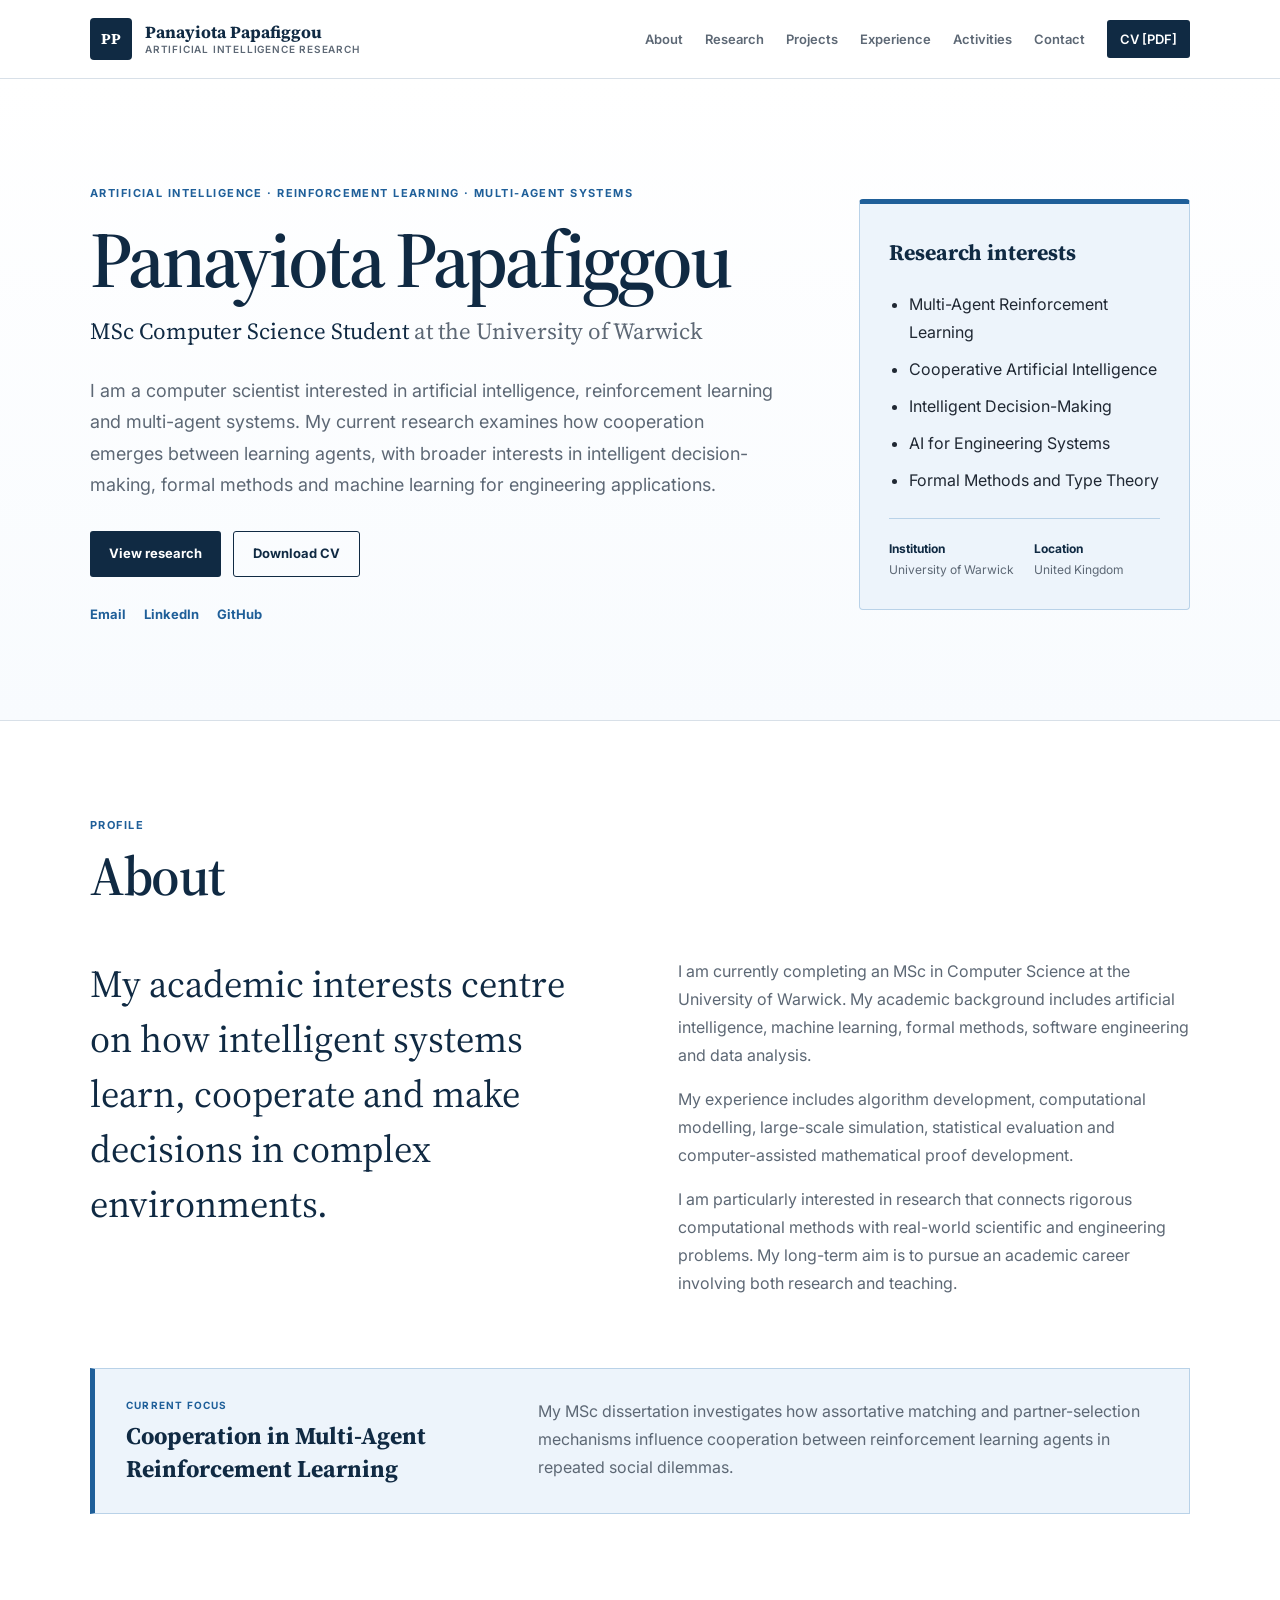
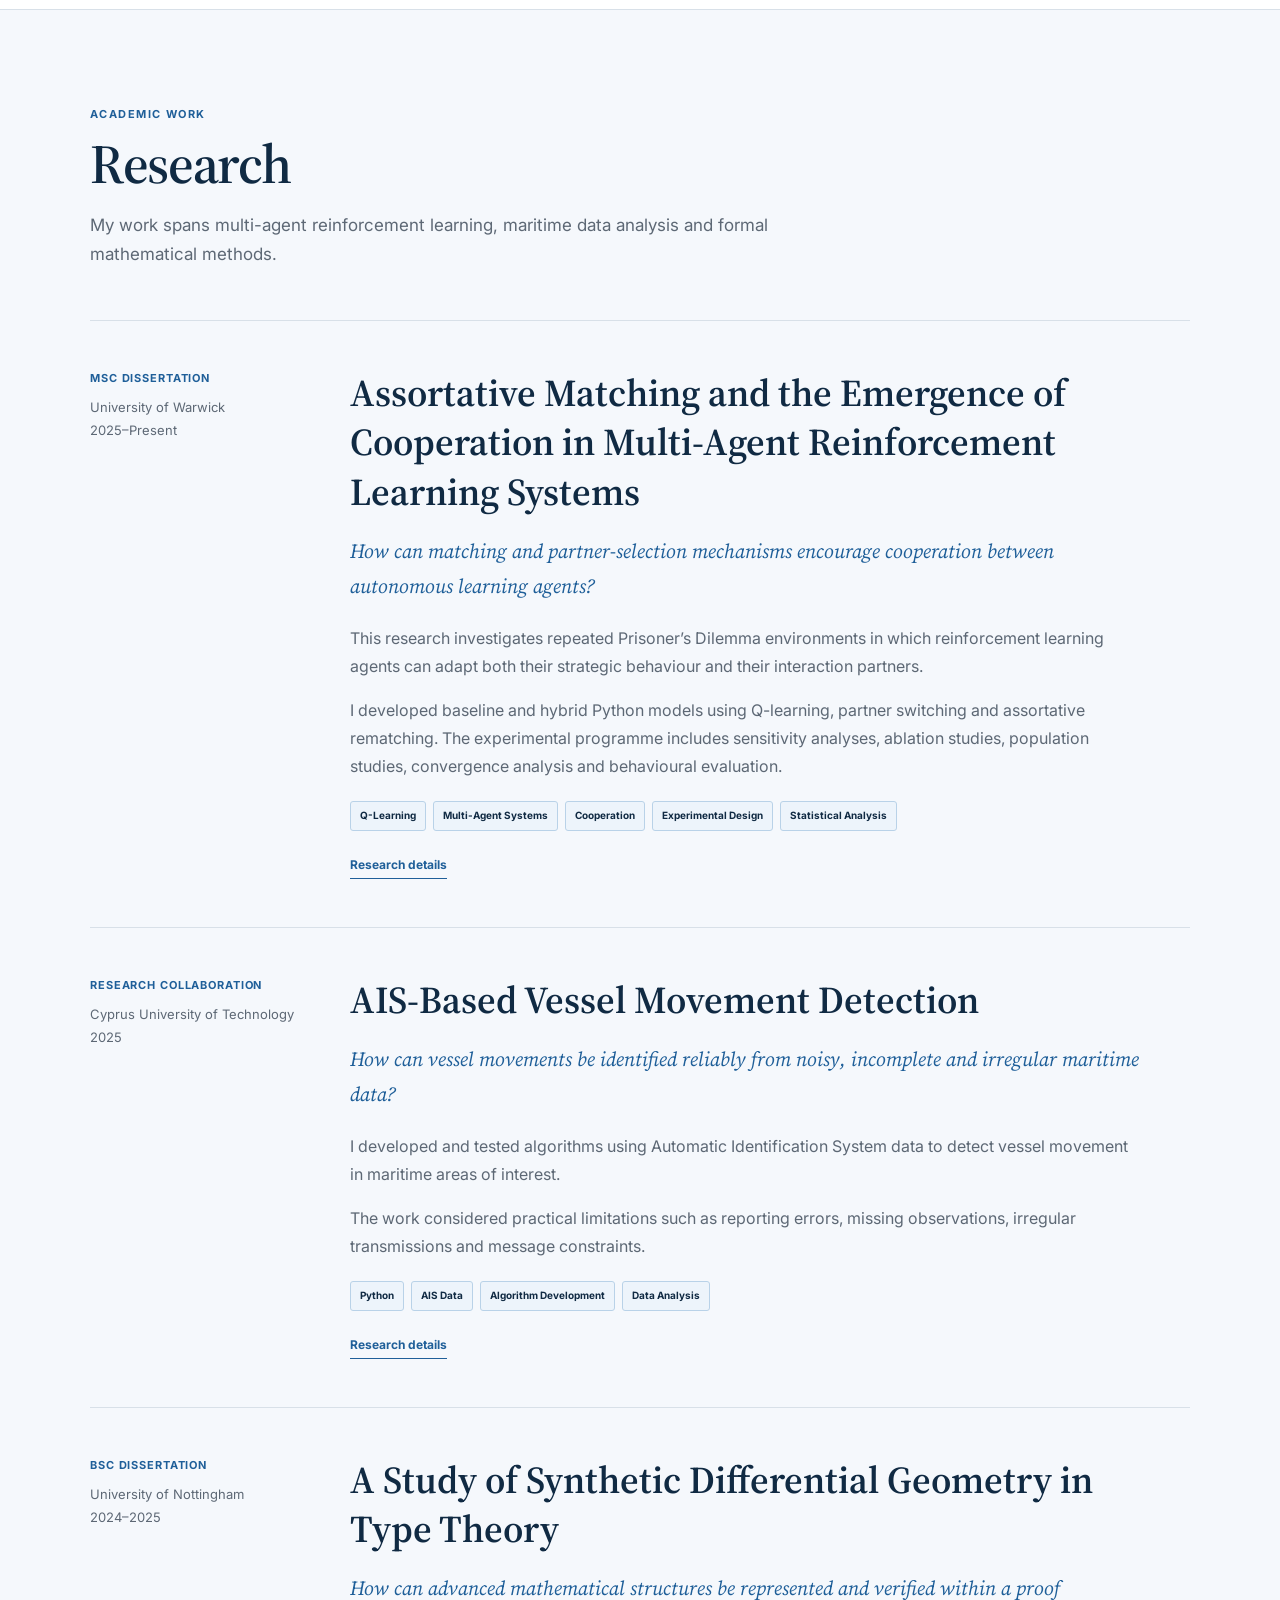
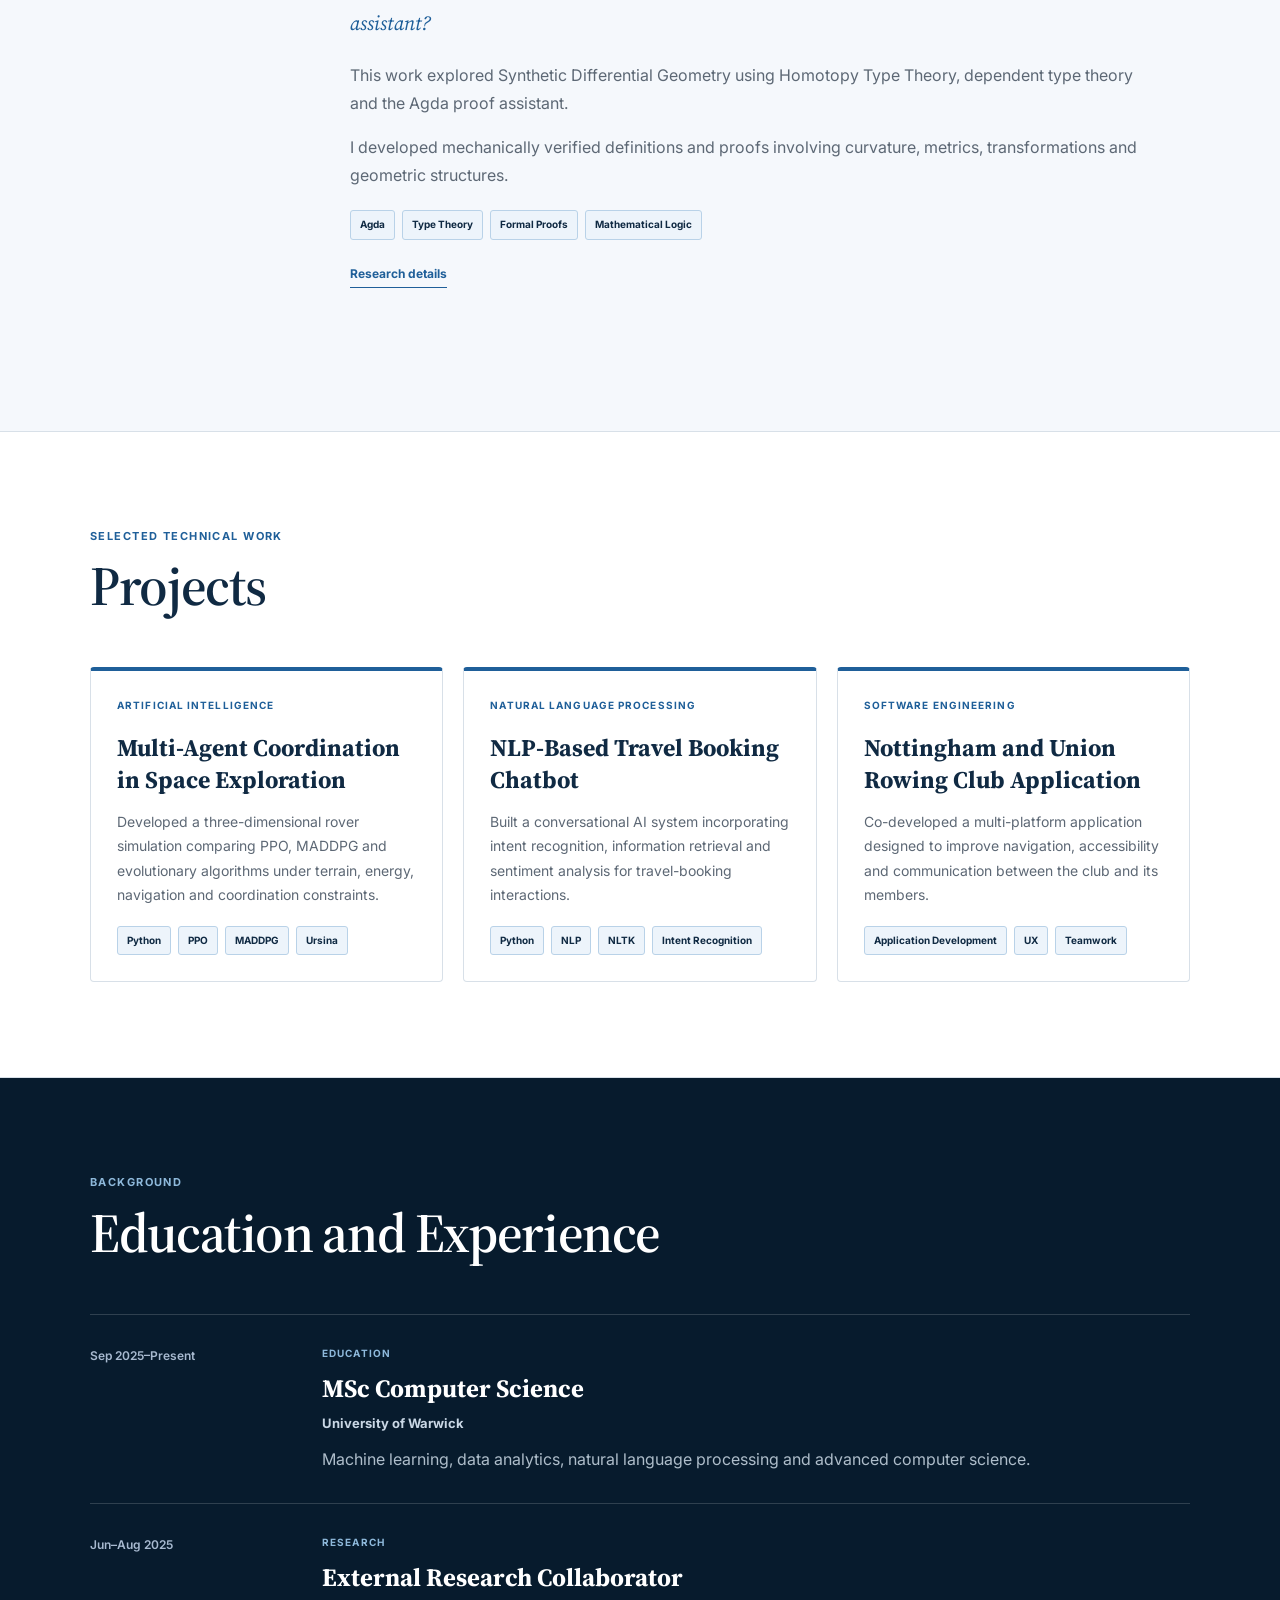
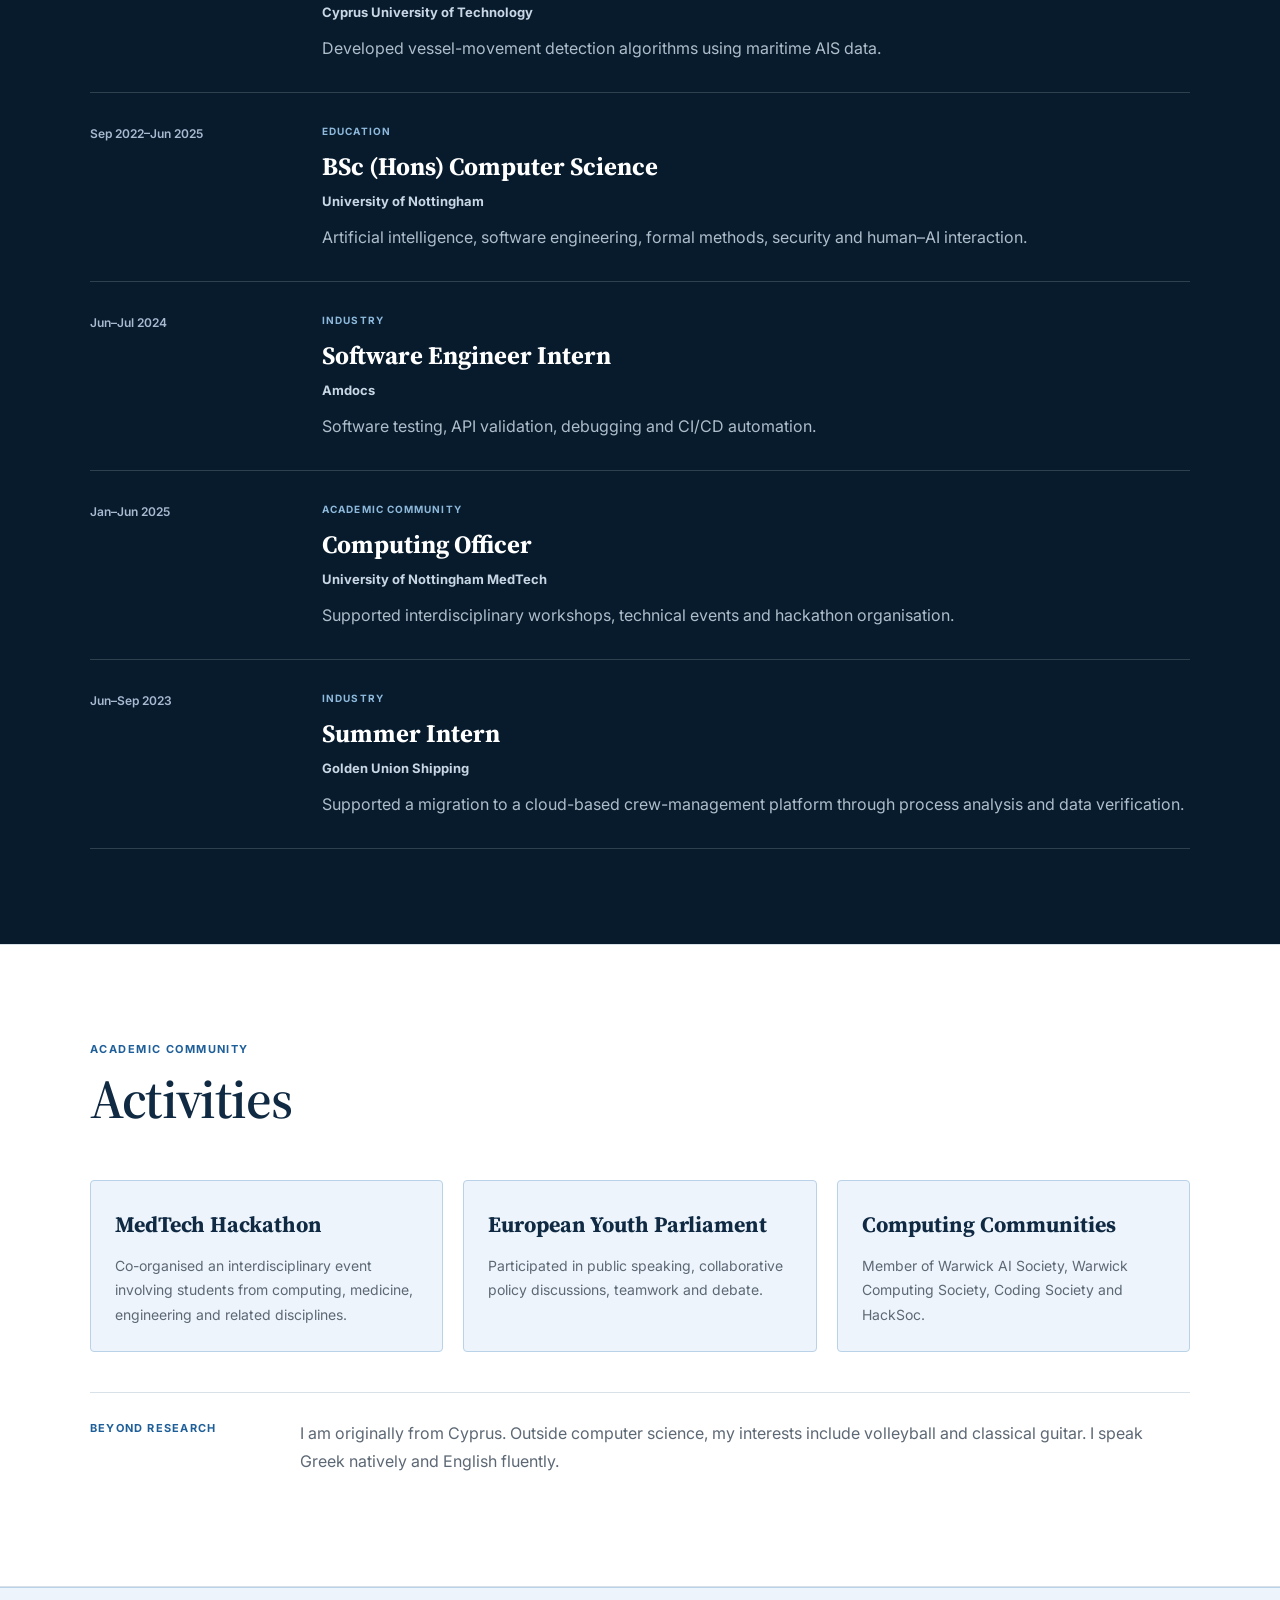
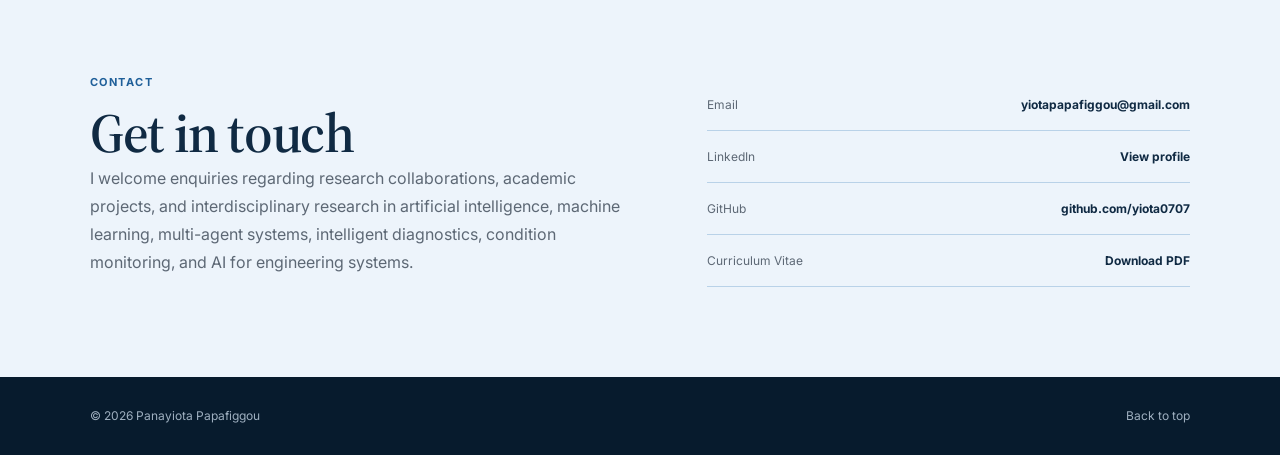
==== index.html @ d0c0131f "Update contact section" ====
<!DOCTYPE html>
<html lang="en">

<head>
    <meta charset="UTF-8">

    <meta
        name="viewport"
        content="width=device-width, initial-scale=1.0"
    >

    <meta
        name="description"
        content="Academic website of Panayiota Papafiggou, an MSc Computer Science student at the University of Warwick with research interests in artificial intelligence, reinforcement learning and multi-agent systems."
    >

    <meta
        name="keywords"
        content="Panayiota Papafiggou, artificial intelligence, machine learning, reinforcement learning, multi-agent systems, computer science, academic research"
    >

    <meta name="author" content="Panayiota Papafiggou">

    <title>
        Panayiota Papafiggou | Artificial Intelligence Research
    </title>

    <link rel="preconnect" href="https://fonts.googleapis.com">

    <link
        rel="preconnect"
        href="https://fonts.gstatic.com"
        crossorigin
    >

    <link
        href="https://fonts.googleapis.com/css2?family=Inter:wght@400;500;600;700&family=Source+Serif+4:opsz,wght@8..60,500;8..60,600;8..60,700&display=swap"
        rel="stylesheet"
    >

    <link rel="stylesheet" href="style.css">
</head>

<body>

    <!-- =====================================================
         HEADER
    ====================================================== -->

    <header class="site-header">

        <div class="header-inner">

            <a class="site-identity" href="#home">

                <span class="identity-mark">
                    PP
                </span>

                <span class="identity-text">

                    <strong>
                        Panayiota Papafiggou
                    </strong>

                    <small>
                        Artificial Intelligence Research
                    </small>

                </span>

            </a>

            <button
                class="menu-button"
                id="menuButton"
                aria-label="Open navigation menu"
                aria-expanded="false"
            >

                <span></span>
                <span></span>
                <span></span>

            </button>

            <nav
                class="main-navigation"
                id="mainNavigation"
            >

                <a href="#about">
                    About
                </a>

                <a href="#research">
                    Research
                </a>

                <a href="#projects">
                    Projects
                </a>

                <a href="#experience">
                    Experience
                </a>

                <a href="#activities">
                    Activities
                </a>

                <a href="#contact">
                    Contact
                </a>

                <a
                    class="nav-cv"
                    href="cv.pdf"
                    target="_blank"
                    rel="noopener noreferrer"
                >
                    CV [PDF]
                </a>

            </nav>

        </div>

    </header>

    <main>

        <!-- =================================================
             HERO
        ================================================== -->

        <section
            id="home"
            class="hero-section"
        >

            <div class="page-width hero-layout">

                <div class="hero-content reveal">

                    <p class="eyebrow">
                        Artificial Intelligence · Reinforcement Learning · Multi-Agent Systems
                    </p>

                    <h1>
                        Panayiota Papafiggou
                    </h1>

                    <p class="hero-role">
                        MSc Computer Science Student
                        <span>at the University of Warwick</span>
                    </p>

                    <p class="hero-summary">
                        I am a computer scientist interested in artificial
                        intelligence, reinforcement learning and multi-agent
                        systems. My current research examines how cooperation
                        emerges between learning agents, with broader interests
                        in intelligent decision-making, formal methods and
                        machine learning for engineering applications.
                    </p>

                    <div class="hero-links">

                        <a
                            class="button button-primary"
                            href="#research"
                        >
                            View research
                        </a>

                        <a
                            class="button button-secondary"
                            href="cv.pdf"
                            target="_blank"
                            rel="noopener noreferrer"
                        >
                            Download CV
                        </a>

                    </div>

                    <div class="text-links">

                        <a href="mailto:yiotapapafiggou@gmail.com">
                            Email
                        </a>

                        <a
                            href="https://www.linkedin.com/in/panayiota-papafiggou-88b97b300"
                            target="_blank"
                            rel="noopener noreferrer"
                        >
                            LinkedIn
                        </a>

                        <a
                            href="https://github.com/yiota0707"
                            target="_blank"
                            rel="noopener noreferrer"
                        >
                            GitHub
                        </a>

                    </div>

                </div>

                <aside class="hero-panel reveal">

                    <p class="panel-heading">
                        Research interests
                    </p>

                    <ul class="research-interest-list">

                        <li>
                            Multi-Agent Reinforcement Learning
                        </li>

                        <li>
                            Cooperative Artificial Intelligence
                        </li>

                        <li>
                            Intelligent Decision-Making
                        </li>

                        <li>
                            AI for Engineering Systems
                        </li>

                        <li>
                            Formal Methods and Type Theory
                        </li>

                    </ul>

                    <div class="panel-information">

                        <p>
                            <strong>Institution</strong>
                            University of Warwick
                        </p>

                        <p>
                            <strong>Location</strong>
                            United Kingdom
                        </p>

                    </div>

                </aside>

            </div>

        </section>

        <!-- =================================================
             ABOUT
        ================================================== -->

        <section
            id="about"
            class="content-section"
        >

            <div class="page-width">

                <header class="section-heading reveal">

                    <p class="section-label">
                        Profile
                    </p>

                    <h2>
                        About
                    </h2>

                </header>

                <div class="about-layout">

                    <div class="about-introduction reveal">

                        <p>
                            My academic interests centre on how intelligent
                            systems learn, cooperate and make decisions in
                            complex environments.
                        </p>

                    </div>

                    <div class="about-details reveal">

                        <p>
                            I am currently completing an MSc in Computer
                            Science at the University of Warwick. My academic
                            background includes artificial intelligence,
                            machine learning, formal methods, software
                            engineering and data analysis.
                        </p>

                        <p>
                            My experience includes algorithm development,
                            computational modelling, large-scale simulation,
                            statistical evaluation and computer-assisted
                            mathematical proof development.
                        </p>

                        <p>
                            I am particularly interested in research that
                            connects rigorous computational methods with
                            real-world scientific and engineering problems.
                            My long-term aim is to pursue an academic career
                            involving both research and teaching.
                        </p>

                    </div>

                </div>

                <div class="blue-note reveal">

                    <div>

                        <p class="blue-note-label">
                            Current focus
                        </p>

                        <h3>
                            Cooperation in Multi-Agent Reinforcement Learning
                        </h3>

                    </div>

                    <p>
                        My MSc dissertation investigates how assortative
                        matching and partner-selection mechanisms influence
                        cooperation between reinforcement learning agents in
                        repeated social dilemmas.
                    </p>

                </div>

            </div>

        </section>

        <!-- =================================================
             RESEARCH
        ================================================== -->

        <section
            id="research"
            class="content-section section-tinted"
        >

            <div class="page-width">

                <header class="section-heading reveal">

                    <p class="section-label">
                        Academic work
                    </p>

                    <h2>
                        Research
                    </h2>

                    <p class="section-description">
                        My work spans multi-agent reinforcement learning,
                        maritime data analysis and formal mathematical
                        methods.
                    </p>

                </header>

                <!-- RESEARCH ITEM 1 -->

                <article class="research-entry reveal">

                    <div class="research-entry-meta">

                        <p>
                            MSc Dissertation
                        </p>

                        <span>
                            University of Warwick
                        </span>

                        <span>
                            2025–Present
                        </span>

                    </div>

                    <div class="research-entry-content">

                        <h3>
                            Assortative Matching and the Emergence of
                            Cooperation in Multi-Agent Reinforcement Learning
                            Systems
                        </h3>

                        <p class="research-question">
                            How can matching and partner-selection mechanisms
                            encourage cooperation between autonomous learning
                            agents?
                        </p>

                        <p>
                            This research investigates repeated Prisoner’s
                            Dilemma environments in which reinforcement
                            learning agents can adapt both their strategic
                            behaviour and their interaction partners.
                        </p>

                        <p>
                            I developed baseline and hybrid Python models using
                            Q-learning, partner switching and assortative
                            rematching. The experimental programme includes
                            sensitivity analyses, ablation studies, population
                            studies, convergence analysis and behavioural
                            evaluation.
                        </p>

                        <div class="keyword-list">

                            <span>
                                Q-Learning
                            </span>

                            <span>
                                Multi-Agent Systems
                            </span>

                            <span>
                                Cooperation
                            </span>

                            <span>
                                Experimental Design
                            </span>

                            <span>
                                Statistical Analysis
                            </span>

                        </div>

                        <button
                            class="details-button"
                            data-dialog="dissertationDialog"
                        >
                            Research details
                        </button>

                    </div>

                </article>

                <!-- RESEARCH ITEM 2 -->

                <article class="research-entry reveal">

                    <div class="research-entry-meta">

                        <p>
                            Research Collaboration
                        </p>

                        <span>
                            Cyprus University of Technology
                        </span>

                        <span>
                            2025
                        </span>

                    </div>

                    <div class="research-entry-content">

                        <h3>
                            AIS-Based Vessel Movement Detection
                        </h3>

                        <p class="research-question">
                            How can vessel movements be identified reliably
                            from noisy, incomplete and irregular maritime data?
                        </p>

                        <p>
                            I developed and tested algorithms using Automatic
                            Identification System data to detect vessel
                            movement in maritime areas of interest.
                        </p>

                        <p>
                            The work considered practical limitations such as
                            reporting errors, missing observations, irregular
                            transmissions and message constraints.
                        </p>

                        <div class="keyword-list">

                            <span>
                                Python
                            </span>

                            <span>
                                AIS Data
                            </span>

                            <span>
                                Algorithm Development
                            </span>

                            <span>
                                Data Analysis
                            </span>

                        </div>

                        <button
                            class="details-button"
                            data-dialog="aisDialog"
                        >
                            Research details
                        </button>

                    </div>

                </article>

                <!-- RESEARCH ITEM 3 -->

                <article class="research-entry reveal">

                    <div class="research-entry-meta">

                        <p>
                            BSc Dissertation
                        </p>

                        <span>
                            University of Nottingham
                        </span>

                        <span>
                            2024–2025
                        </span>

                    </div>

                    <div class="research-entry-content">

                        <h3>
                            A Study of Synthetic Differential Geometry
                            in Type Theory
                        </h3>

                        <p class="research-question">
                            How can advanced mathematical structures be
                            represented and verified within a proof assistant?
                        </p>

                        <p>
                            This work explored Synthetic Differential Geometry
                            using Homotopy Type Theory, dependent type theory
                            and the Agda proof assistant.
                        </p>

                        <p>
                            I developed mechanically verified definitions and
                            proofs involving curvature, metrics,
                            transformations and geometric structures.
                        </p>

                        <div class="keyword-list">

                            <span>
                                Agda
                            </span>

                            <span>
                                Type Theory
                            </span>

                            <span>
                                Formal Proofs
                            </span>

                            <span>
                                Mathematical Logic
                            </span>

                        </div>

                        <button
                            class="details-button"
                            data-dialog="formalDialog"
                        >
                            Research details
                        </button>

                    </div>

                </article>

            </div>

        </section>

        <!-- =================================================
             PROJECTS
        ================================================== -->

        <section
            id="projects"
            class="content-section"
        >

            <div class="page-width">

                <header class="section-heading reveal">

                    <p class="section-label">
                        Selected technical work
                    </p>

                    <h2>
                        Projects
                    </h2>

                </header>

                <div class="project-grid">

                    <article class="project-box reveal">

                        <p class="project-category">
                            Artificial Intelligence
                        </p>

                        <h3>
                            Multi-Agent Coordination in Space Exploration
                        </h3>

                        <p>
                            Developed a three-dimensional rover simulation
                            comparing PPO, MADDPG and evolutionary algorithms
                            under terrain, energy, navigation and coordination
                            constraints.
                        </p>

                        <div class="keyword-list">

                            <span>
                                Python
                            </span>

                            <span>
                                PPO
                            </span>

                            <span>
                                MADDPG
                            </span>

                            <span>
                                Ursina
                            </span>

                        </div>

                    </article>

                    <article class="project-box reveal">

                        <p class="project-category">
                            Natural Language Processing
                        </p>

                        <h3>
                            NLP-Based Travel Booking Chatbot
                        </h3>

                        <p>
                            Built a conversational AI system incorporating
                            intent recognition, information retrieval and
                            sentiment analysis for travel-booking interactions.
                        </p>

                        <div class="keyword-list">

                            <span>
                                Python
                            </span>

                            <span>
                                NLP
                            </span>

                            <span>
                                NLTK
                            </span>

                            <span>
                                Intent Recognition
                            </span>

                        </div>

                    </article>

                    <article class="project-box reveal">

                        <p class="project-category">
                            Software Engineering
                        </p>

                        <h3>
                            Nottingham and Union Rowing Club Application
                        </h3>

                        <p>
                            Co-developed a multi-platform application designed
                            to improve navigation, accessibility and
                            communication between the club and its members.
                        </p>

                        <div class="keyword-list">

                            <span>
                                Application Development
                            </span>

                            <span>
                                UX
                            </span>

                            <span>
                                Teamwork
                            </span>

                        </div>

                    </article>

                </div>

            </div>

        </section>

        <!-- =================================================
             EXPERIENCE
        ================================================== -->

        <section
            id="experience"
            class="content-section section-navy"
        >

            <div class="page-width">

                <header class="section-heading heading-light reveal">

                    <p class="section-label">
                        Background
                    </p>

                    <h2>
                        Education and Experience
                    </h2>

                </header>

                <div class="experience-list">

                    <article class="experience-entry reveal">

                        <p class="experience-date">
                            Sep 2025–Present
                        </p>

                        <div>

                            <p class="experience-type">
                                Education
                            </p>

                            <h3>
                                MSc Computer Science
                            </h3>

                            <h4>
                                University of Warwick
                            </h4>

                            <p>
                                Machine learning, data analytics,
                                natural language processing and advanced
                                computer science.
                            </p>

                        </div>

                    </article>

                    <article class="experience-entry reveal">

                        <p class="experience-date">
                            Jun–Aug 2025
                        </p>

                        <div>

                            <p class="experience-type">
                                Research
                            </p>

                            <h3>
                                External Research Collaborator
                            </h3>

                            <h4>
                                Cyprus University of Technology
                            </h4>

                            <p>
                                Developed vessel-movement detection algorithms
                                using maritime AIS data.
                            </p>

                        </div>

                    </article>

                    <article class="experience-entry reveal">

                        <p class="experience-date">
                            Sep 2022–Jun 2025
                        </p>

                        <div>

                            <p class="experience-type">
                                Education
                            </p>

                            <h3>
                                BSc (Hons) Computer Science
                            </h3>

                            <h4>
                                University of Nottingham
                            </h4>

                            <p>
                                Artificial intelligence, software engineering,
                                formal methods, security and human–AI
                                interaction.
                            </p>

                        </div>

                    </article>

                    <article class="experience-entry reveal">

                        <p class="experience-date">
                            Jun–Jul 2024
                        </p>

                        <div>

                            <p class="experience-type">
                                Industry
                            </p>

                            <h3>
                                Software Engineer Intern
                            </h3>

                            <h4>
                                Amdocs
                            </h4>

                            <p>
                                Software testing, API validation, debugging
                                and CI/CD automation.
                            </p>

                        </div>

                    </article>

                    <article class="experience-entry reveal">

                        <p class="experience-date">
                            Jan–Jun 2025
                        </p>

                        <div>

                            <p class="experience-type">
                                Academic Community
                            </p>

                            <h3>
                                Computing Officer
                            </h3>

                            <h4>
                                University of Nottingham MedTech
                            </h4>

                            <p>
                                Supported interdisciplinary workshops,
                                technical events and hackathon organisation.
                            </p>

                        </div>

                    </article>

                    <article class="experience-entry reveal">

                        <p class="experience-date">
                            Jun–Sep 2023
                        </p>

                        <div>

                            <p class="experience-type">
                                Industry
                            </p>

                            <h3>
                                Summer Intern
                            </h3>

                            <h4>
                                Golden Union Shipping
                            </h4>

                            <p>
                                Supported a migration to a cloud-based
                                crew-management platform through process
                                analysis and data verification.
                            </p>

                        </div>

                    </article>

                </div>

            </div>

        </section>

        <!-- =================================================
             ACTIVITIES
        ================================================== -->

        <section
            id="activities"
            class="content-section"
        >

            <div class="page-width">

                <header class="section-heading reveal">

                    <p class="section-label">
                        Academic community
                    </p>

                    <h2>
                        Activities
                    </h2>

                </header>

                <div class="activity-grid">

                    <article class="activity-box reveal">

                        <h3>
                            MedTech Hackathon
                        </h3>

                        <p>
                            Co-organised an interdisciplinary event involving
                            students from computing, medicine, engineering
                            and related disciplines.
                        </p>

                    </article>

                    <article class="activity-box reveal">

                        <h3>
                            European Youth Parliament
                        </h3>

                        <p>
                            Participated in public speaking, collaborative
                            policy discussions, teamwork and debate.
                        </p>

                    </article>

                    <article class="activity-box reveal">

                        <h3>
                            Computing Communities
                        </h3>

                        <p>
                            Member of Warwick AI Society, Warwick Computing
                            Society, Coding Society and HackSoc.
                        </p>

                    </article>

                </div>

                <div class="personal-note reveal">

                    <p class="personal-label">
                        Beyond research
                    </p>

                    <p>
                        I am originally from Cyprus. Outside computer science,
                        my interests include volleyball and classical guitar.
                        I speak Greek natively and English fluently.
                    </p>

                </div>

            </div>

        </section>

        <!-- =================================================
             CONTACT
        ================================================== -->

        <section
            id="contact"
            class="contact-section"
        >

            <div class="page-width contact-layout">

                <div class="reveal">

                    <p class="section-label contact-label">
                        Contact
                    </p>

                    <h2>
                        Get in touch
                    </h2>

                    <p>
                        I welcome enquiries regarding research collaborations, academic projects,
    and interdisciplinary research in artificial intelligence, machine learning,
    multi-agent systems, intelligent diagnostics, condition monitoring, and
    AI for engineering systems.
                    </p>

                </div>

                <div class="contact-details reveal">

                    <a href="mailto:yiotapapafiggou@gmail.com">

                        <span>
                            Email
                        </span>

                        <strong>
                            yiotapapafiggou@gmail.com
                        </strong>

                    </a>

                    <a
                        href="https://www.linkedin.com/in/panayiota-papafiggou-88b97b300"
                        target="_blank"
                        rel="noopener noreferrer"
                    >

                        <span>
                            LinkedIn
                        </span>

                        <strong>
                            View profile
                        </strong>

                    </a>

                    <a
                        href="https://github.com/yiota0707"
                        target="_blank"
                        rel="noopener noreferrer"
                    >

                        <span>
                            GitHub
                        </span>

                        <strong>
                            github.com/yiota0707
                        </strong>

                    </a>

                    <a
                        href="cv.pdf"
                        target="_blank"
                        rel="noopener noreferrer"
                    >

                        <span>
                            Curriculum Vitae
                        </span>

                        <strong>
                            Download PDF
                        </strong>

                    </a>

                </div>

            </div>

        </section>

    </main>

    <!-- =====================================================
         FOOTER
    ====================================================== -->

    <footer class="site-footer">

        <div class="page-width footer-inner">

            <p>
                © <span id="currentYear"></span>
                Panayiota Papafiggou
            </p>

            <a href="#home">
                Back to top
            </a>

        </div>

    </footer>

    <!-- =====================================================
         RESEARCH DIALOGS
    ====================================================== -->

    <dialog
        class="research-dialog"
        id="dissertationDialog"
    >

        <button
            class="dialog-close"
            aria-label="Close dialog"
        >
            ×
        </button>

        <p class="dialog-label">
            MSc Dissertation
        </p>

        <h2>
            Assortative Matching and the Emergence of Cooperation
            in Multi-Agent Reinforcement Learning Systems
        </h2>

        <p>
            This project investigates how matching and partner-selection
            mechanisms influence cooperation between reinforcement learning
            agents in repeated Prisoner’s Dilemma environments.
        </p>

        <p>
            The work includes baseline and hybrid models, sensitivity
            analyses, ablation studies, convergence evaluation,
            population-size experiments and behavioural analysis.
        </p>

        <div class="keyword-list">

            <span>
                Python
            </span>

            <span>
                Q-Learning
            </span>

            <span>
                Multi-Agent Systems
            </span>

            <span>
                Statistical Analysis
            </span>

        </div>

    </dialog>

    <dialog
        class="research-dialog"
        id="aisDialog"
    >

        <button
            class="dialog-close"
            aria-label="Close dialog"
        >
            ×
        </button>

        <p class="dialog-label">
            Research Collaboration
        </p>

        <h2>
            AIS-Based Vessel Movement Detection
        </h2>

        <p>
            This project focused on implementing and evaluating algorithms
            for detecting vessel movement within defined maritime areas.
        </p>

        <p>
            The work considered noisy observations, irregular transmissions,
            reporting errors, missing messages and other practical
            limitations of AIS data.
        </p>

        <p>
            The research was conducted at the Cyprus University of Technology
            under the supervision of Associate Professor Herodotos Herodotou.
        </p>

    </dialog>

    <dialog
        class="research-dialog"
        id="formalDialog"
    >

        <button
            class="dialog-close"
            aria-label="Close dialog"
        >
            ×
        </button>

        <p class="dialog-label">
            BSc Dissertation
        </p>

        <h2>
            A Study of Synthetic Differential Geometry
            in Type Theory
        </h2>

        <p>
            This dissertation investigated the formalisation of Synthetic
            Differential Geometry using Homotopy Type Theory, dependent
            type theory and the Agda proof assistant.
        </p>

        <p>
            The project included mechanically checked definitions and
            proofs involving curvature, metrics, transformations and
            geometric structures.
        </p>

    </dialog>

    <script src="script.js"></script>

</body>

</html>
---- style.css ----
/* =========================================================
   VARIABLES
========================================================= */

:root {
    --background: #ffffff;
    --background-soft: #f5f8fc;
    --background-blue: #edf4fb;

    --navy: #102a43;
    --navy-dark: #071b2d;
    --blue: #1f5f99;
    --blue-light: #dbeaf7;
    --blue-border: #b9d2e8;

    --text: #202833;
    --muted: #5d6875;
    --border: #d8e0e8;

    --serif:
        "Source Serif 4",
        Georgia,
        serif;

    --sans:
        "Inter",
        Arial,
        sans-serif;

    --page-width: 1100px;

    --shadow:
        0 18px 45px rgba(16, 42, 67, 0.08);
}


/* =========================================================
   RESET
========================================================= */

* {
    box-sizing: border-box;
}

html {
    scroll-behavior: smooth;
    scroll-padding-top: 90px;
}

body {
    margin: 0;

    background: var(--background);
    color: var(--text);

    font-family: var(--sans);
    font-size: 16px;
    line-height: 1.75;

    -webkit-font-smoothing: antialiased;
}

a {
    color: inherit;
    text-decoration: none;
}

button {
    font: inherit;
}

p {
    margin-top: 0;
}

::selection {
    background: var(--blue);
    color: white;
}

.page-width {
    width: min(
        calc(100% - 48px),
        var(--page-width)
    );

    margin: 0 auto;
}


/* =========================================================
   HEADER
========================================================= */

.site-header {
    position: sticky;
    top: 0;

    z-index: 1000;

    background:
        rgba(255, 255, 255, 0.96);

    border-bottom:
        1px solid var(--border);

    backdrop-filter: blur(12px);
}

.header-inner {
    width: min(
        calc(100% - 48px),
        var(--page-width)
    );

    min-height: 78px;
    margin: 0 auto;

    display: flex;
    align-items: center;
    justify-content: space-between;

    gap: 30px;
}

.site-identity {
    display: flex;
    align-items: center;

    gap: 13px;
}

.identity-mark {
    width: 42px;
    height: 42px;

    display: grid;
    place-items: center;

    background: var(--navy);
    color: white;

    border-radius: 4px;

    font-family: var(--serif);
    font-size: 15px;
    font-weight: 700;
}

.identity-text {
    display: flex;
    flex-direction: column;

    line-height: 1.25;
}

.identity-text strong {
    color: var(--navy);

    font-family: var(--serif);
    font-size: 17px;
}

.identity-text small {
    color: var(--muted);

    font-size: 10px;
    font-weight: 600;
    letter-spacing: 0.08em;
    text-transform: uppercase;
}

.main-navigation {
    display: flex;
    align-items: center;

    gap: 22px;
}

.main-navigation a {
    position: relative;

    color: var(--muted);

    font-size: 13px;
    font-weight: 600;
}

.main-navigation a:not(.nav-cv)::after {
    position: absolute;
    right: 100%;
    bottom: -7px;
    left: 0;

    height: 2px;

    background: var(--blue);

    content: "";

    transition:
        right 0.2s ease;
}

.main-navigation a:hover {
    color: var(--navy);
}

.main-navigation a:hover::after {
    right: 0;
}

.nav-cv {
    padding: 8px 13px;

    background: var(--navy);
    color: white !important;

    border-radius: 3px;
}

.nav-cv:hover {
    background: var(--blue);
}

.menu-button {
    display: none;

    padding: 7px;

    background: transparent;
    border: 0;

    cursor: pointer;
}

.menu-button span {
    width: 25px;
    height: 2px;
    margin: 5px;

    display: block;

    background: var(--navy);
}


/* =========================================================
   HERO
========================================================= */

.hero-section {
    padding: 105px 0 95px;

    background:
        linear-gradient(
            180deg,
            #ffffff 0%,
            #f8fbfe 100%
        );

    border-bottom:
        1px solid var(--border);
}

.hero-layout {
    display: grid;
    grid-template-columns:
        minmax(0, 1.35fr)
        minmax(280px, 0.65fr);

    gap: 80px;
    align-items: center;
}

.eyebrow {
    margin-bottom: 17px;

    color: var(--blue);

    font-size: 11px;
    font-weight: 700;
    letter-spacing: 0.13em;
    text-transform: uppercase;
}

.hero-content h1 {
    margin: 0 0 12px;

    color: var(--navy);

    font-family: var(--serif);
    font-size:
        clamp(50px, 7vw, 79px);

    font-weight: 600;
    letter-spacing: -0.04em;
    line-height: 1;
}

.hero-role {
    color: var(--navy);

    font-family: var(--serif);
    font-size: 23px;
}

.hero-role span {
    color: var(--muted);
}

.hero-summary {
    max-width: 760px;

    color: var(--muted);

    font-size: 18px;
}

.hero-links {
    margin-top: 30px;

    display: flex;
    flex-wrap: wrap;

    gap: 12px;
}

.button {
    min-height: 46px;
    padding: 0 19px;

    display: inline-flex;
    align-items: center;
    justify-content: center;

    border-radius: 3px;

    font-size: 13px;
    font-weight: 700;

    transition:
        background 0.2s ease,
        color 0.2s ease,
        transform 0.2s ease;
}

.button:hover {
    transform: translateY(-2px);
}

.button-primary {
    background: var(--navy);
    color: white;
}

.button-primary:hover {
    background: var(--blue);
}

.button-secondary {
    color: var(--navy);

    border:
        1px solid var(--navy);
}

.button-secondary:hover {
    background: var(--background-blue);
}

.text-links {
    margin-top: 26px;

    display: flex;
    flex-wrap: wrap;

    gap: 18px;
}

.text-links a {
    color: var(--blue);

    font-size: 13px;
    font-weight: 700;
}

.text-links a:hover {
    text-decoration: underline;
}

.hero-panel {
    padding: 29px;

    background: var(--background-blue);

    border:
        1px solid var(--blue-border);

    border-top:
        5px solid var(--blue);

    border-radius: 4px;
}

.panel-heading {
    margin-bottom: 18px;

    color: var(--navy);

    font-family: var(--serif);
    font-size: 22px;
    font-weight: 700;
}

.research-interest-list {
    margin: 0;
    padding-left: 20px;

    color: var(--text);
}

.research-interest-list li {
    margin-bottom: 9px;
}

.panel-information {
    margin-top: 24px;
    padding-top: 19px;

    display: grid;
    grid-template-columns:
        repeat(2, 1fr);

    gap: 20px;

    border-top:
        1px solid var(--blue-border);
}

.panel-information p {
    margin: 0;

    color: var(--muted);

    font-size: 12px;
}

.panel-information strong {
    display: block;

    color: var(--navy);
}


/* =========================================================
   SECTIONS
========================================================= */

.content-section {
    padding: 95px 0;

    border-bottom:
        1px solid var(--border);
}

.section-tinted {
    background: var(--background-soft);
}

.section-heading {
    max-width: 800px;
    margin-bottom: 50px;
}

.section-label {
    margin-bottom: 8px;

    color: var(--blue);

    font-size: 11px;
    font-weight: 700;
    letter-spacing: 0.13em;
    text-transform: uppercase;
}

.section-heading h2,
.contact-layout h2 {
    margin: 0;

    color: var(--navy);

    font-family: var(--serif);
    font-size:
        clamp(38px, 5vw, 55px);

    font-weight: 600;
    letter-spacing: -0.025em;
    line-height: 1.15;
}

.section-description {
    max-width: 680px;
    margin-top: 15px;

    color: var(--muted);

    font-size: 17px;
}


/* =========================================================
   ABOUT
========================================================= */

.about-layout {
    display: grid;
    grid-template-columns:
        1fr
        1fr;

    gap: 75px;
}

.about-introduction p {
    margin: 0;

    color: var(--navy);

    font-family: var(--serif);
    font-size:
        clamp(25px, 3.3vw, 38px);

    line-height: 1.45;
}

.about-details {
    color: var(--muted);
}

.blue-note {
    margin-top: 55px;
    padding: 28px 31px;

    display: grid;
    grid-template-columns:
        0.75fr
        1.25fr;

    gap: 40px;

    background: var(--background-blue);

    border:
        1px solid var(--blue-border);

    border-left:
        5px solid var(--blue);
}

.blue-note-label {
    margin-bottom: 6px;

    color: var(--blue);

    font-size: 10px;
    font-weight: 700;
    letter-spacing: 0.12em;
    text-transform: uppercase;
}

.blue-note h3 {
    margin: 0;

    color: var(--navy);

    font-family: var(--serif);
    font-size: 24px;
    line-height: 1.35;
}

.blue-note > p {
    margin: 0;

    color: var(--muted);
}


/* =========================================================
   RESEARCH
========================================================= */

.research-entry {
    padding: 48px 0;

    display: grid;
    grid-template-columns:
        210px
        1fr;

    gap: 50px;

    border-top:
        1px solid var(--border);
}

.research-entry-meta p {
    margin-bottom: 8px;

    color: var(--blue);

    font-size: 11px;
    font-weight: 700;
    letter-spacing: 0.08em;
    text-transform: uppercase;
}

.research-entry-meta span {
    display: block;

    color: var(--muted);

    font-size: 13px;
}

.research-entry-content {
    max-width: 790px;
}

.research-entry-content h3 {
    margin: 0 0 17px;

    color: var(--navy);

    font-family: var(--serif);
    font-size:
        clamp(27px, 3.5vw, 38px);

    font-weight: 600;
    line-height: 1.3;
}

.research-question {
    color: var(--blue);

    font-family: var(--serif);
    font-size: 20px;
    font-style: italic;
}

.research-entry-content > p:not(.research-question) {
    color: var(--muted);
}

.keyword-list {
    margin-top: 21px;

    display: flex;
    flex-wrap: wrap;

    gap: 7px;
}

.keyword-list span {
    padding: 5px 9px;

    background: var(--background-blue);
    color: var(--navy);

    border:
        1px solid var(--blue-border);

    border-radius: 3px;

    font-size: 10px;
    font-weight: 700;
}

.details-button {
    margin-top: 23px;
    padding: 0 0 3px;

    background: transparent;
    color: var(--blue);

    border: 0;
    border-bottom:
        1px solid var(--blue);

    font-size: 12px;
    font-weight: 700;

    cursor: pointer;
}


/* =========================================================
   PROJECTS
========================================================= */

.project-grid {
    display: grid;
    grid-template-columns:
        repeat(3, 1fr);

    gap: 20px;
}

.project-box {
    min-height: 315px;
    padding: 26px;

    display: flex;
    flex-direction: column;

    background: white;

    border:
        1px solid var(--border);

    border-top:
        4px solid var(--blue);

    border-radius: 4px;

    transition:
        transform 0.2s ease,
        box-shadow 0.2s ease;
}

.project-box:hover {
    box-shadow: var(--shadow);

    transform: translateY(-5px);
}

.project-category {
    margin-bottom: 17px;

    color: var(--blue);

    font-size: 10px;
    font-weight: 700;
    letter-spacing: 0.11em;
    text-transform: uppercase;
}

.project-box h3 {
    margin: 0 0 13px;

    color: var(--navy);

    font-family: var(--serif);
    font-size: 24px;
    line-height: 1.35;
}

.project-box > p:not(.project-category) {
    color: var(--muted);

    font-size: 14px;
}

.project-box .keyword-list {
    margin-top: auto;
}


/* =========================================================
   EXPERIENCE
========================================================= */

.section-navy {
    background: var(--navy-dark);
    color: white;
}

.heading-light h2 {
    color: white;
}

.heading-light .section-label {
    color: #8eb9db;
}

.experience-list {
    border-top:
        1px solid rgba(255, 255, 255, 0.16);
}

.experience-entry {
    padding: 30px 0;

    display: grid;
    grid-template-columns:
        190px
        1fr;

    gap: 42px;

    border-bottom:
        1px solid rgba(255, 255, 255, 0.16);
}

.experience-date {
    color: #a8bad0;

    font-size: 12px;
    font-weight: 600;

    white-space: nowrap;
}

.experience-type {
    margin-bottom: 5px;

    color: #8eb9db;

    font-size: 10px;
    font-weight: 700;
    letter-spacing: 0.11em;
    text-transform: uppercase;
}

.experience-entry h3 {
    margin: 0;

    font-family: var(--serif);
    font-size: 25px;
}

.experience-entry h4 {
    margin: 1px 0 10px;

    color: #c9d7e5;

    font-size: 13px;
}

.experience-entry div > p:last-child {
    margin: 0;

    color: #aebdca;
}


/* =========================================================
   ACTIVITIES
========================================================= */

.activity-grid {
    display: grid;
    grid-template-columns:
        repeat(3, 1fr);

    gap: 20px;
}

.activity-box {
    padding: 24px;

    background: var(--background-blue);

    border:
        1px solid var(--blue-border);

    border-radius: 4px;
}

.activity-box h3 {
    margin: 0 0 10px;

    color: var(--navy);

    font-family: var(--serif);
    font-size: 22px;
}

.activity-box p {
    margin: 0;

    color: var(--muted);

    font-size: 14px;
}

.personal-note {
    margin-top: 40px;
    padding-top: 26px;

    display: grid;
    grid-template-columns:
        170px
        1fr;

    gap: 40px;

    border-top:
        1px solid var(--border);
}

.personal-label {
    color: var(--blue);

    font-size: 11px;
    font-weight: 700;
    letter-spacing: 0.11em;
    text-transform: uppercase;
}

.personal-note > p:last-child {
    color: var(--muted);
}


/* =========================================================
   CONTACT
========================================================= */

.contact-section {
    padding: 85px 0;

    background: var(--background-blue);

    border-top:
        1px solid var(--blue-border);
}

.contact-layout {
    display: grid;
    grid-template-columns:
        1fr
        0.9fr;

    gap: 80px;
    align-items: center;
}

.contact-label {
    color: var(--blue);
}

.contact-layout > div:first-child > p:last-child {
    max-width: 600px;

    color: var(--muted);
}

.contact-details {
    display: flex;
    flex-direction: column;
}

.contact-details a {
    padding: 15px 0;

    display: flex;
    justify-content: space-between;

    gap: 20px;

    border-bottom:
        1px solid var(--blue-border);
}

.contact-details span {
    color: var(--muted);

    font-size: 12px;
}

.contact-details strong {
    color: var(--navy);

    font-size: 12px;
    text-align: right;
}

.contact-details a:hover strong {
    color: var(--blue);
}


/* =========================================================
   FOOTER
========================================================= */

.site-footer {
    background: var(--navy-dark);
    color: #9fb0c0;
}

.footer-inner {
    min-height: 78px;

    display: flex;
    align-items: center;
    justify-content: space-between;

    font-size: 12px;
}

.footer-inner p {
    margin: 0;
}

.footer-inner a:hover {
    color: white;
}


/* =========================================================
   DIALOGS
========================================================= */

.research-dialog {
    width: min(
        calc(100% - 36px),
        690px
    );

    padding: 38px;

    background: white;
    color: var(--text);

    border:
        1px solid var(--blue-border);

    border-radius: 5px;

    box-shadow:
        0 30px 90px rgba(7, 27, 45, 0.3);
}

.research-dialog::backdrop {
    background:
        rgba(7, 27, 45, 0.68);

    backdrop-filter: blur(5px);
}

.dialog-close {
    position: absolute;
    top: 15px;
    right: 17px;

    width: 38px;
    height: 38px;

    background: var(--background-blue);
    color: var(--navy);

    border:
        1px solid var(--blue-border);

    border-radius: 50%;

    font-size: 22px;

    cursor: pointer;
}

.dialog-label {
    margin-bottom: 8px;

    color: var(--blue);

    font-size: 10px;
    font-weight: 700;
    letter-spacing: 0.12em;
    text-transform: uppercase;
}

.research-dialog h2 {
    max-width: 90%;
    margin: 0 0 20px;

    color: var(--navy);

    font-family: var(--serif);
    font-size:
        clamp(28px, 4vw, 39px);

    line-height: 1.25;
}

.research-dialog > p:not(.dialog-label) {
    color: var(--muted);
}


/* =========================================================
   REVEAL
========================================================= */

.reveal {
    opacity: 0;

    transform:
        translateY(18px);

    transition:
        opacity 0.65s ease,
        transform 0.65s ease;
}

.reveal.visible {
    opacity: 1;

    transform: none;
}


/* =========================================================
   TABLET
========================================================= */

@media (max-width: 920px) {

    .main-navigation {
        gap: 14px;
    }

    .hero-layout,
    .about-layout,
    .contact-layout {
        grid-template-columns: 1fr;
    }

    .hero-panel {
        max-width: 620px;
    }

    .blue-note {
        grid-template-columns: 1fr;
    }

    .project-grid,
    .activity-grid {
        grid-template-columns:
            repeat(2, 1fr);
    }

}


/* =========================================================
   MOBILE
========================================================= */

@media (max-width: 720px) {

    html {
        scroll-padding-top: 76px;
    }

    .header-inner,
    .page-width {
        width: min(
            calc(100% - 32px),
            var(--page-width)
        );
    }

    .menu-button {
        display: block;
    }

    .main-navigation {
        position: absolute;
        top: 78px;
        right: 16px;
        left: 16px;

        padding: 12px;

        display: none;
        align-items: stretch;
        flex-direction: column;

        gap: 0;

        background: white;

        border:
            1px solid var(--border);

        border-radius: 4px;

        box-shadow: var(--shadow);
    }

    .main-navigation.open {
        display: flex;
    }

    .main-navigation a {
        padding: 10px;
    }

    .main-navigation a::after {
        display: none;
    }

    .nav-cv {
        margin-top: 5px;

        text-align: center;
    }

    .identity-text small {
        display: none;
    }

    .hero-section {
        padding:
            75px 0 70px;
    }

    .hero-content h1 {
        font-size: 49px;
    }

    .hero-role span {
        display: block;
    }

    .content-section {
        padding: 72px 0;
    }

    .research-entry {
        grid-template-columns: 1fr;

        gap: 14px;
    }

    .project-grid,
    .activity-grid {
        grid-template-columns: 1fr;
    }

    .experience-entry {
        grid-template-columns: 1fr;

        gap: 7px;
    }

    .personal-note {
        grid-template-columns: 1fr;

        gap: 5px;
    }

}


/* =========================================================
   SMALL MOBILE
========================================================= */

@media (max-width: 460px) {

    .site-identity {
        gap: 8px;
    }

    .identity-mark {
        width: 37px;
        height: 37px;
    }

    .identity-text strong {
        font-size: 14px;
    }

    .hero-links {
        flex-direction: column;
    }

    .button {
        width: 100%;
    }

    .panel-information {
        grid-template-columns: 1fr;
    }

    .contact-details a {
        align-items: flex-start;
        flex-direction: column;

        gap: 3px;
    }

    .contact-details strong {
        text-align: left;
    }

    .research-dialog {
        padding:
            34px 23px;
    }

}


/* =========================================================
   REDUCED MOTION
========================================================= */

@media (prefers-reduced-motion: reduce) {

    * {
        scroll-behavior: auto !important;

        animation: none !important;
        transition: none !important;
    }

    .reveal {
        opacity: 1;

        transform: none;
    }

}
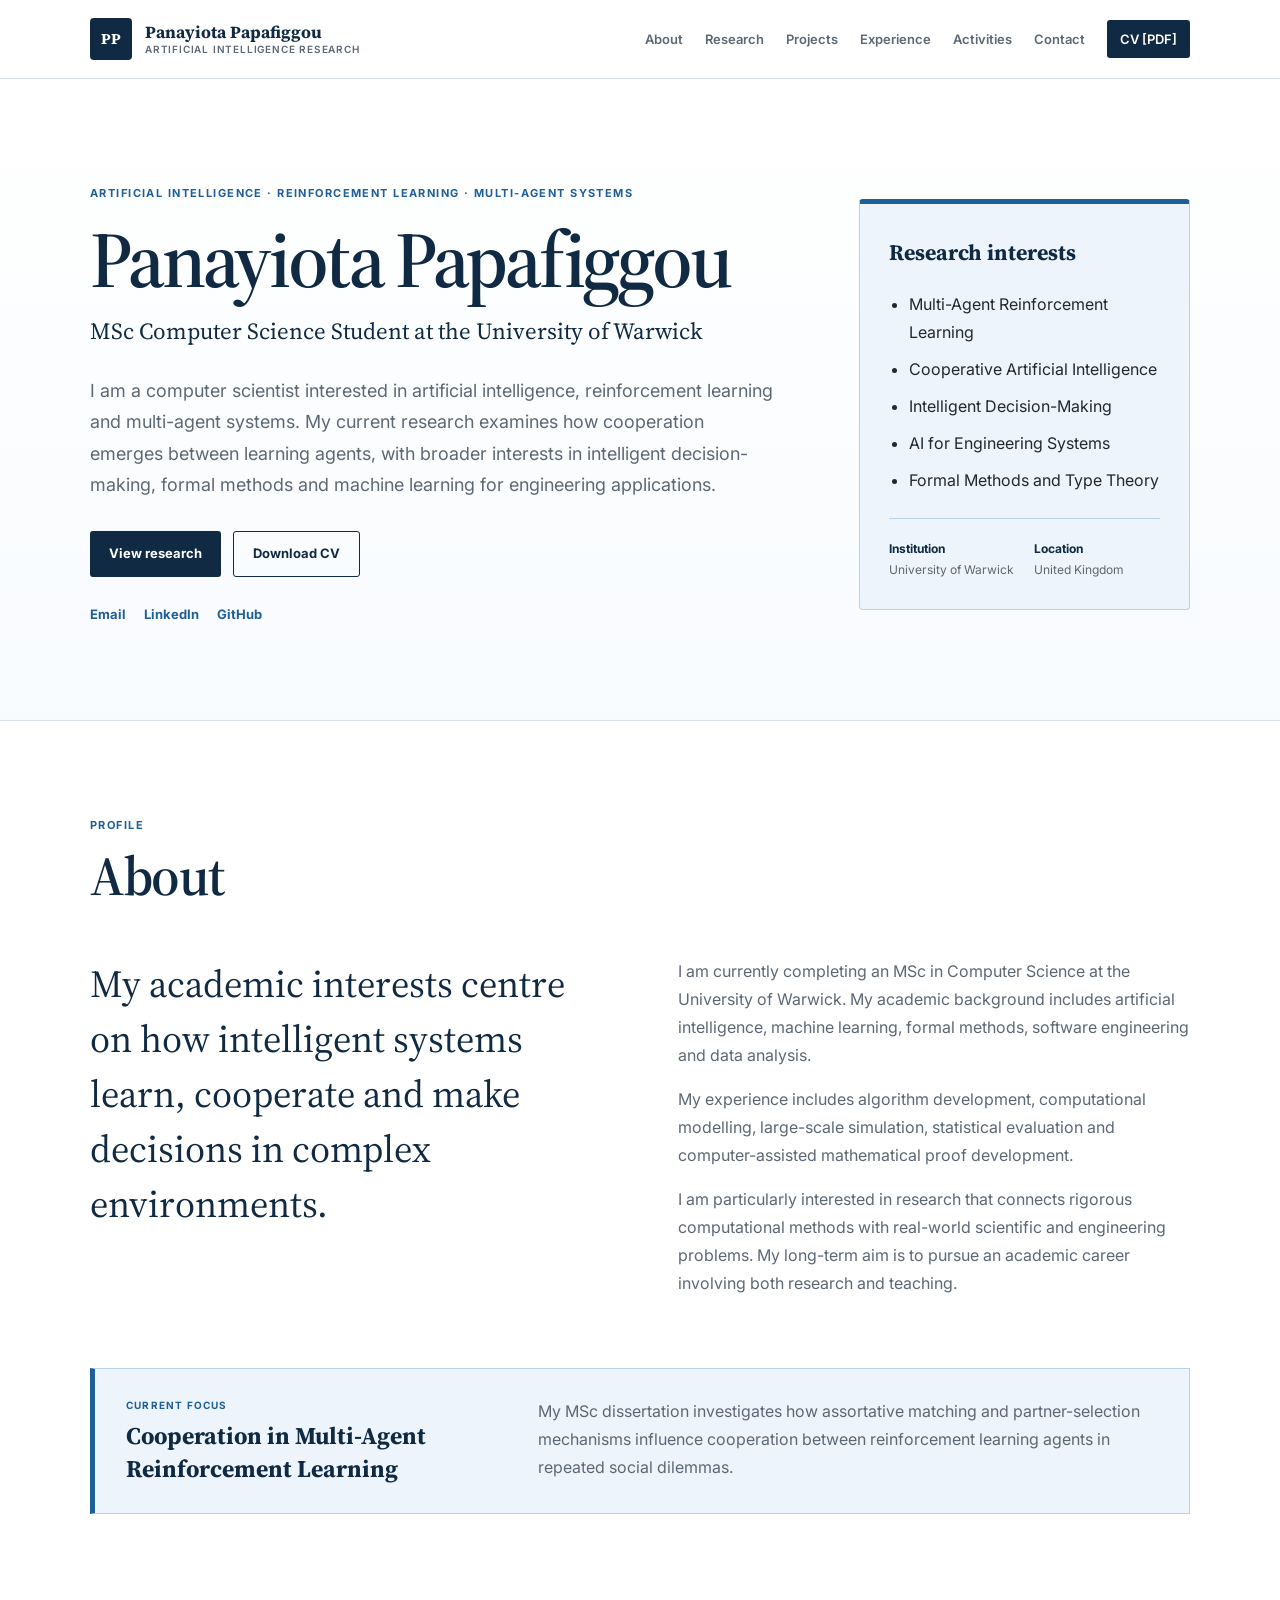
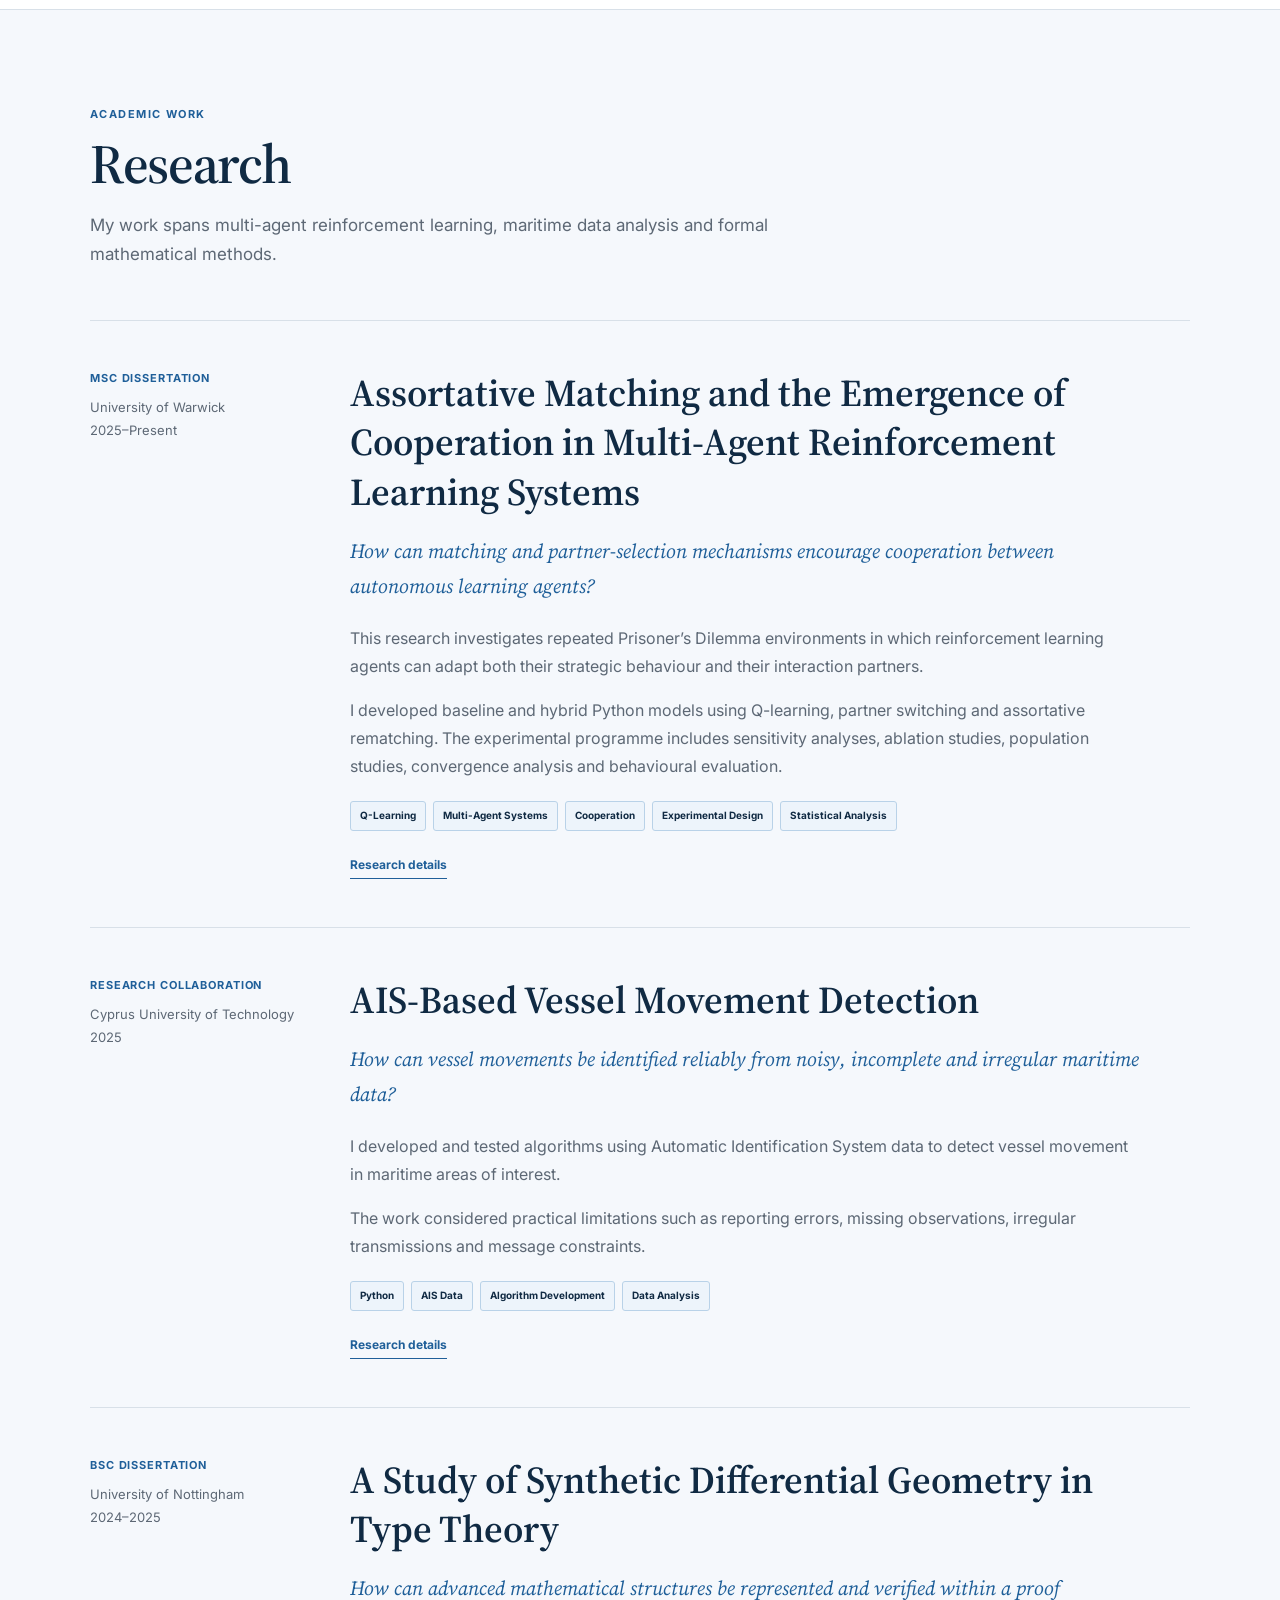
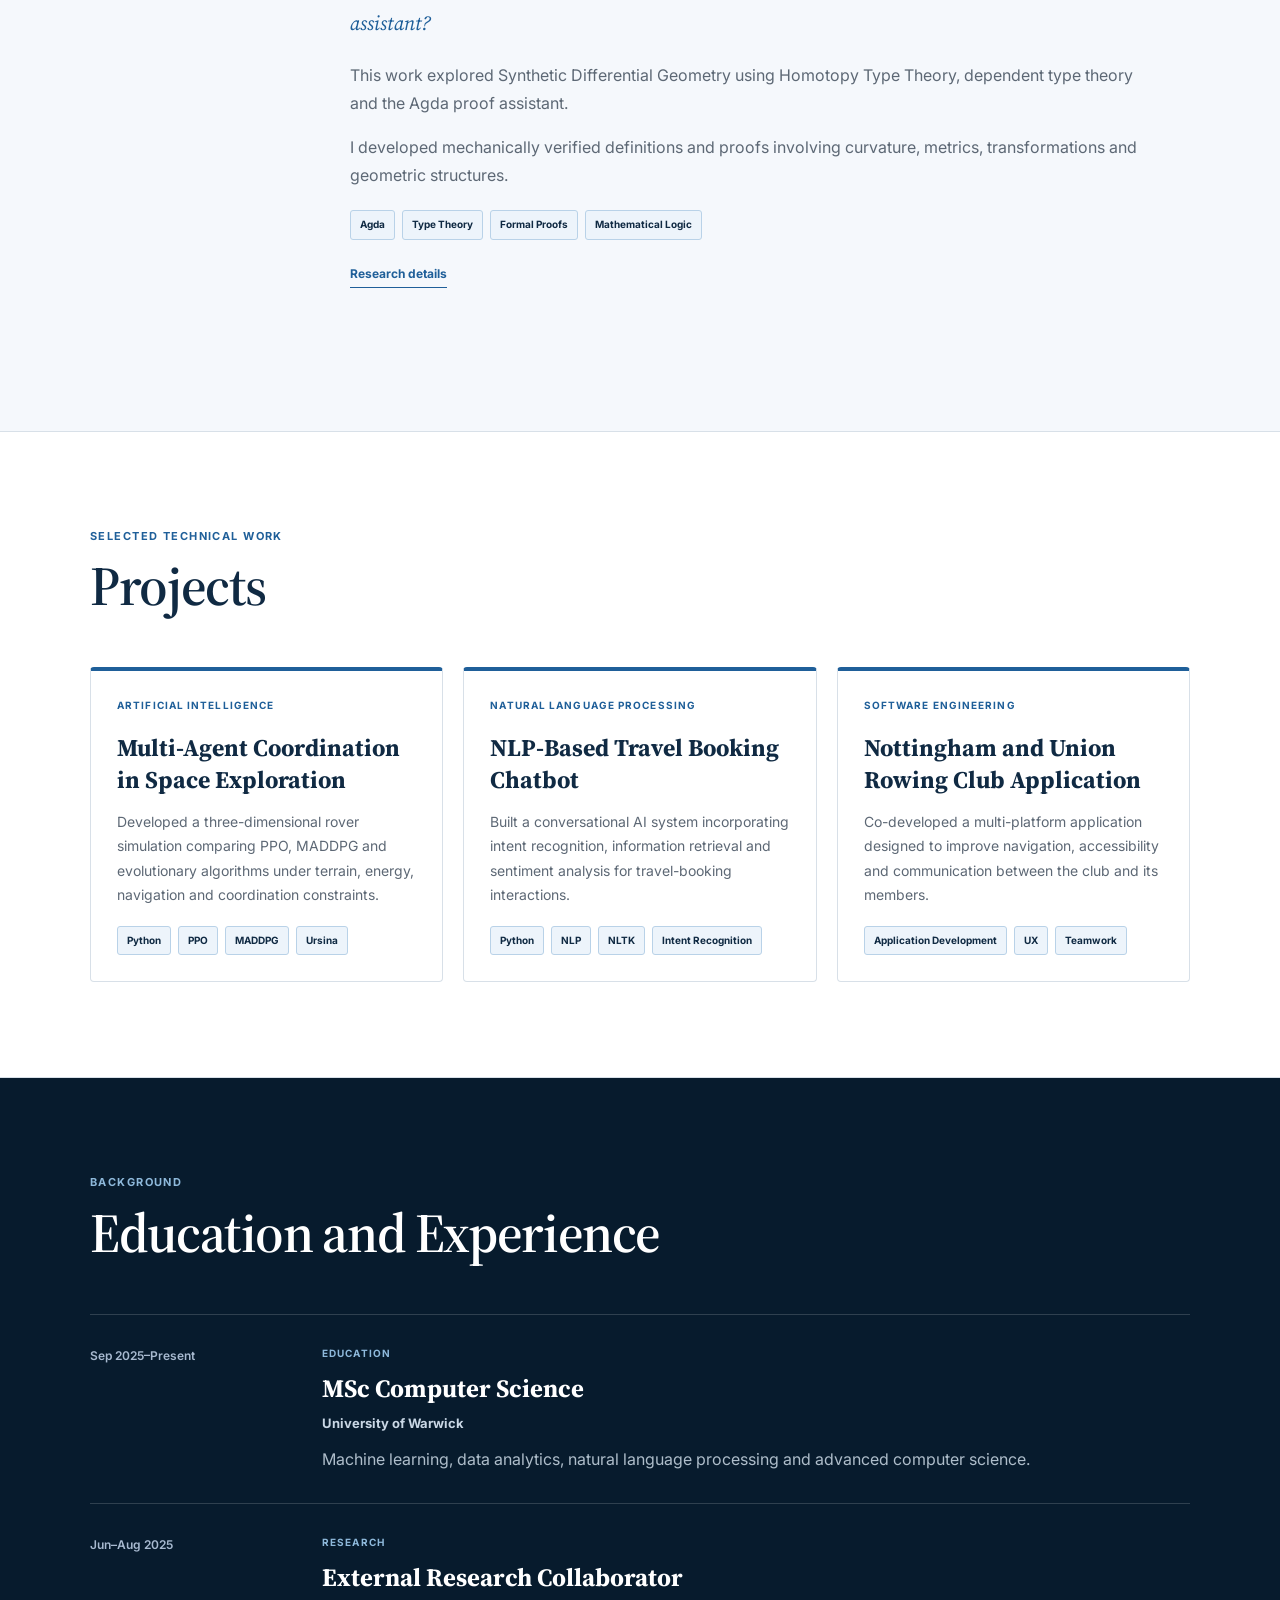
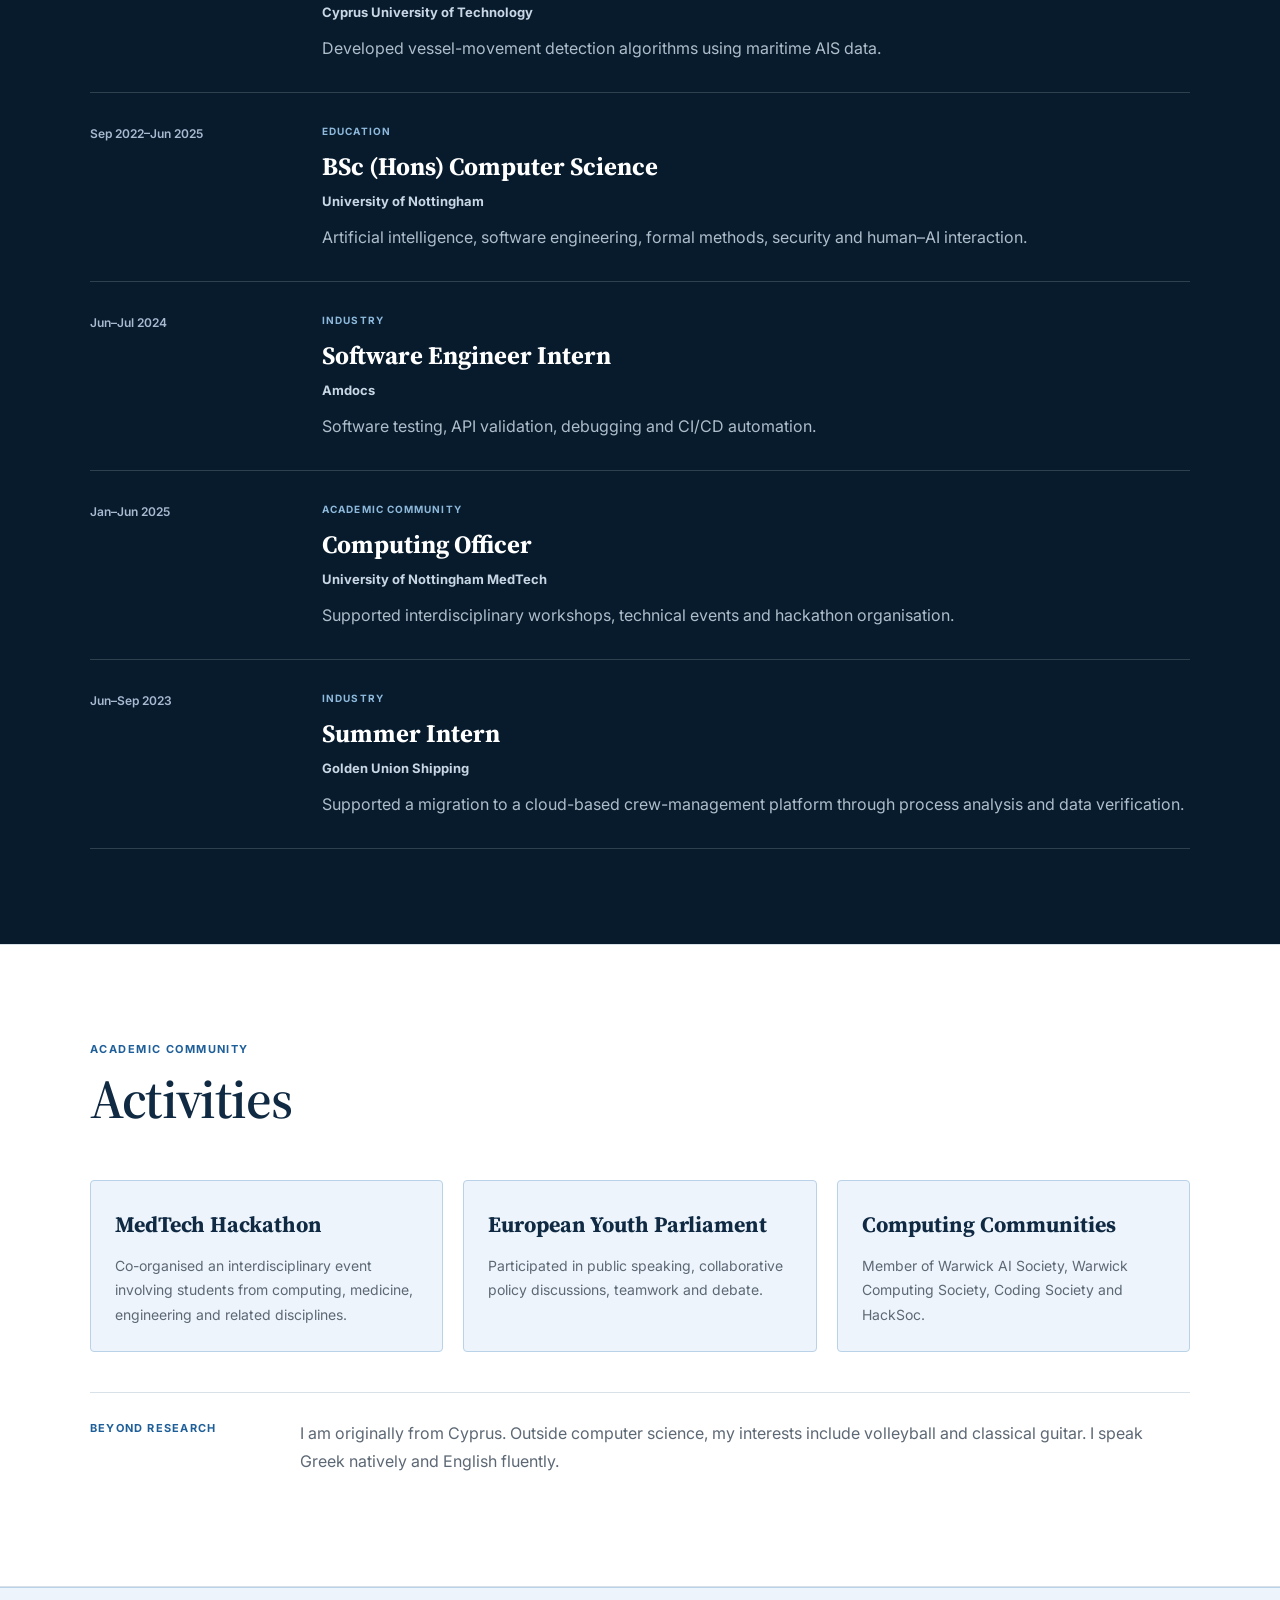
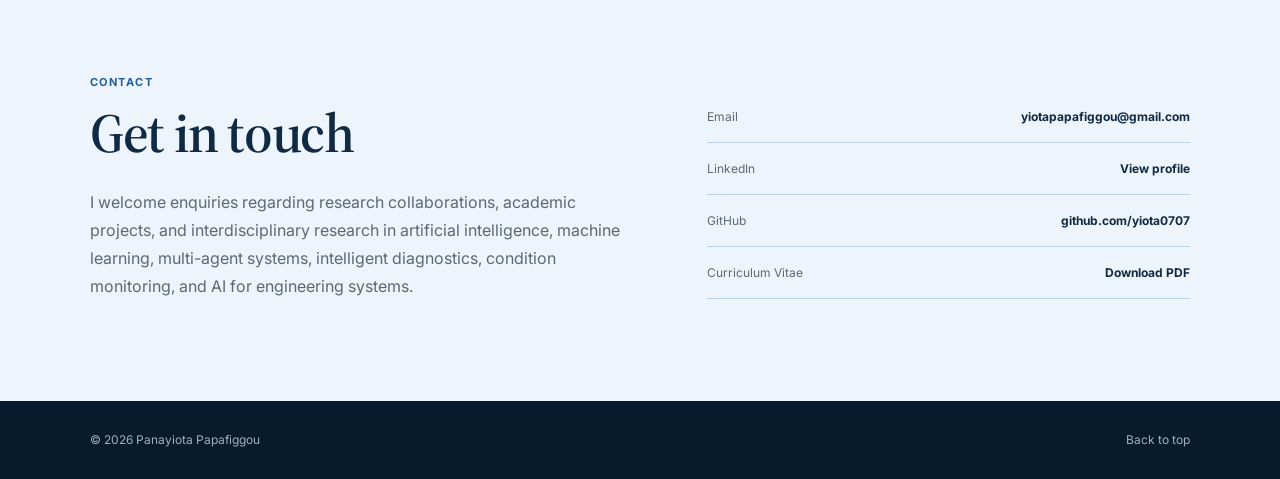
==== commit 8d349005: "Update website colours" ====
--- a/index.html
+++ b/index.html
@@ -43,9 +43,7 @@
 
 <body>
 
-    <!-- =====================================================
-         HEADER
-    ====================================================== -->
+ 
 
     <header class="site-header">
 
@@ -130,10 +128,7 @@
 
     <main>
 
-        <!-- =================================================
-             HERO
-        ================================================== -->
-
+  
         <section
             id="home"
             class="hero-section"
@@ -153,7 +148,7 @@
 
                     <p class="hero-role">
                         MSc Computer Science Student
-                        <span>at the University of Warwick</span>
+                        at the University of Warwick
                     </p>
 
                     <p class="hero-summary">
@@ -261,10 +256,7 @@
 
         </section>
 
-        <!-- =================================================
-             ABOUT
-        ================================================== -->
-
+      
         <section
             id="about"
             class="content-section"
@@ -352,10 +344,7 @@
 
         </section>
 
-        <!-- =================================================
-             RESEARCH
-        ================================================== -->
-
+      
         <section
             id="research"
             class="content-section section-tinted"
@@ -381,7 +370,7 @@
 
                 </header>
 
-                <!-- RESEARCH ITEM 1 -->
+                
 
                 <article class="research-entry reveal">
 
@@ -466,7 +455,7 @@
 
                 </article>
 
-                <!-- RESEARCH ITEM 2 -->
+                
 
                 <article class="research-entry reveal">
 
@@ -540,7 +529,7 @@
 
                 </article>
 
-                <!-- RESEARCH ITEM 3 -->
+                
 
                 <article class="research-entry reveal">
 
@@ -619,10 +608,7 @@
 
         </section>
 
-        <!-- =================================================
-             PROJECTS
-        ================================================== -->
-
+     
         <section
             id="projects"
             class="content-section"
@@ -761,10 +747,7 @@
 
         </section>
 
-        <!-- =================================================
-             EXPERIENCE
-        ================================================== -->
-
+       
         <section
             id="experience"
             class="content-section section-navy"
@@ -969,10 +952,7 @@
 
         </section>
 
-        <!-- =================================================
-             ACTIVITIES
-        ================================================== -->
-
+        
         <section
             id="activities"
             class="content-section"
@@ -1054,9 +1034,6 @@
 
         </section>
 
-        <!-- =================================================
-             CONTACT
-        ================================================== -->
 
         <section
             id="contact"
@@ -1154,10 +1131,7 @@
 
     </main>
 
-    <!-- =====================================================
-         FOOTER
-    ====================================================== -->
-
+    
     <footer class="site-footer">
 
         <div class="page-width footer-inner">
@@ -1175,10 +1149,7 @@
 
     </footer>
 
-    <!-- =====================================================
-         RESEARCH DIALOGS
-    ====================================================== -->
-
+   
     <dialog
         class="research-dialog"
         id="dissertationDialog"
--- a/style.css
+++ b/style.css
@@ -1,6 +1,3 @@
-/* =========================================================
-   VARIABLES
-========================================================= */
 
 :root {
     --background: #ffffff;
@@ -34,9 +31,6 @@
 }
 
 
-/* =========================================================
-   RESET
-========================================================= */
 
 * {
     box-sizing: border-box;
@@ -88,9 +82,6 @@
 }
 
 
-/* =========================================================
-   HEADER
-========================================================= */
 
 .site-header {
     position: sticky;
@@ -245,9 +236,6 @@
 }
 
 
-/* =========================================================
-   HERO
-========================================================= */
 
 .hero-section {
     padding: 105px 0 95px;
@@ -453,9 +441,6 @@
 }
 
 
-/* =========================================================
-   SECTIONS
-========================================================= */
 
 .content-section {
     padding: 95px 0;
@@ -508,10 +493,6 @@
     font-size: 17px;
 }
 
-
-/* =========================================================
-   ABOUT
-========================================================= */
 
 .about-layout {
     display: grid;
@@ -586,9 +567,6 @@
 }
 
 
-/* =========================================================
-   RESEARCH
-========================================================= */
 
 .research-entry {
     padding: 48px 0;
@@ -694,9 +672,6 @@
 }
 
 
-/* =========================================================
-   PROJECTS
-========================================================= */
 
 .project-grid {
     display: grid;
@@ -766,9 +741,6 @@
 }
 
 
-/* =========================================================
-   EXPERIENCE
-========================================================= */
 
 .section-navy {
     background: var(--navy-dark);
@@ -844,9 +816,6 @@
 }
 
 
-/* =========================================================
-   ACTIVITIES
-========================================================= */
 
 .activity-grid {
     display: grid;
@@ -913,9 +882,6 @@
 }
 
 
-/* =========================================================
-   CONTACT
-========================================================= */
 
 .contact-section {
     padding: 85px 0;
@@ -942,6 +908,7 @@
 
 .contact-layout > div:first-child > p:last-child {
     max-width: 600px;
+    margin-top: 24px;
 
     color: var(--muted);
 }
@@ -981,9 +948,6 @@
 }
 
 
-/* =========================================================
-   FOOTER
-========================================================= */
 
 .site-footer {
     background: var(--navy-dark);
@@ -1009,9 +973,6 @@
 }
 
 
-/* =========================================================
-   DIALOGS
-========================================================= */
 
 .research-dialog {
     width: min(
@@ -1090,9 +1051,6 @@
 }
 
 
-/* =========================================================
-   REVEAL
-========================================================= */
 
 .reveal {
     opacity: 0;
@@ -1112,9 +1070,6 @@
 }
 
 
-/* =========================================================
-   TABLET
-========================================================= */
 
 @media (max-width: 920px) {
 
@@ -1145,9 +1100,6 @@
 }
 
 
-/* =========================================================
-   MOBILE
-========================================================= */
 
 @media (max-width: 720px) {
 
@@ -1256,9 +1208,6 @@
 }
 
 
-/* =========================================================
-   SMALL MOBILE
-========================================================= */
 
 @media (max-width: 460px) {
 
@@ -1306,9 +1255,6 @@
 }
 
 
-/* =========================================================
-   REDUCED MOTION
-========================================================= */
 
 @media (prefers-reduced-motion: reduce) {
 
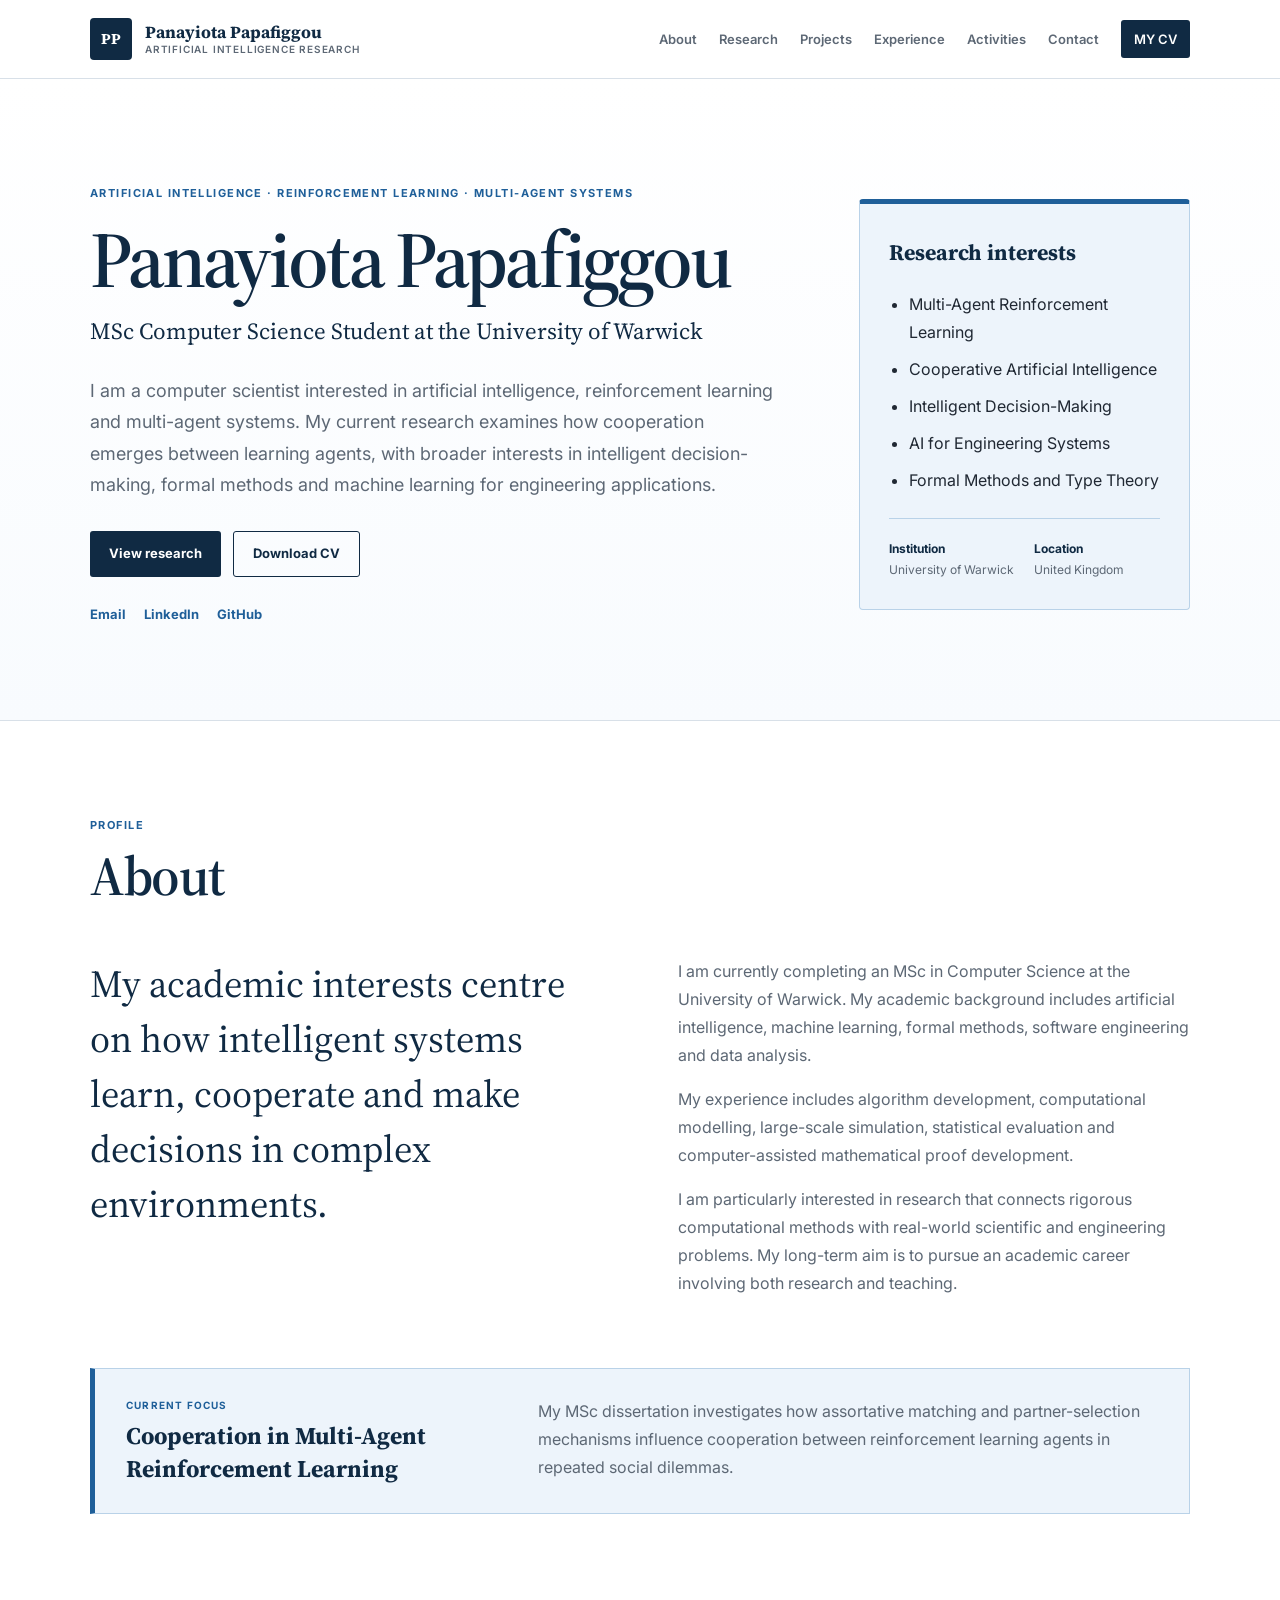
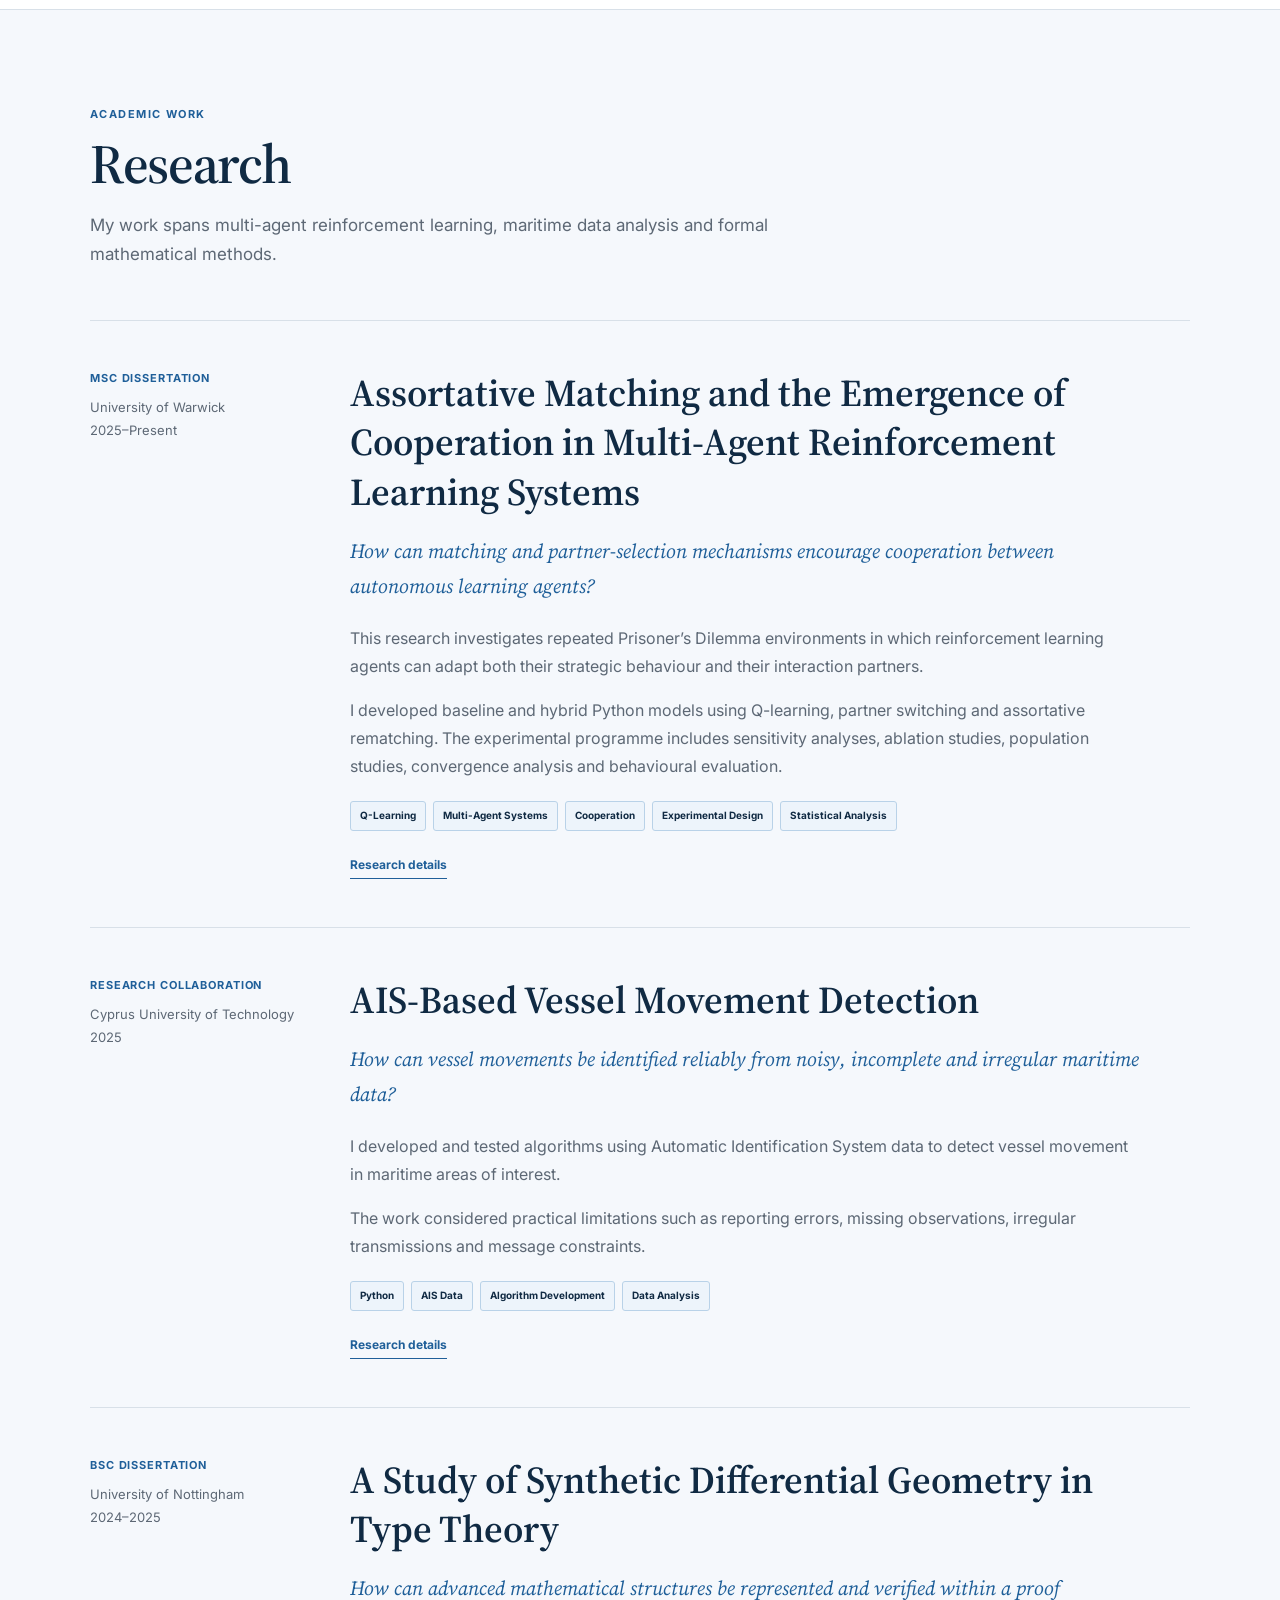
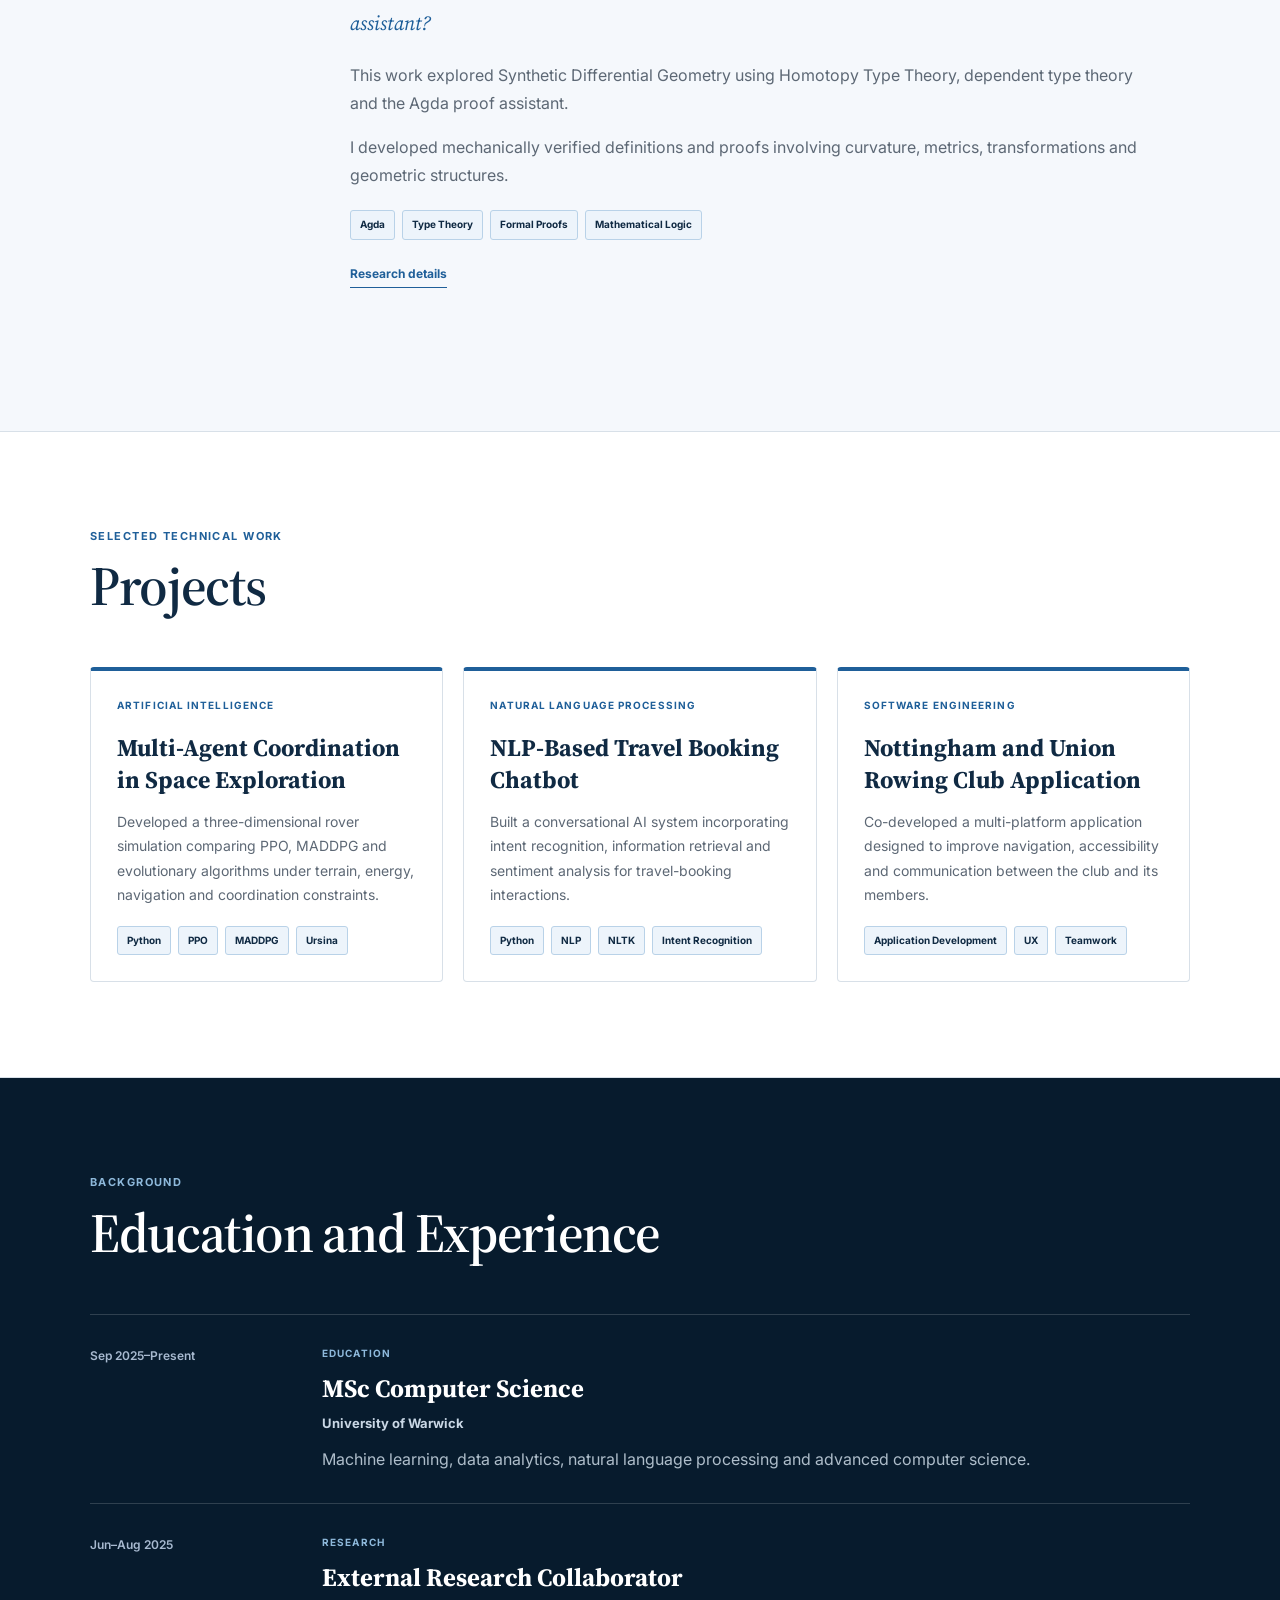
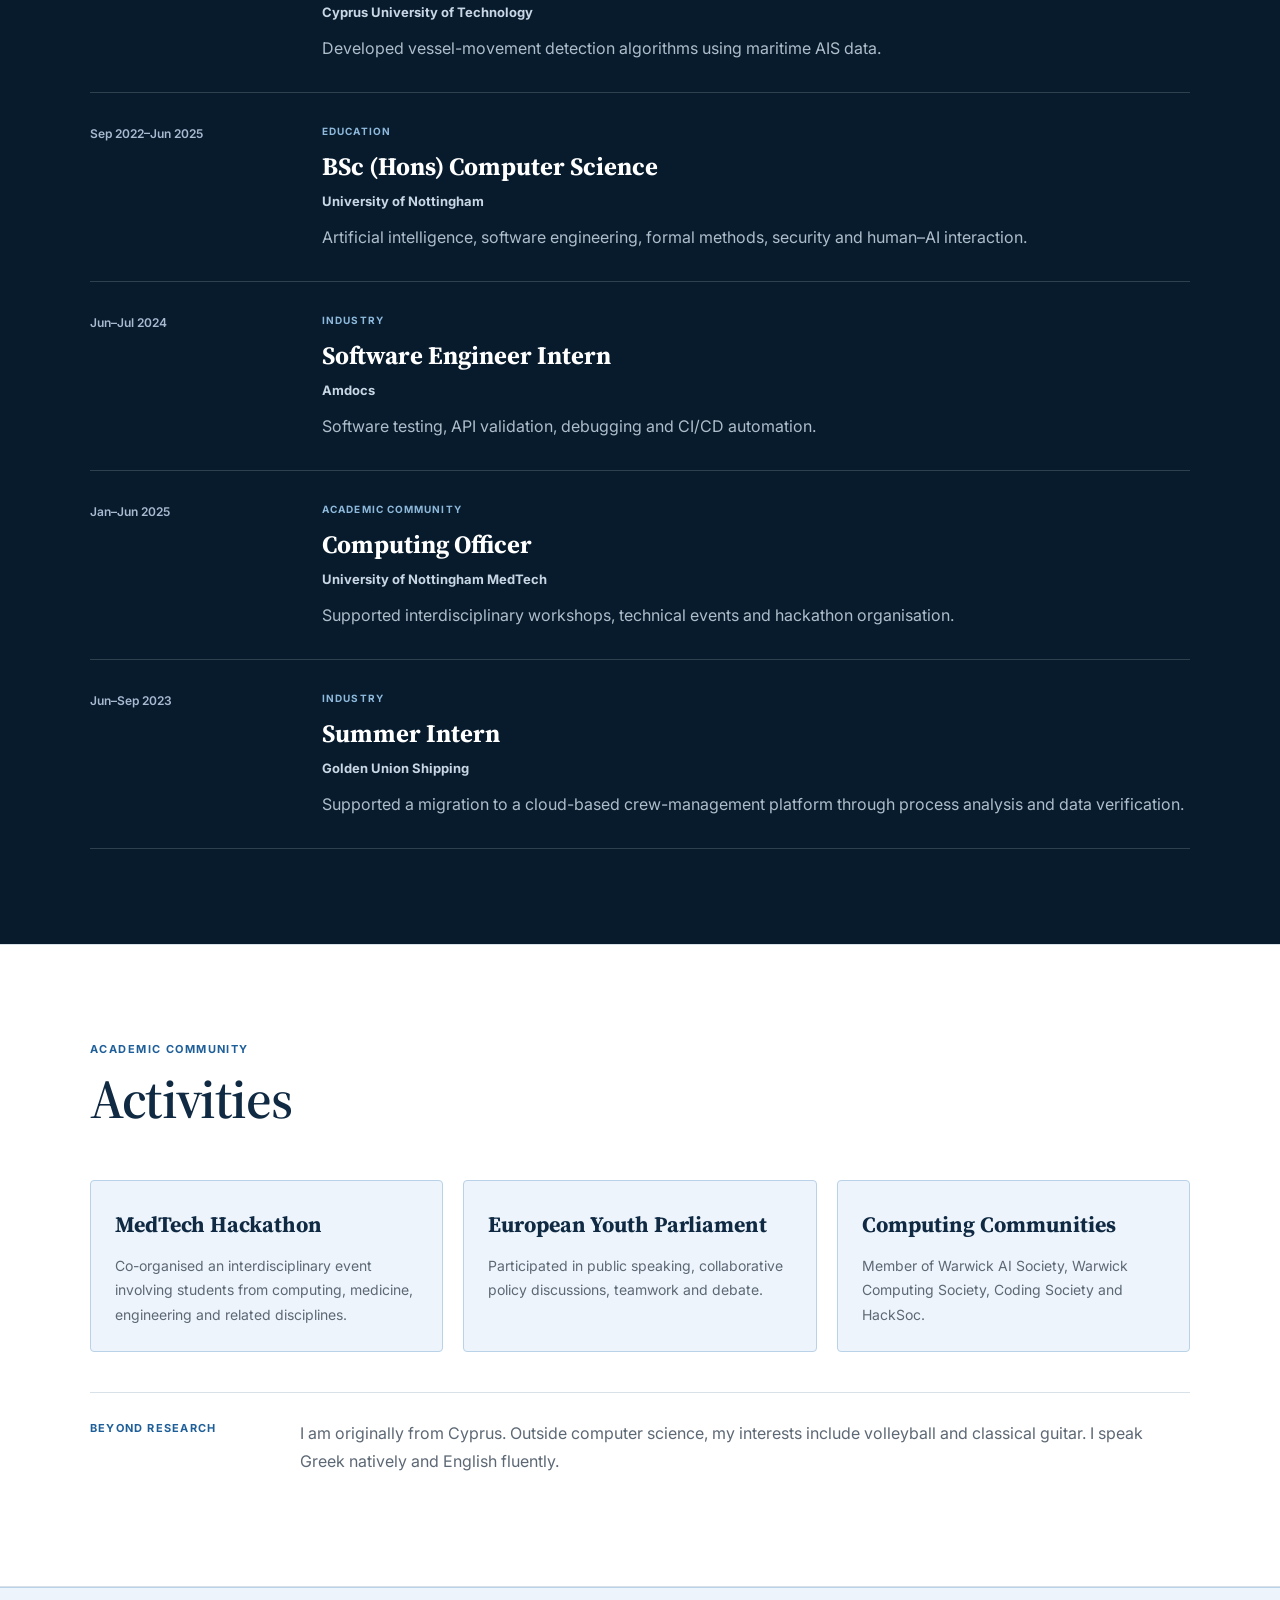
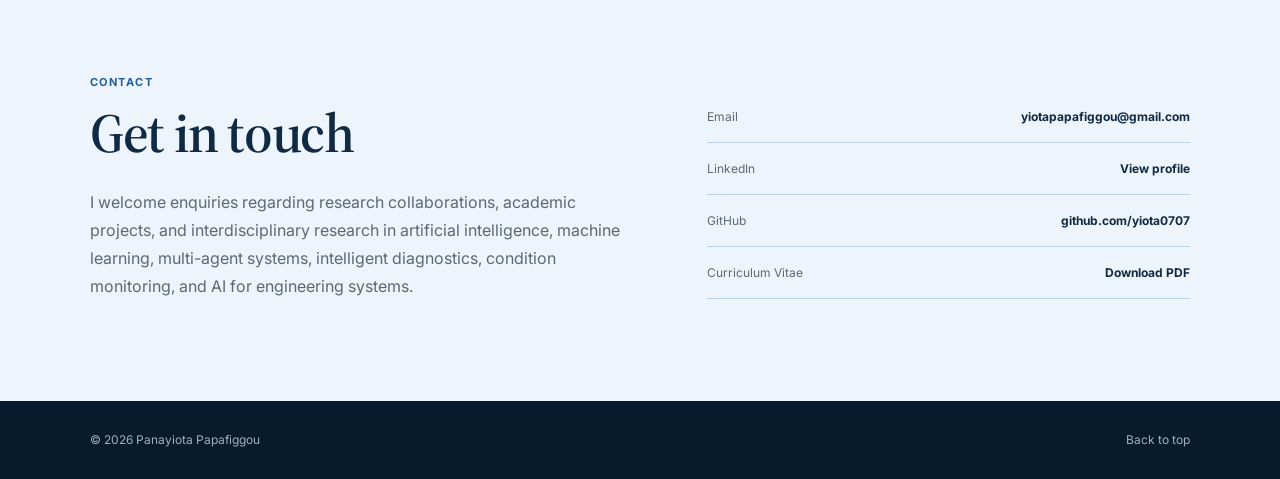
==== commit c01558dc: "Update website" ====
--- a/index.html
+++ b/index.html
@@ -117,7 +117,7 @@
                     target="_blank"
                     rel="noopener noreferrer"
                 >
-                    CV [PDF]
+                    MY CV 
                 </a>
 
             </nav>
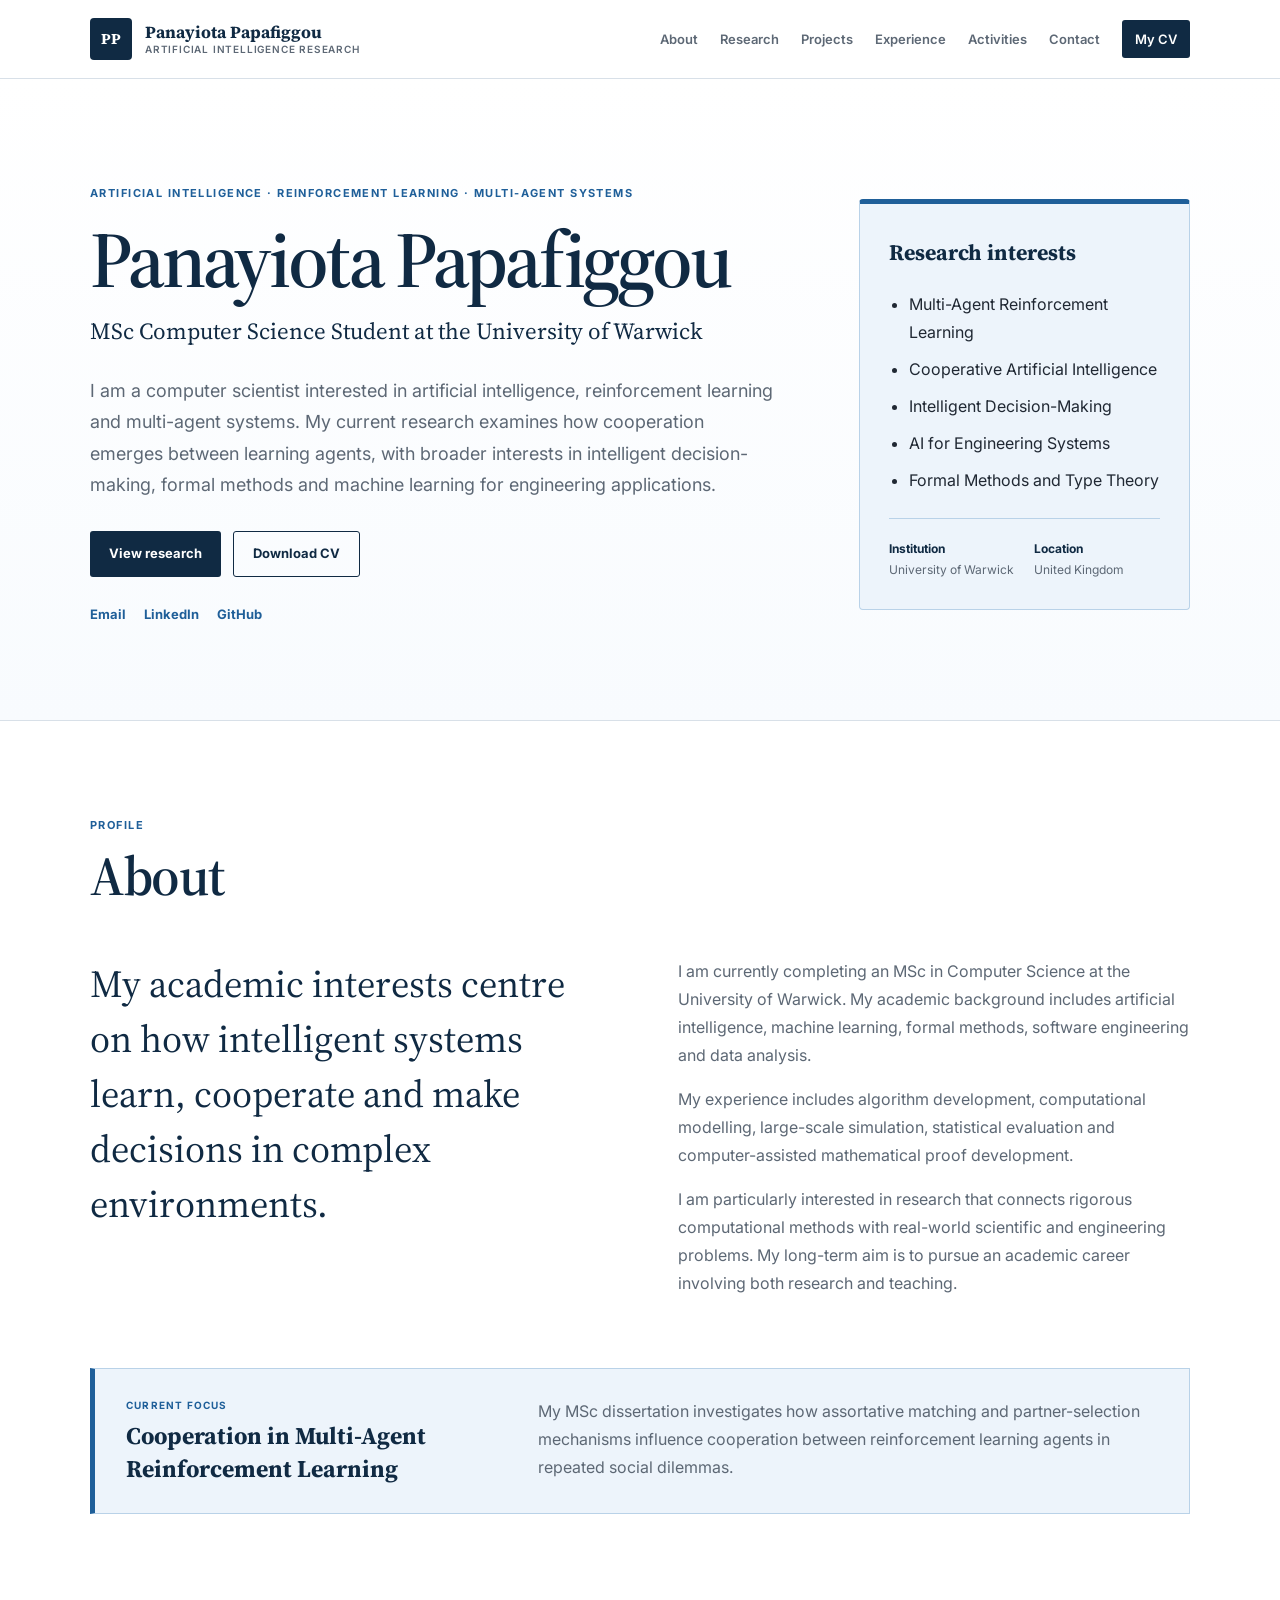
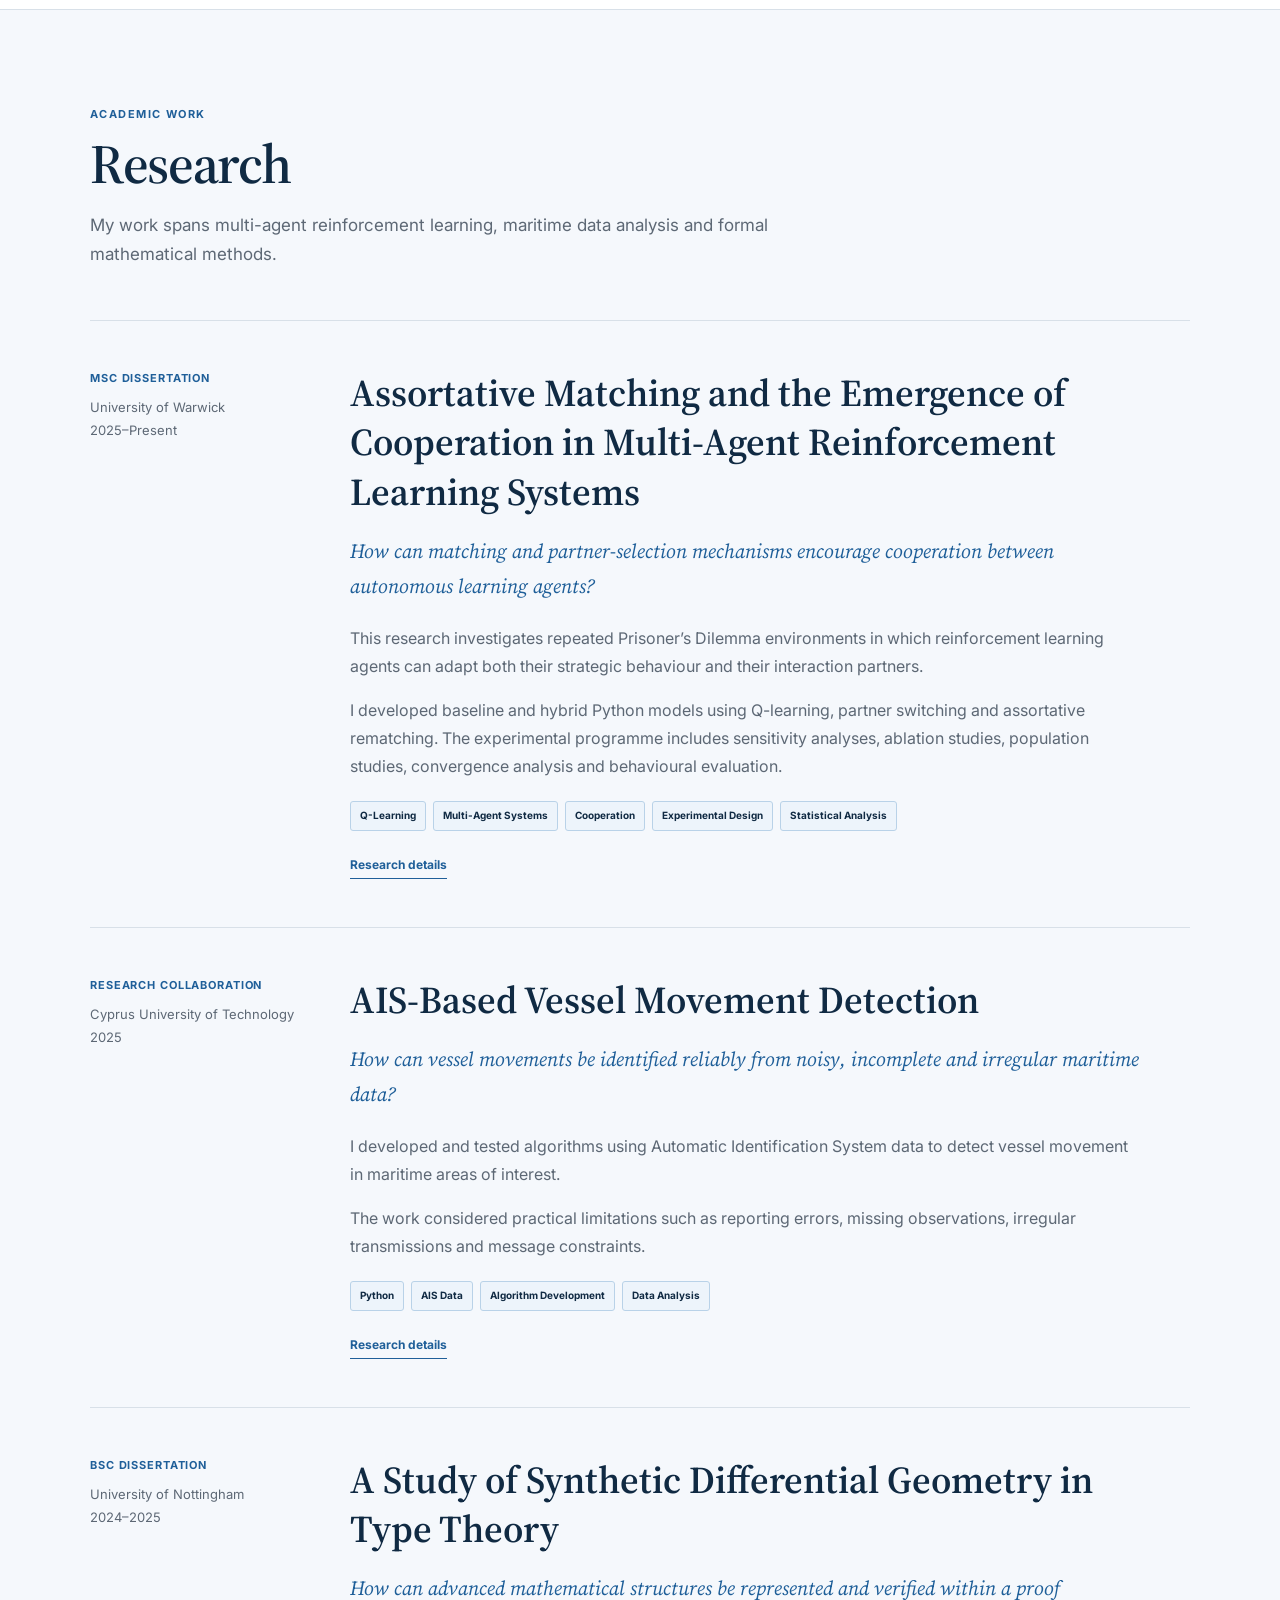
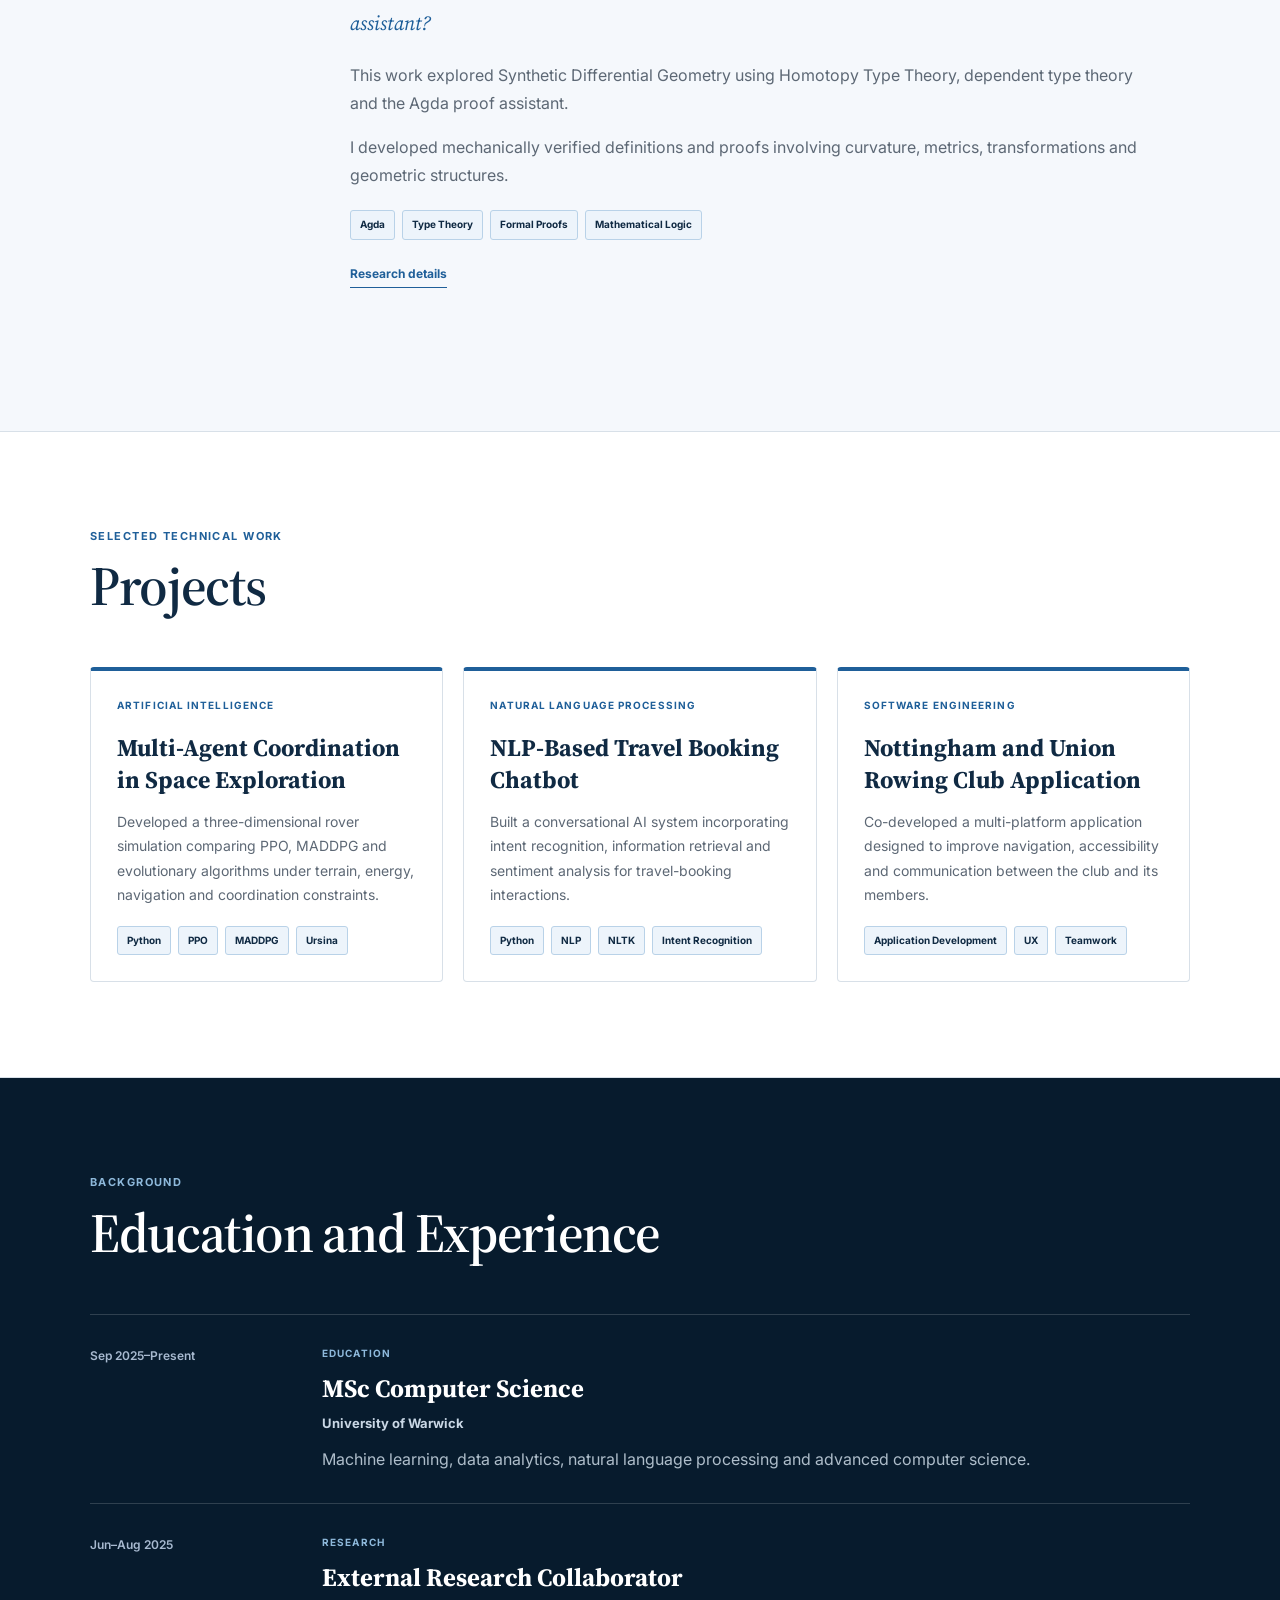
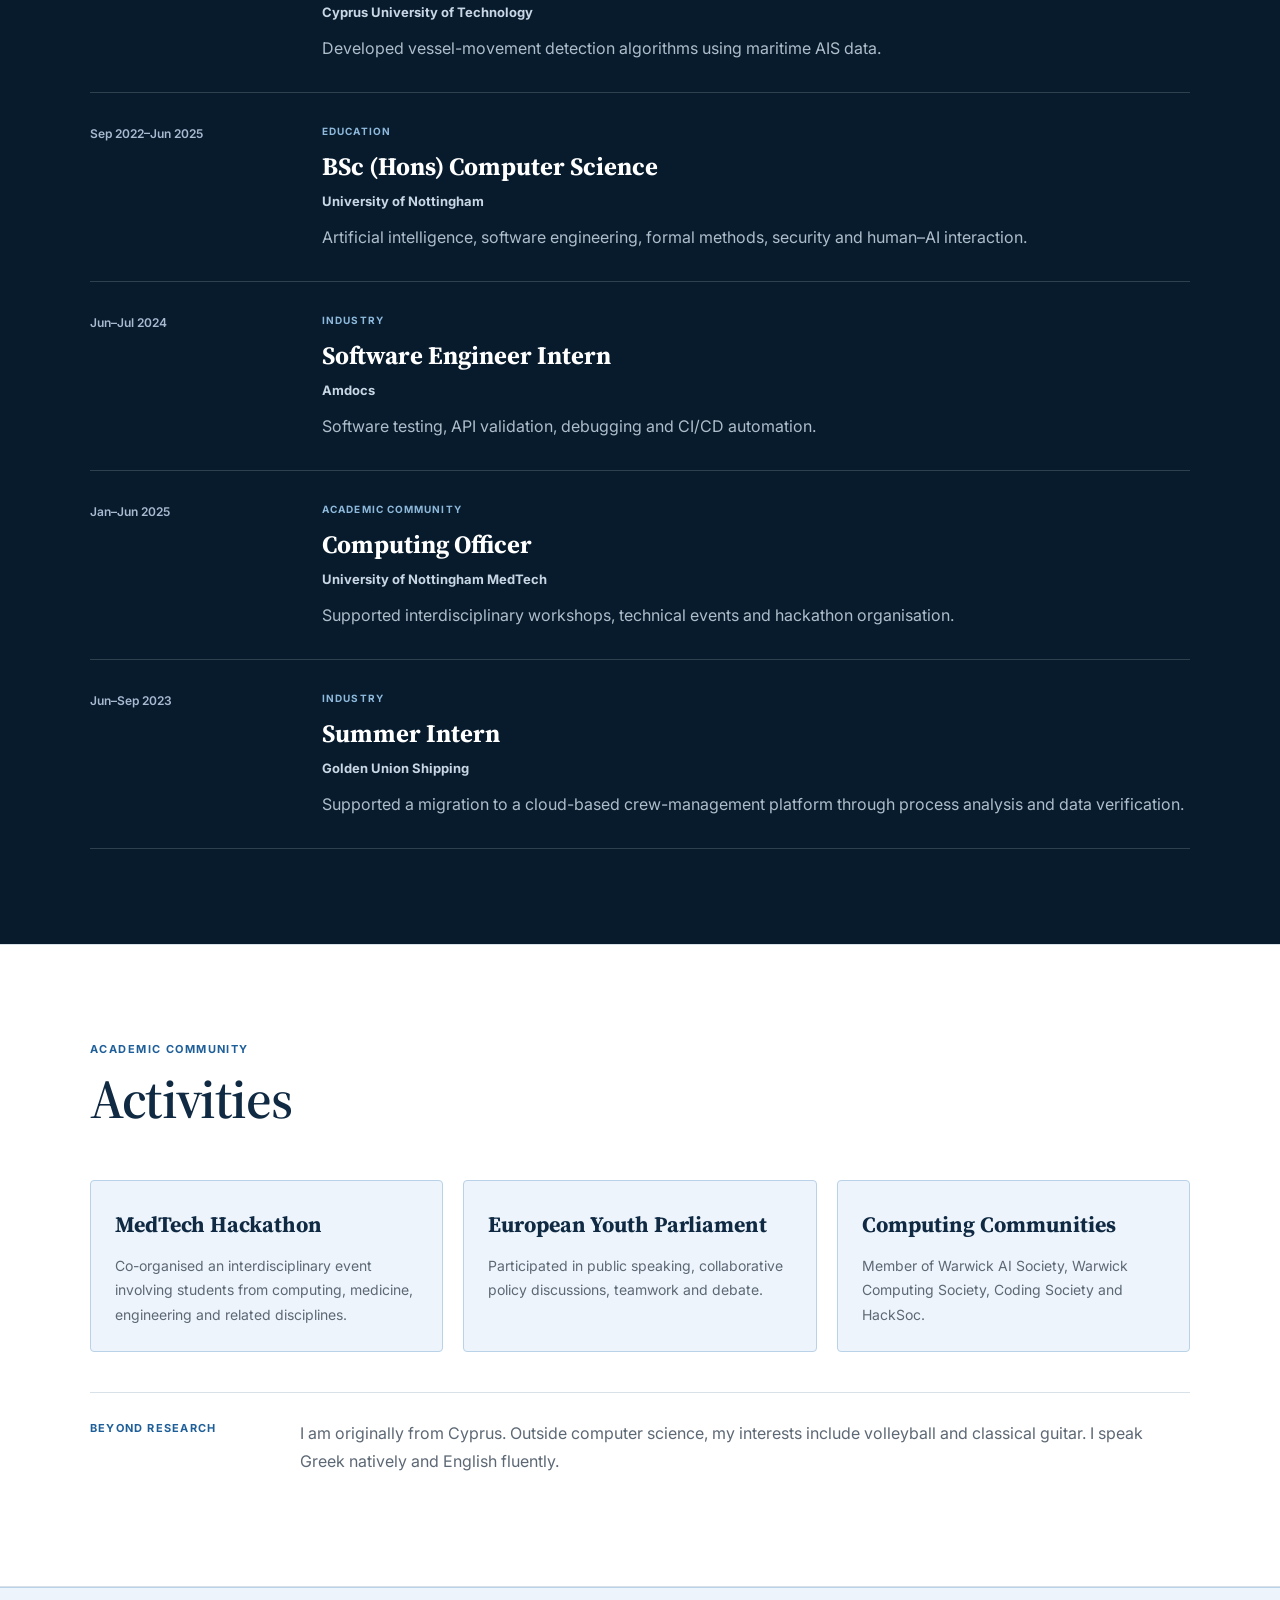
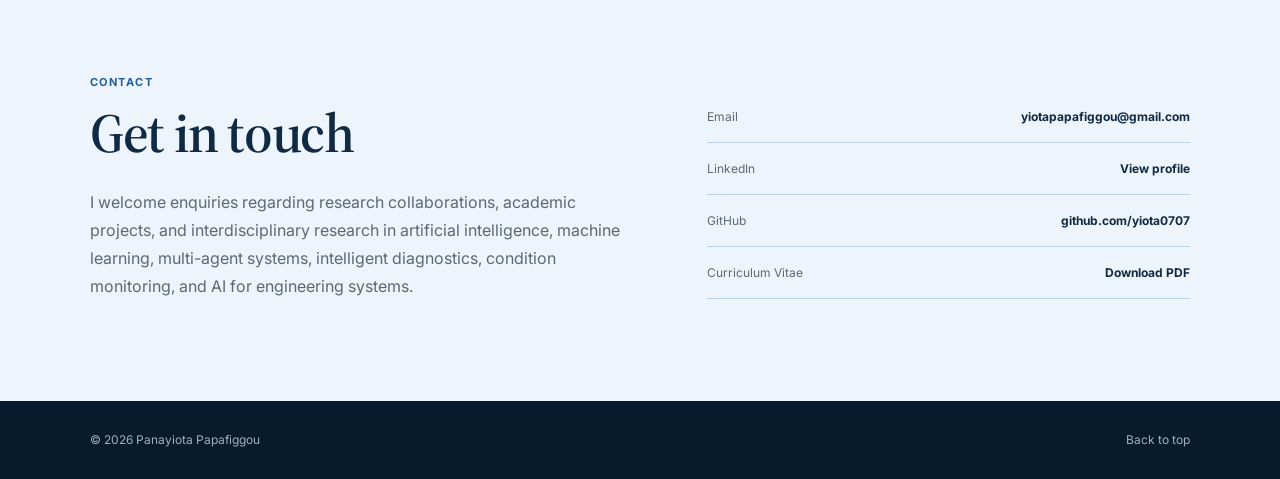
==== commit e5d92760: "Update website" ====
--- a/index.html
+++ b/index.html
@@ -117,7 +117,7 @@
                     target="_blank"
                     rel="noopener noreferrer"
                 >
-                    MY CV 
+                    My CV 
                 </a>
 
             </nav>
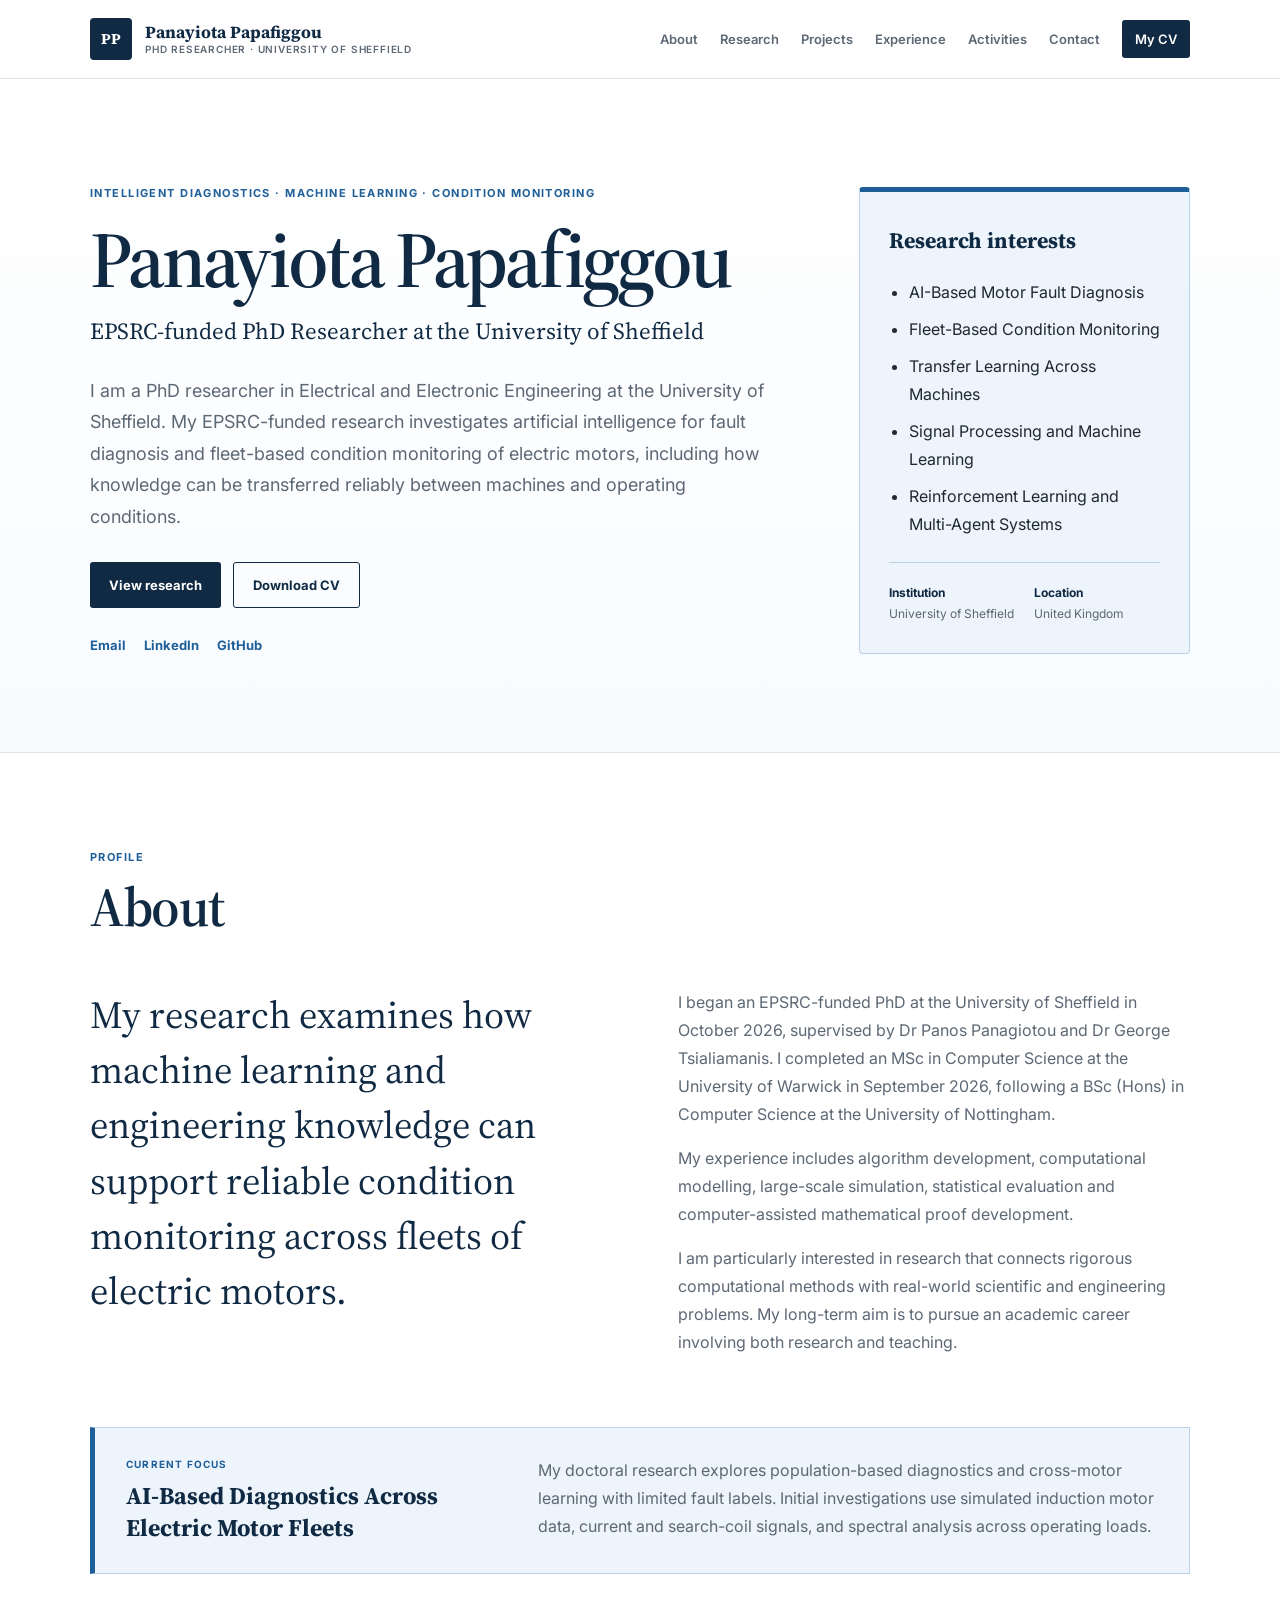
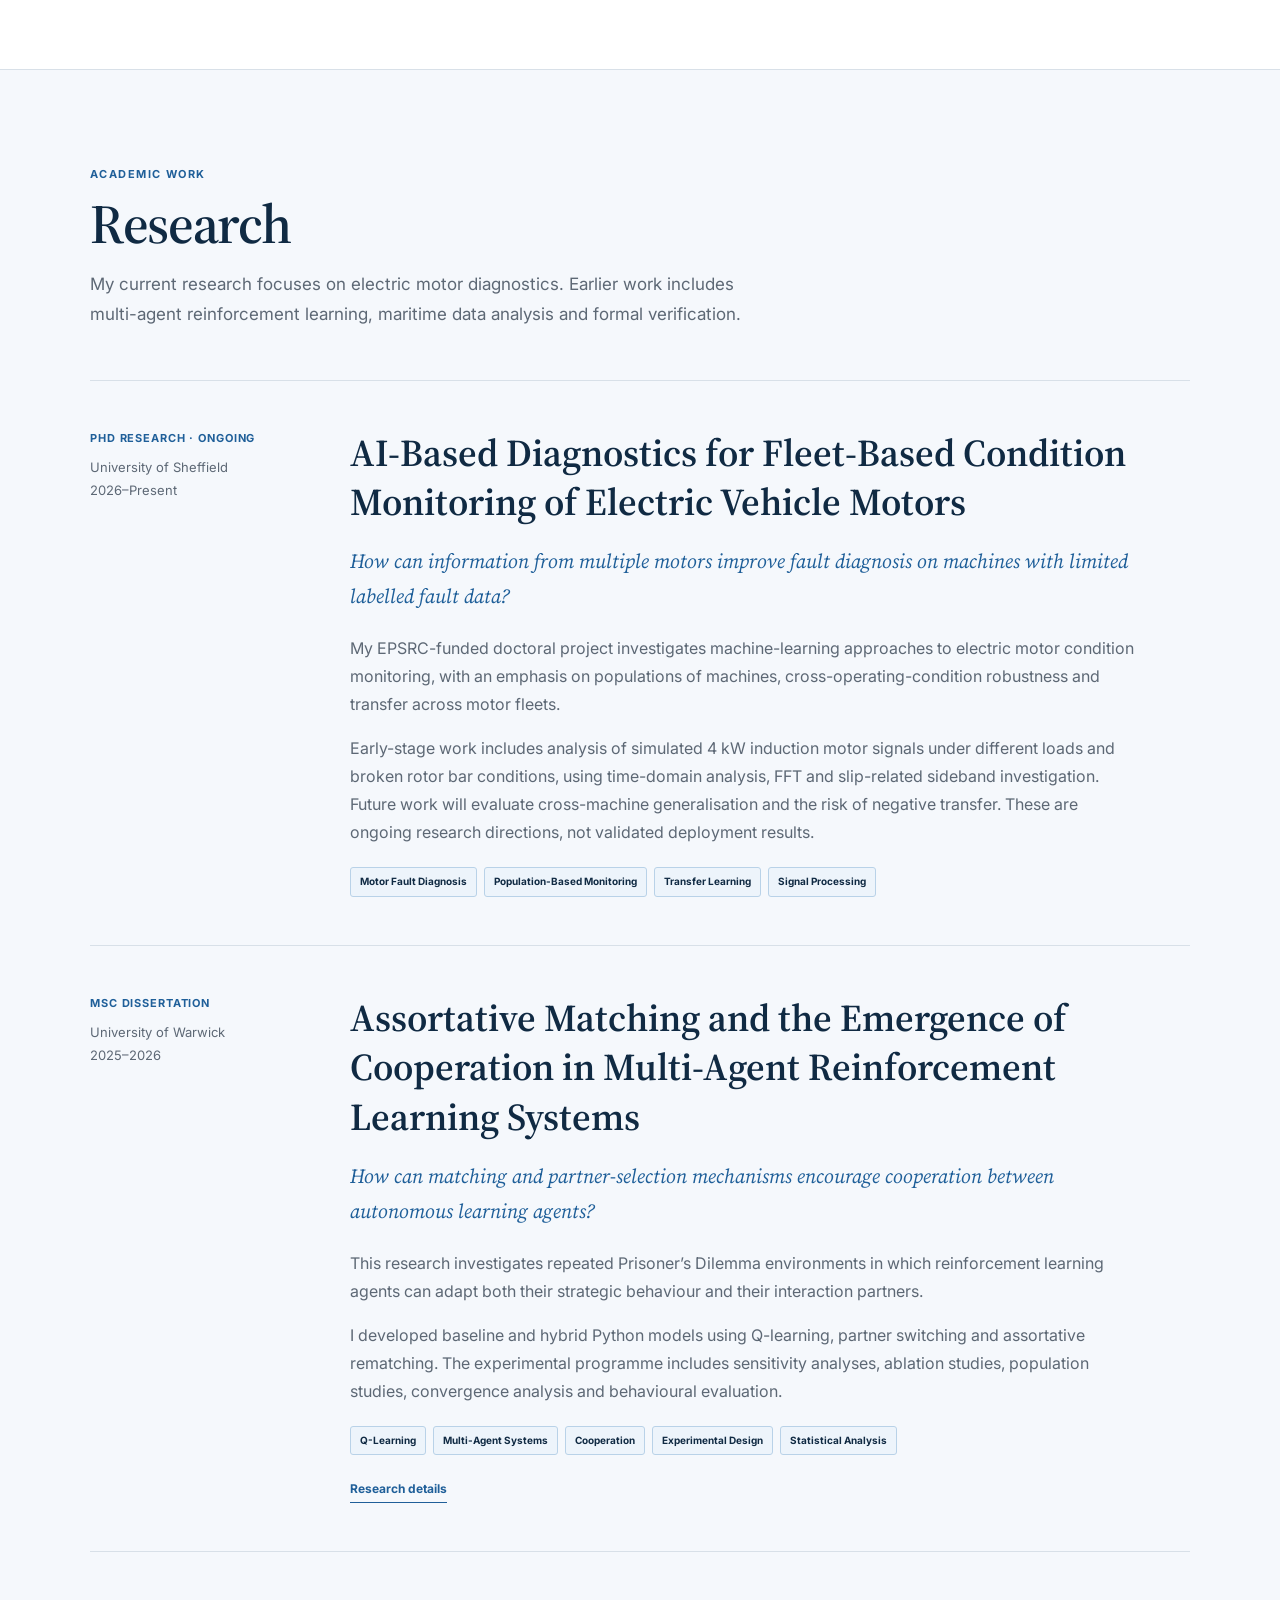
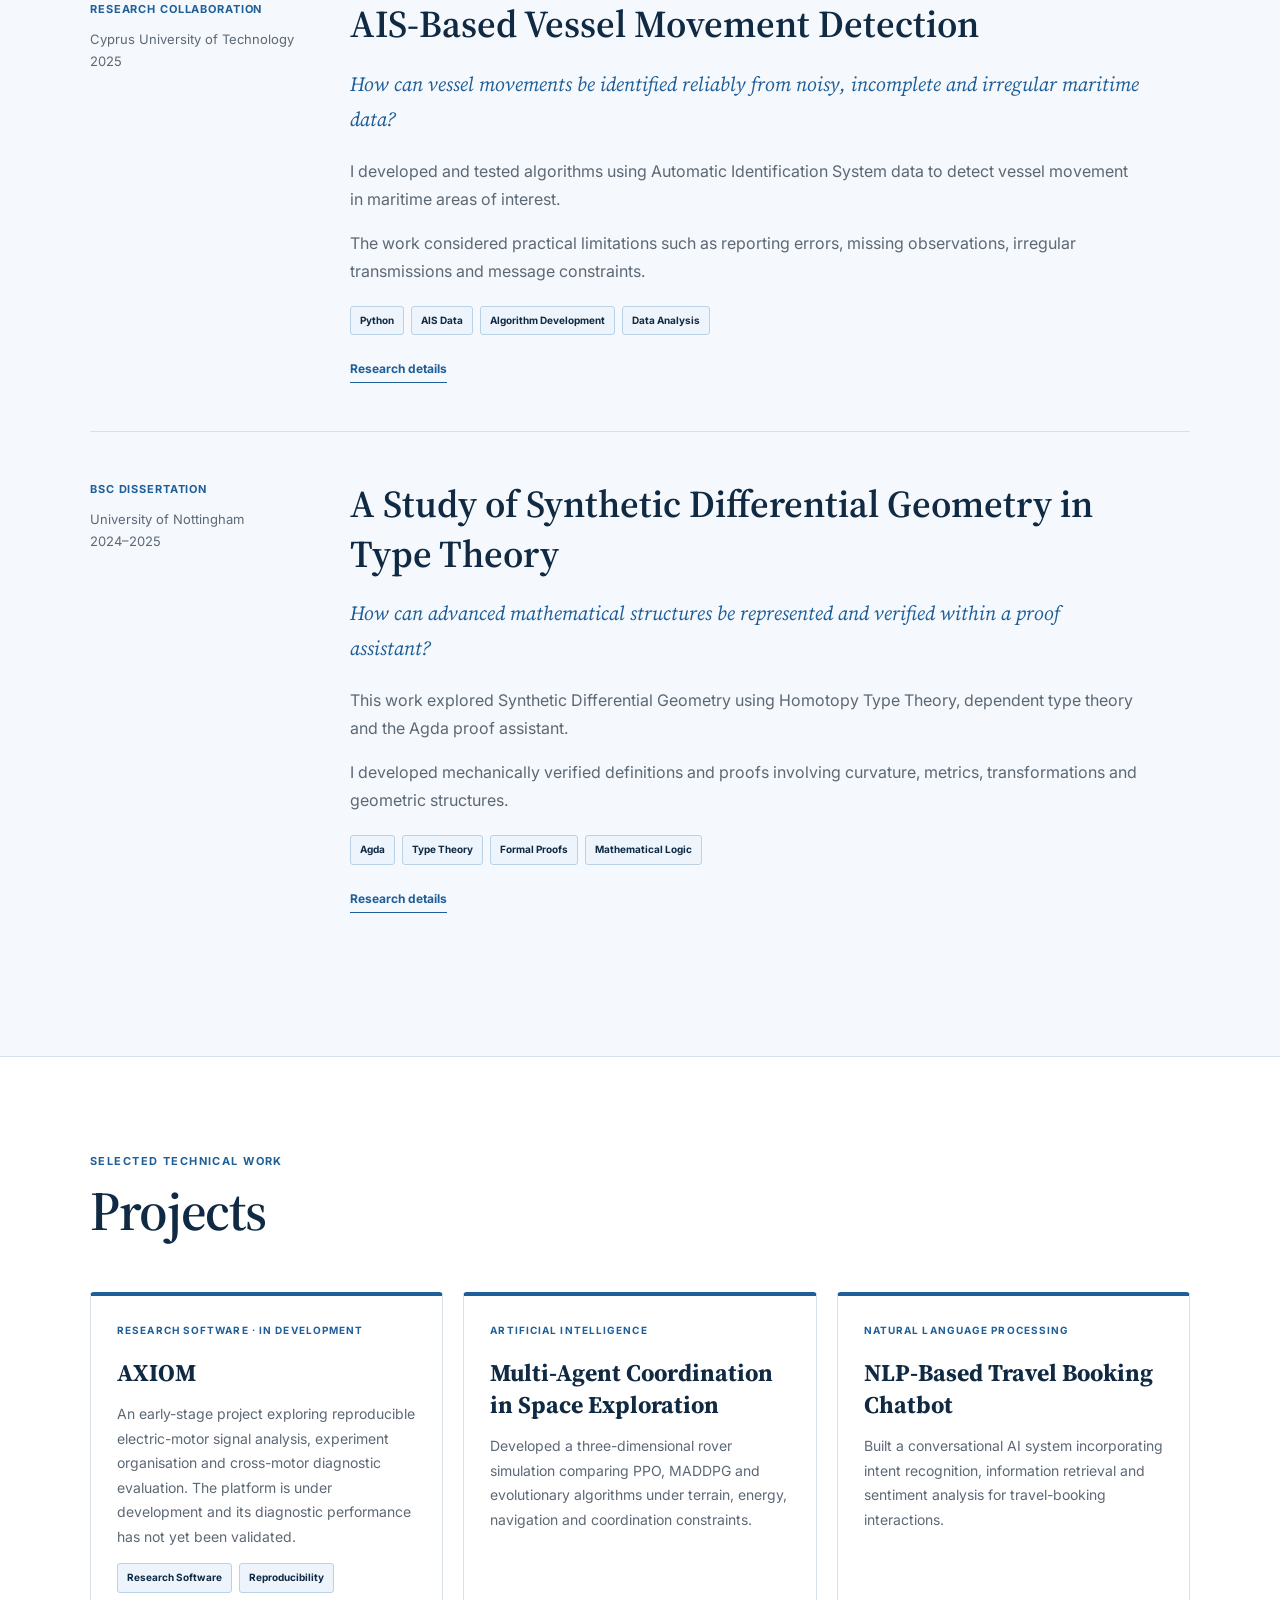
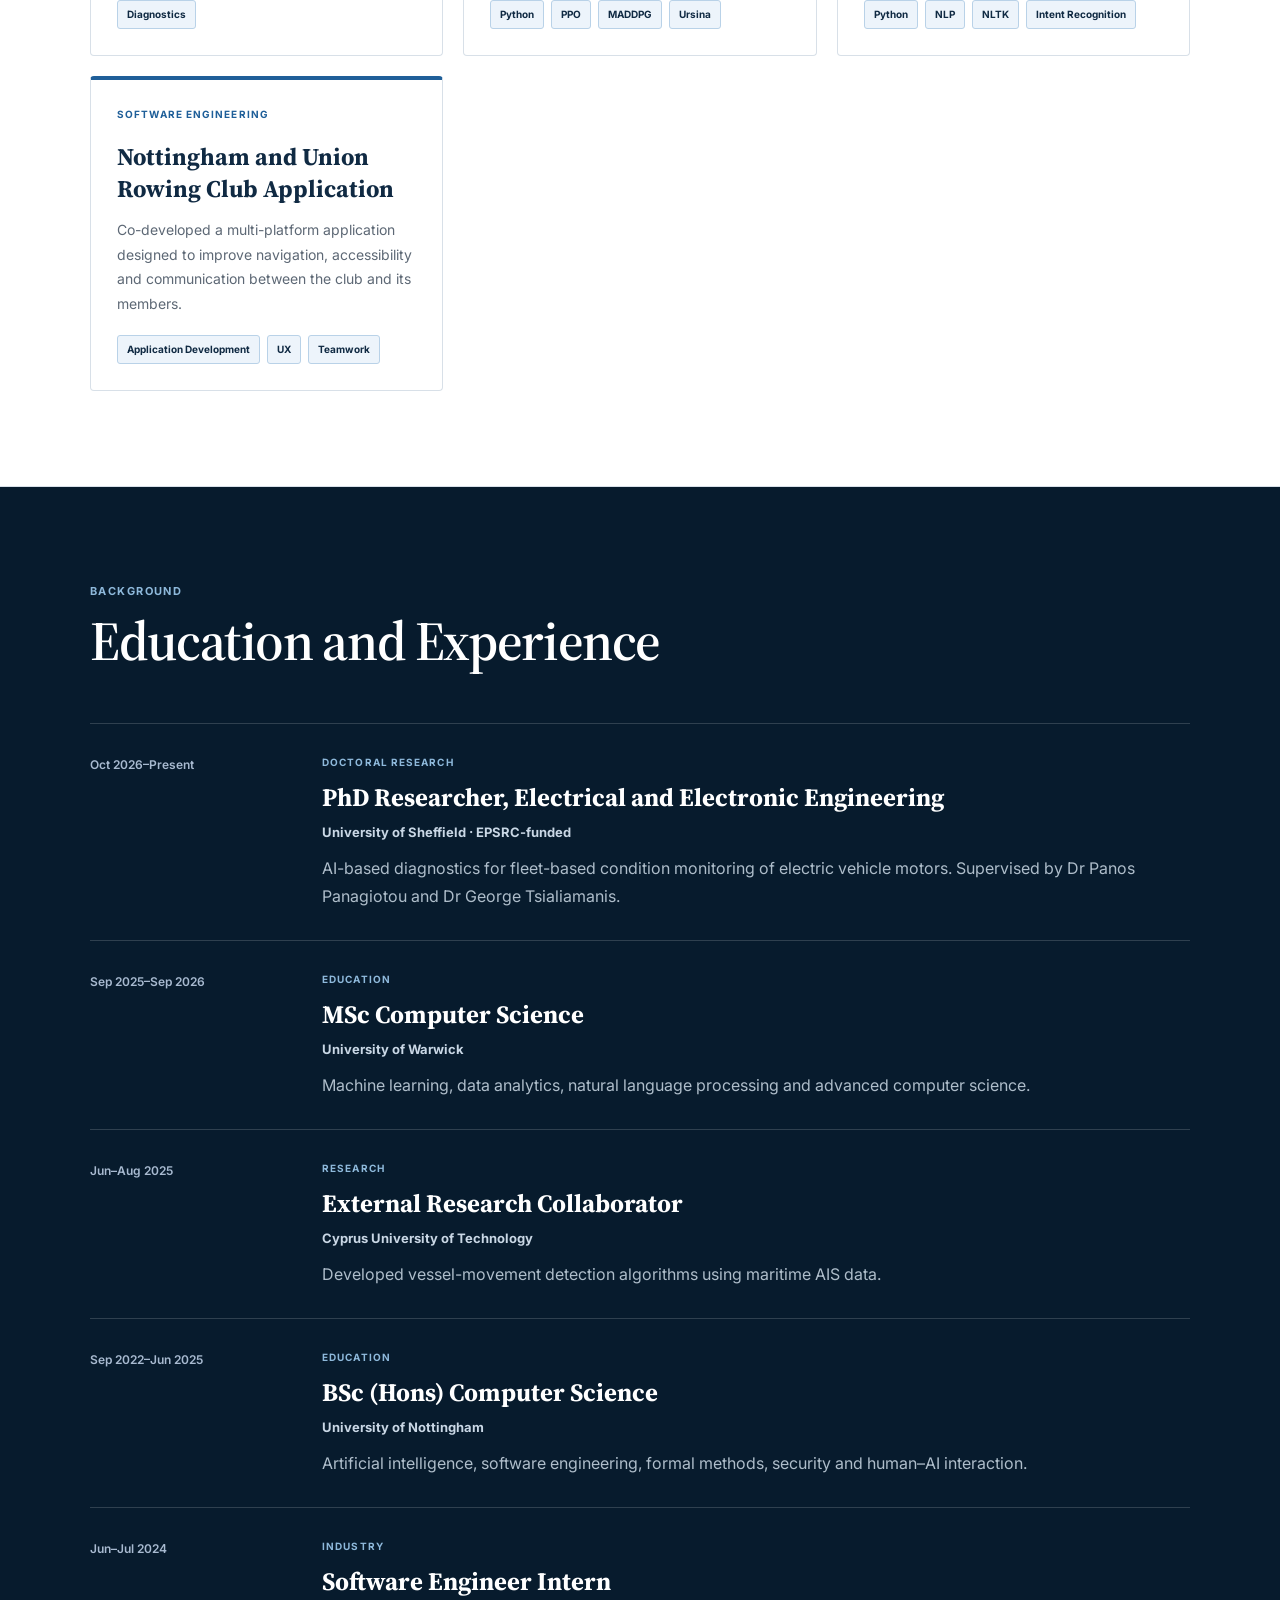
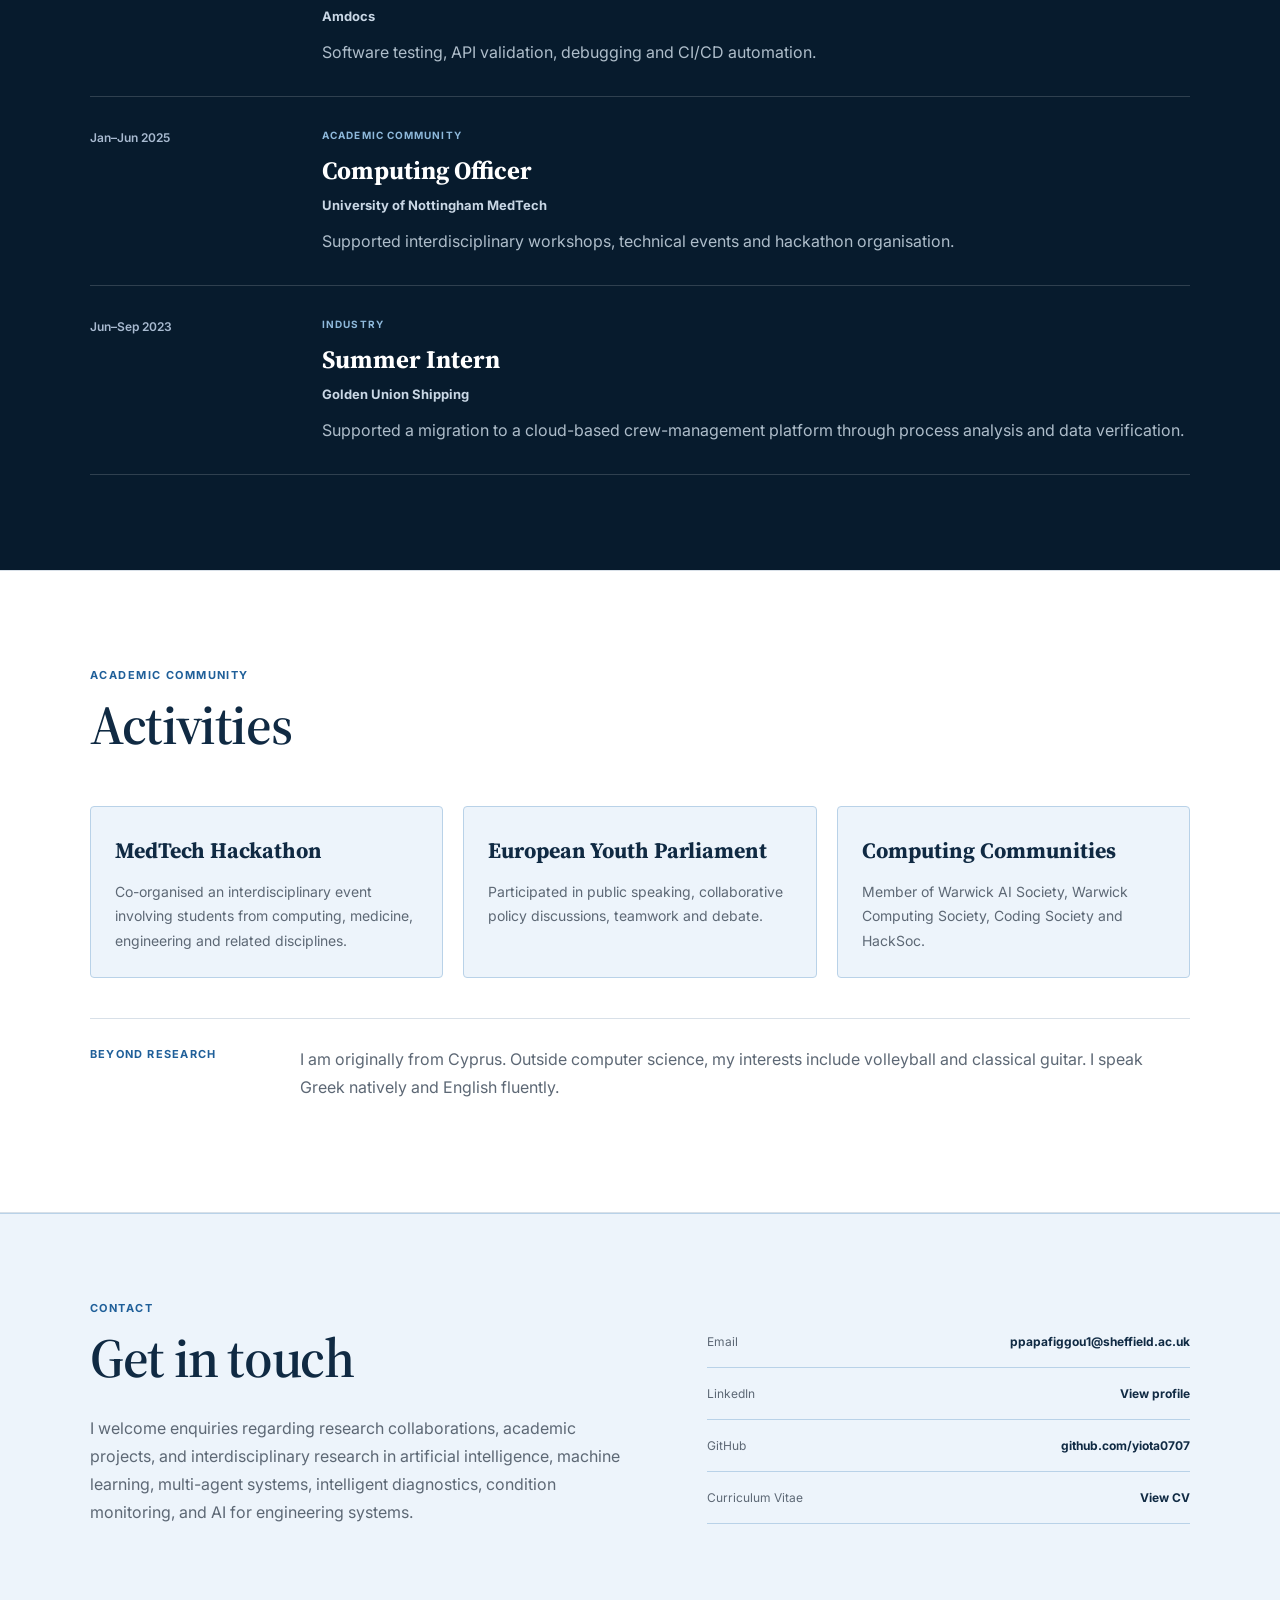
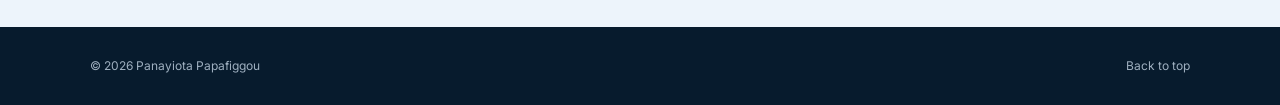
==== commit 27980867: "Refresh Sheffield PhD academic website" ====
--- a/index.html
+++ b/index.html
@@ -11,7 +11,7 @@
 
     <meta
         name="description"
-        content="Academic website of Panayiota Papafiggou, an MSc Computer Science student at the University of Warwick with research interests in artificial intelligence, reinforcement learning and multi-agent systems."
+        content="Academic website of Panayiota Papafiggou, an EPSRC-funded PhD researcher at the University of Sheffield working on artificial intelligence for electric motor fault diagnosis and fleet-based condition monitoring."
     >
 
     <meta
@@ -22,7 +22,7 @@
     <meta name="author" content="Panayiota Papafiggou">
 
     <title>
-        Panayiota Papafiggou | Artificial Intelligence Research
+        Panayiota Papafiggou | PhD Researcher, University of Sheffield
     </title>
 
     <link rel="preconnect" href="https://fonts.googleapis.com">
@@ -62,7 +62,7 @@
                     </strong>
 
                     <small>
-                        Artificial Intelligence Research
+                        PhD Researcher · University of Sheffield
                     </small>
 
                 </span>
@@ -113,7 +113,7 @@
 
                 <a
                     class="nav-cv"
-                    href="cv.pdf"
+                    href="cv.html"
                     target="_blank"
                     rel="noopener noreferrer"
                 >
@@ -139,7 +139,7 @@
                 <div class="hero-content reveal">
 
                     <p class="eyebrow">
-                        Artificial Intelligence · Reinforcement Learning · Multi-Agent Systems
+                        Intelligent Diagnostics · Machine Learning · Condition Monitoring
                     </p>
 
                     <h1>
@@ -147,17 +147,17 @@
                     </h1>
 
                     <p class="hero-role">
-                        MSc Computer Science Student
-                        at the University of Warwick
+                        EPSRC-funded PhD Researcher
+                        at the University of Sheffield
                     </p>
 
                     <p class="hero-summary">
-                        I am a computer scientist interested in artificial
-                        intelligence, reinforcement learning and multi-agent
-                        systems. My current research examines how cooperation
-                        emerges between learning agents, with broader interests
-                        in intelligent decision-making, formal methods and
-                        machine learning for engineering applications.
+                        I am a PhD researcher in Electrical and Electronic Engineering
+                        at the University of Sheffield. My EPSRC-funded research
+                        investigates artificial intelligence for fault diagnosis
+                        and fleet-based condition monitoring of electric motors,
+                        including how knowledge can be transferred reliably
+                        between machines and operating conditions.
                     </p>
 
                     <div class="hero-links">
@@ -171,7 +171,7 @@
 
                         <a
                             class="button button-secondary"
-                            href="cv.pdf"
+                            href="cv.html"
                             target="_blank"
                             rel="noopener noreferrer"
                         >
@@ -182,7 +182,7 @@
 
                     <div class="text-links">
 
-                        <a href="mailto:yiotapapafiggou@gmail.com">
+                        <a href="mailto:ppapafiggou1@sheffield.ac.uk">
                             Email
                         </a>
 
@@ -215,23 +215,23 @@
                     <ul class="research-interest-list">
 
                         <li>
-                            Multi-Agent Reinforcement Learning
+                            AI-Based Motor Fault Diagnosis
                         </li>
 
                         <li>
-                            Cooperative Artificial Intelligence
+                            Fleet-Based Condition Monitoring
                         </li>
 
                         <li>
-                            Intelligent Decision-Making
+                            Transfer Learning Across Machines
                         </li>
 
                         <li>
-                            AI for Engineering Systems
+                            Signal Processing and Machine Learning
                         </li>
 
                         <li>
-                            Formal Methods and Type Theory
+                            Reinforcement Learning and Multi-Agent Systems
                         </li>
 
                     </ul>
@@ -240,7 +240,7 @@
 
                         <p>
                             <strong>Institution</strong>
-                            University of Warwick
+                            University of Sheffield
                         </p>
 
                         <p>
@@ -281,9 +281,9 @@
                     <div class="about-introduction reveal">
 
                         <p>
-                            My academic interests centre on how intelligent
-                            systems learn, cooperate and make decisions in
-                            complex environments.
+                            My research examines how machine learning and
+                            engineering knowledge can support reliable
+                            condition monitoring across fleets of electric motors.
                         </p>
 
                     </div>
@@ -291,11 +291,13 @@
                     <div class="about-details reveal">
 
                         <p>
-                            I am currently completing an MSc in Computer
-                            Science at the University of Warwick. My academic
-                            background includes artificial intelligence,
-                            machine learning, formal methods, software
-                            engineering and data analysis.
+                            I began an EPSRC-funded PhD at the University of
+                            Sheffield in October 2026, supervised by
+                            Dr Panos Panagiotou and Dr George Tsialiamanis.
+                            I completed an MSc in Computer Science at the
+                            University of Warwick in September 2026, following
+                            a BSc (Hons) in Computer Science at the
+                            University of Nottingham.
                         </p>
 
                         <p>
@@ -326,16 +328,17 @@
                         </p>
 
                         <h3>
-                            Cooperation in Multi-Agent Reinforcement Learning
+                            AI-Based Diagnostics Across Electric Motor Fleets
                         </h3>
 
                     </div>
 
                     <p>
-                        My MSc dissertation investigates how assortative
-                        matching and partner-selection mechanisms influence
-                        cooperation between reinforcement learning agents in
-                        repeated social dilemmas.
+                        My doctoral research explores population-based
+                        diagnostics and cross-motor learning with limited fault
+                        labels. Initial investigations use simulated induction
+                        motor data, current and search-coil signals, and
+                        spectral analysis across operating loads.
                     </p>
 
                 </div>
@@ -363,14 +366,29 @@
                     </h2>
 
                     <p class="section-description">
-                        My work spans multi-agent reinforcement learning,
-                        maritime data analysis and formal mathematical
-                        methods.
+                        My current research focuses on electric motor diagnostics.
+                        Earlier work includes multi-agent reinforcement learning,
+                        maritime data analysis and formal verification.
                     </p>
 
                 </header>
 
                 
+
+                <article class="research-entry reveal">
+                    <div class="research-entry-meta">
+                        <p>PhD Research · Ongoing</p>
+                        <span>University of Sheffield</span>
+                        <span>2026–Present</span>
+                    </div>
+                    <div class="research-entry-content">
+                        <h3>AI-Based Diagnostics for Fleet-Based Condition Monitoring of Electric Vehicle Motors</h3>
+                        <p class="research-question">How can information from multiple motors improve fault diagnosis on machines with limited labelled fault data?</p>
+                        <p>My EPSRC-funded doctoral project investigates machine-learning approaches to electric motor condition monitoring, with an emphasis on populations of machines, cross-operating-condition robustness and transfer across motor fleets.</p>
+                        <p>Early-stage work includes analysis of simulated 4 kW induction motor signals under different loads and broken rotor bar conditions, using time-domain analysis, FFT and slip-related sideband investigation. Future work will evaluate cross-machine generalisation and the risk of negative transfer. These are ongoing research directions, not validated deployment results.</p>
+                        <div class="keyword-list"><span>Motor Fault Diagnosis</span><span>Population-Based Monitoring</span><span>Transfer Learning</span><span>Signal Processing</span></div>
+                    </div>
+                </article>
 
                 <article class="research-entry reveal">
 
@@ -385,7 +403,7 @@
                         </span>
 
                         <span>
-                            2025–Present
+                            2025–2026
                         </span>
 
                     </div>
@@ -631,6 +649,13 @@
                 <div class="project-grid">
 
                     <article class="project-box reveal">
+                        <p class="project-category">Research Software · In Development</p>
+                        <h3>AXIOM</h3>
+                        <p>An early-stage project exploring reproducible electric-motor signal analysis, experiment organisation and cross-motor diagnostic evaluation. The platform is under development and its diagnostic performance has not yet been validated.</p>
+                        <div class="keyword-list"><span>Research Software</span><span>Reproducibility</span><span>Diagnostics</span></div>
+                    </article>
+
+                    <article class="project-box reveal">
 
                         <p class="project-category">
                             Artificial Intelligence
@@ -770,9 +795,17 @@
                 <div class="experience-list">
 
                     <article class="experience-entry reveal">
+                        <p class="experience-date">Oct 2026–Present</p>
+                        <div><p class="experience-type">Doctoral Research</p>
+                        <h3>PhD Researcher, Electrical and Electronic Engineering</h3>
+                        <h4>University of Sheffield · EPSRC-funded</h4>
+                        <p>AI-based diagnostics for fleet-based condition monitoring of electric vehicle motors. Supervised by Dr Panos Panagiotou and Dr George Tsialiamanis.</p></div>
+                    </article>
+
+                    <article class="experience-entry reveal">
 
                         <p class="experience-date">
-                            Sep 2025–Present
+                            Sep 2025–Sep 2026
                         </p>
 
                         <div>
@@ -1063,14 +1096,14 @@
 
                 <div class="contact-details reveal">
 
-                    <a href="mailto:yiotapapafiggou@gmail.com">
+                    <a href="mailto:ppapafiggou1@sheffield.ac.uk">
 
                         <span>
                             Email
                         </span>
 
                         <strong>
-                            yiotapapafiggou@gmail.com
+                            ppapafiggou1@sheffield.ac.uk
                         </strong>
 
                     </a>
@@ -1108,7 +1141,7 @@
                     </a>
 
                     <a
-                        href="cv.pdf"
+                        href="cv.html"
                         target="_blank"
                         rel="noopener noreferrer"
                     >
@@ -1118,7 +1151,7 @@
                         </span>
 
                         <strong>
-                            Download PDF
+                            View CV
                         </strong>
 
                     </a>
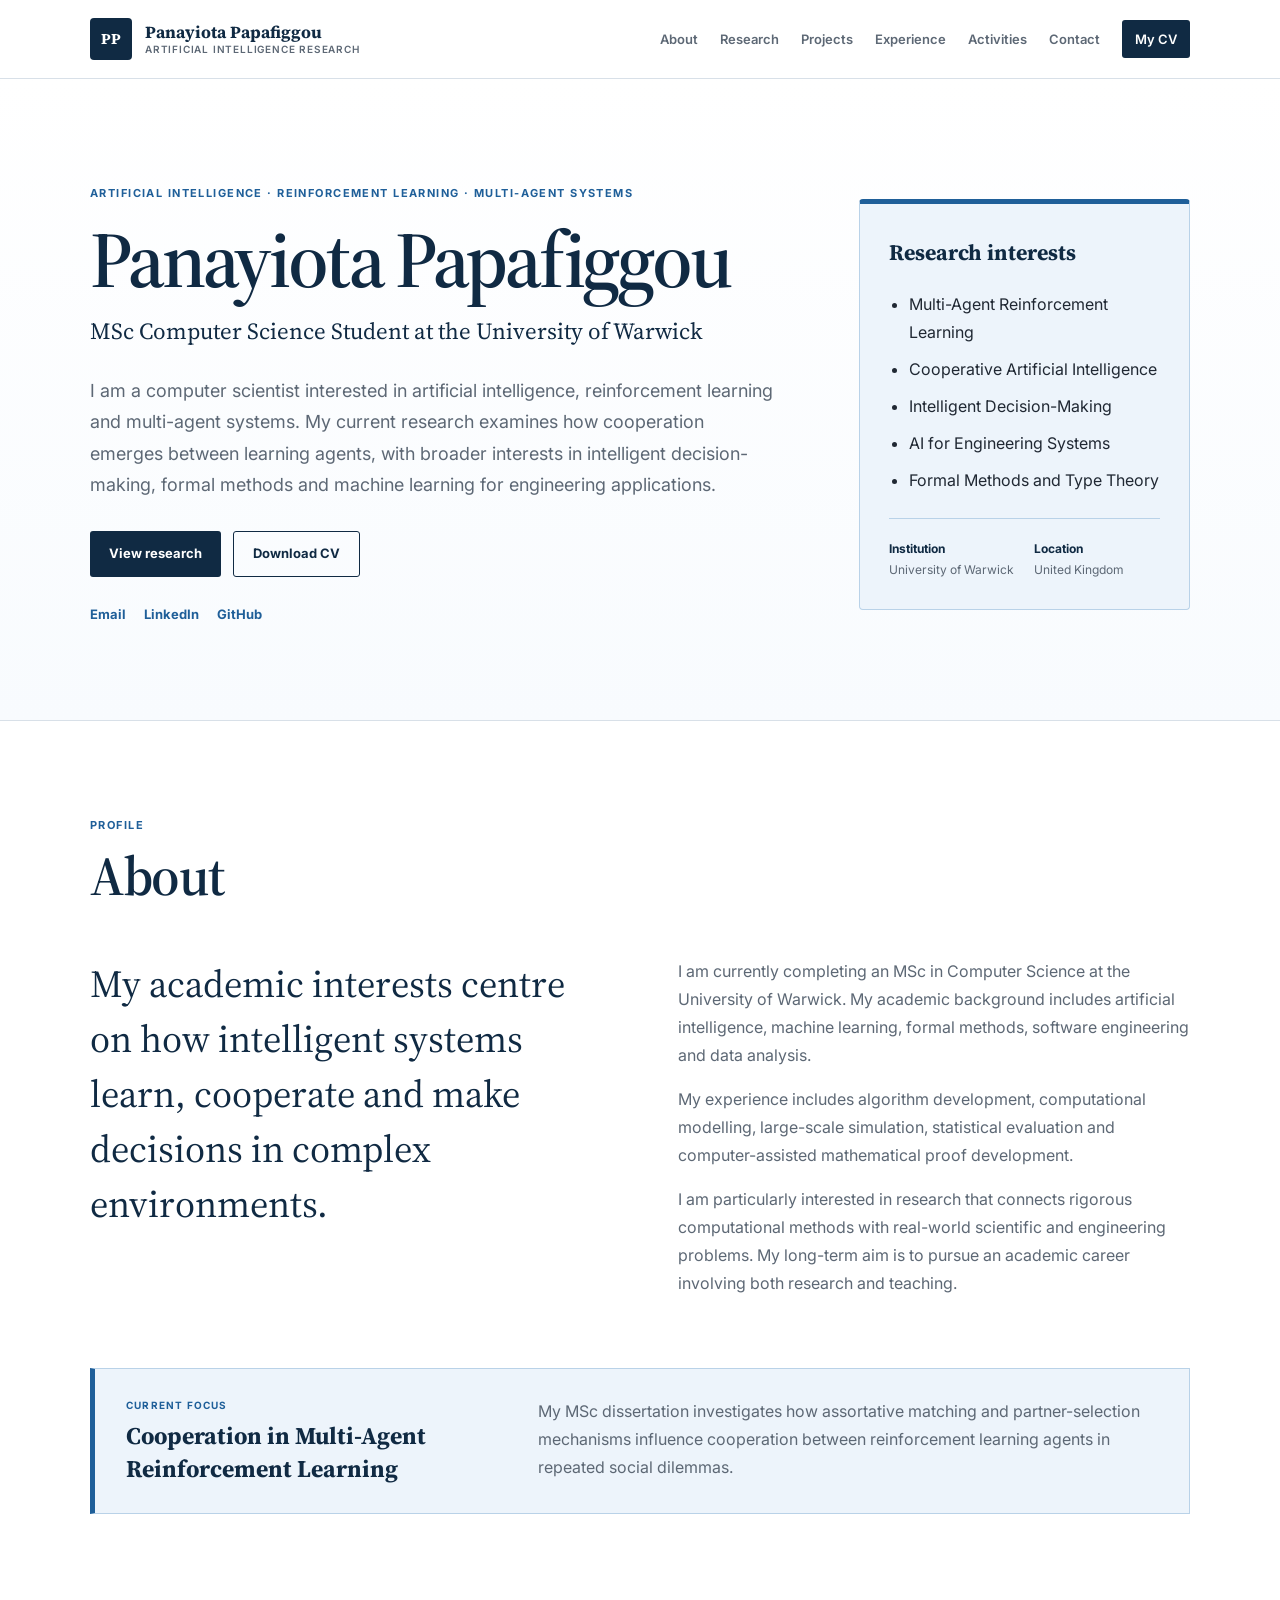
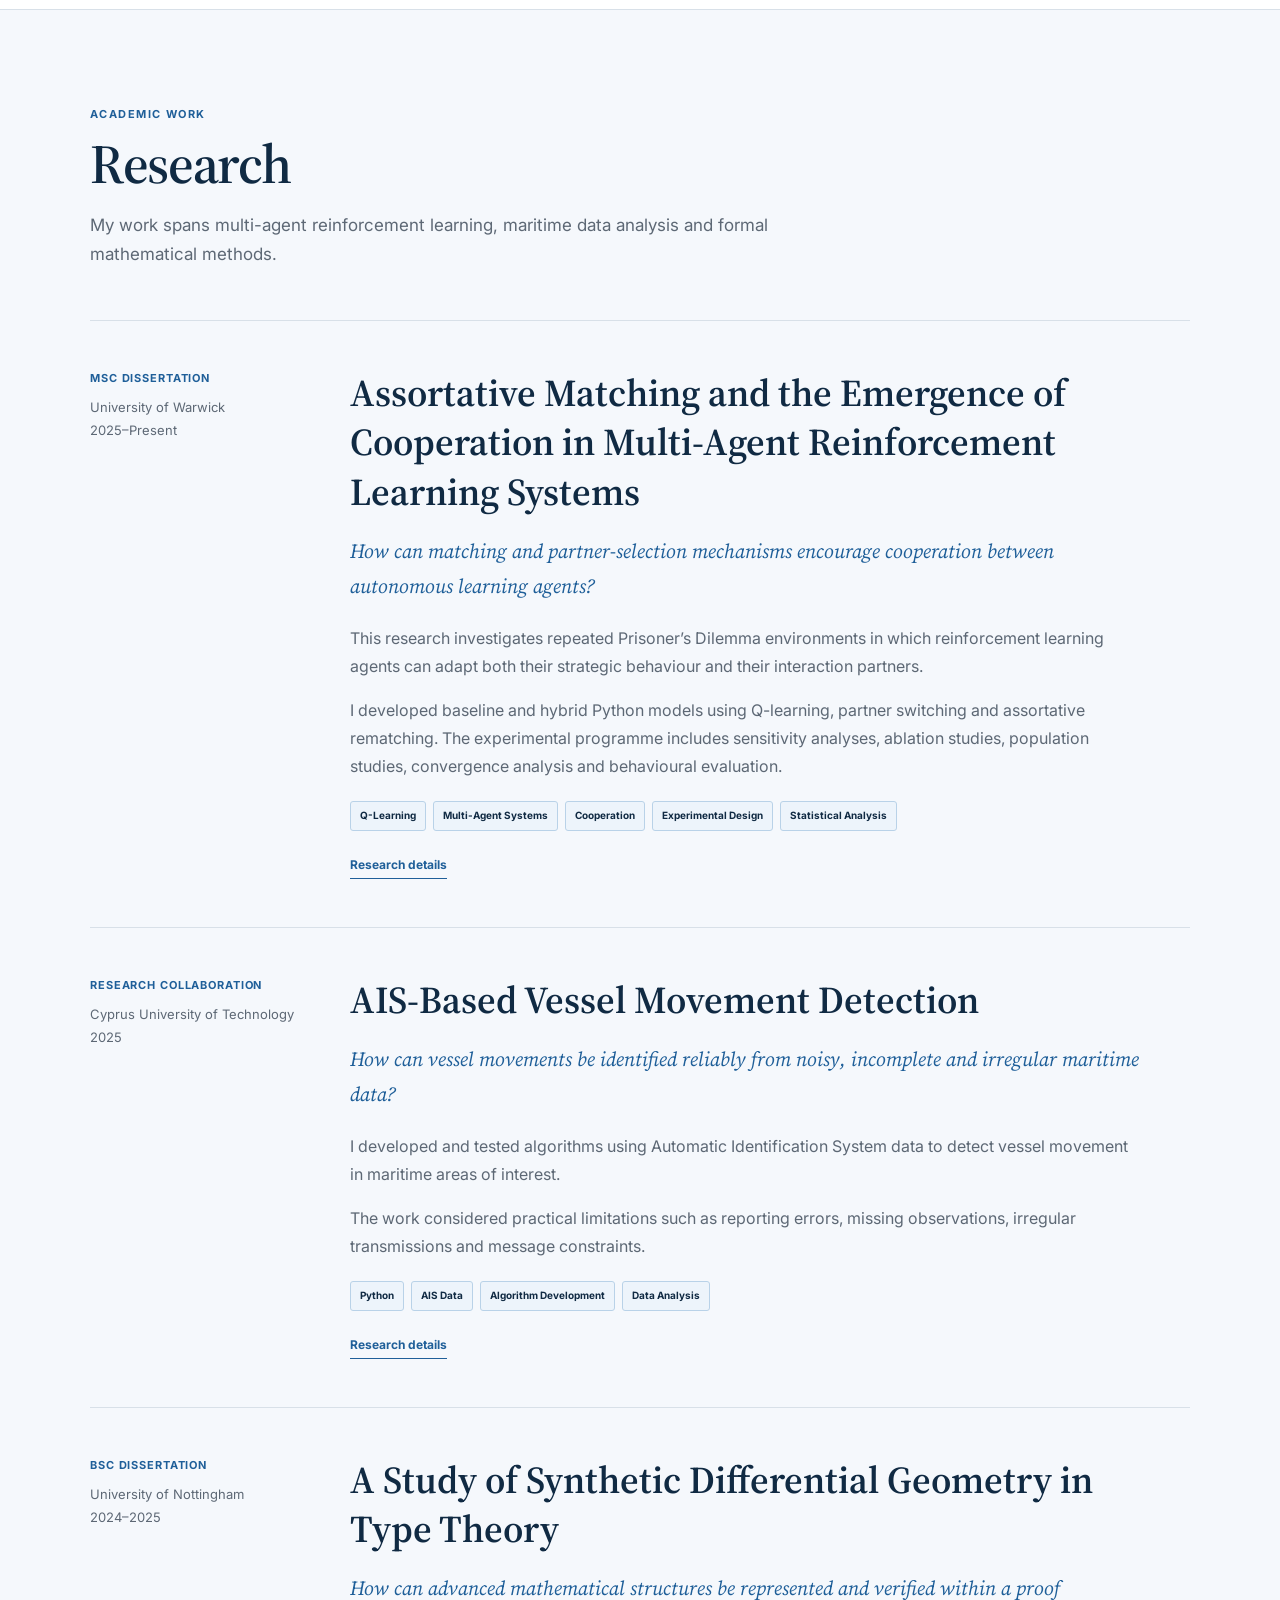
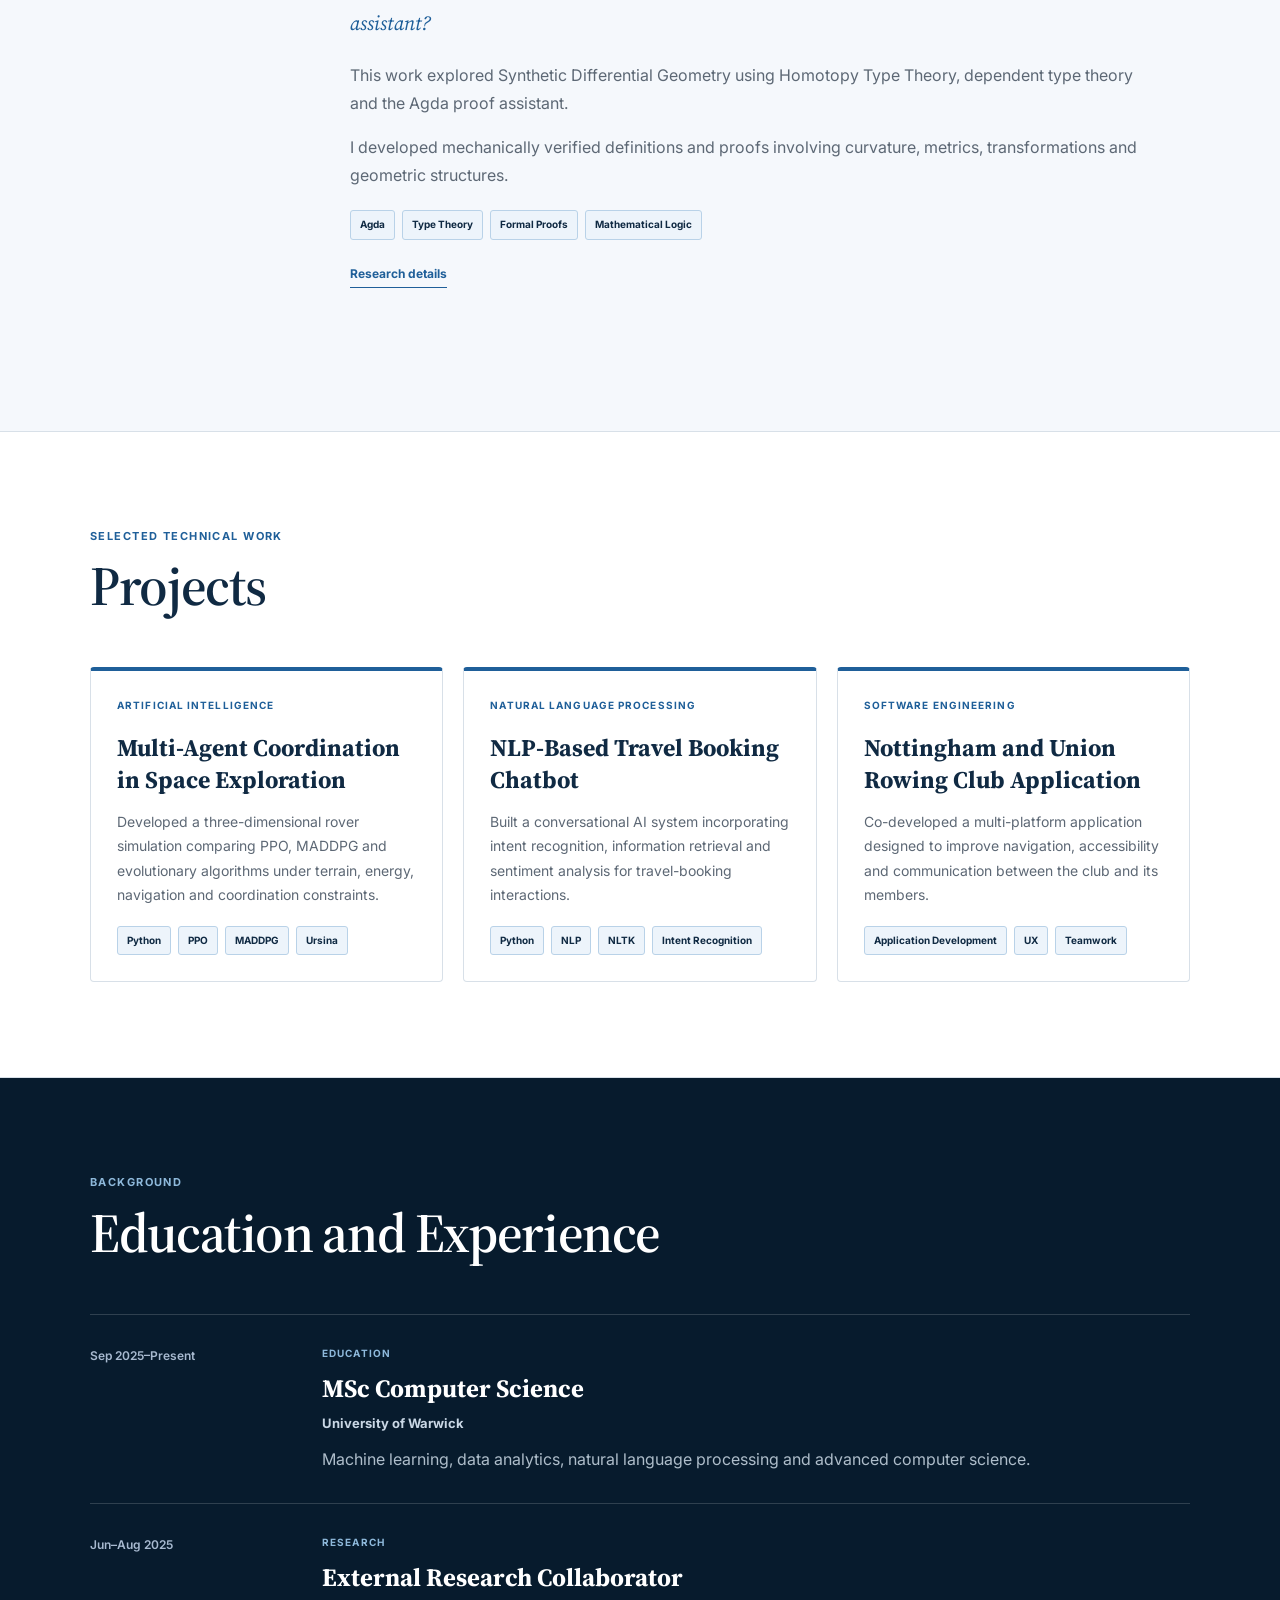
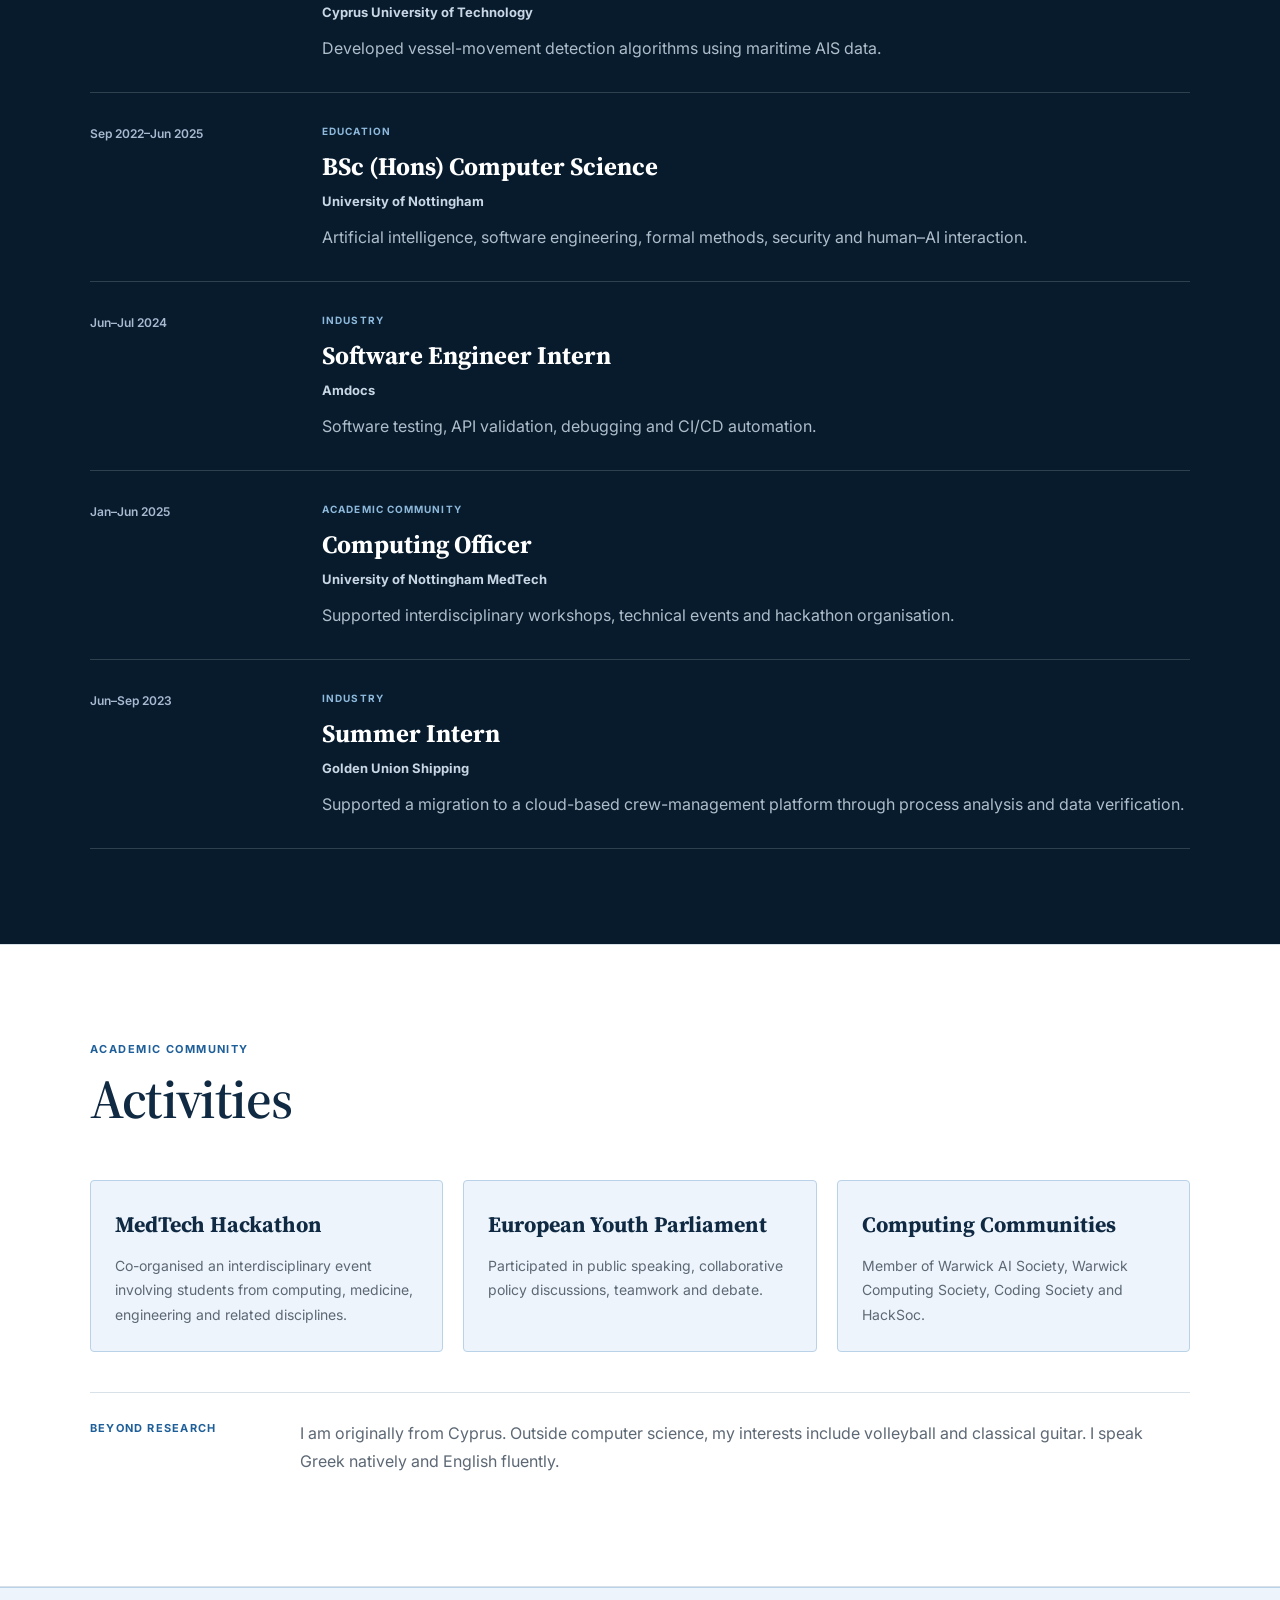
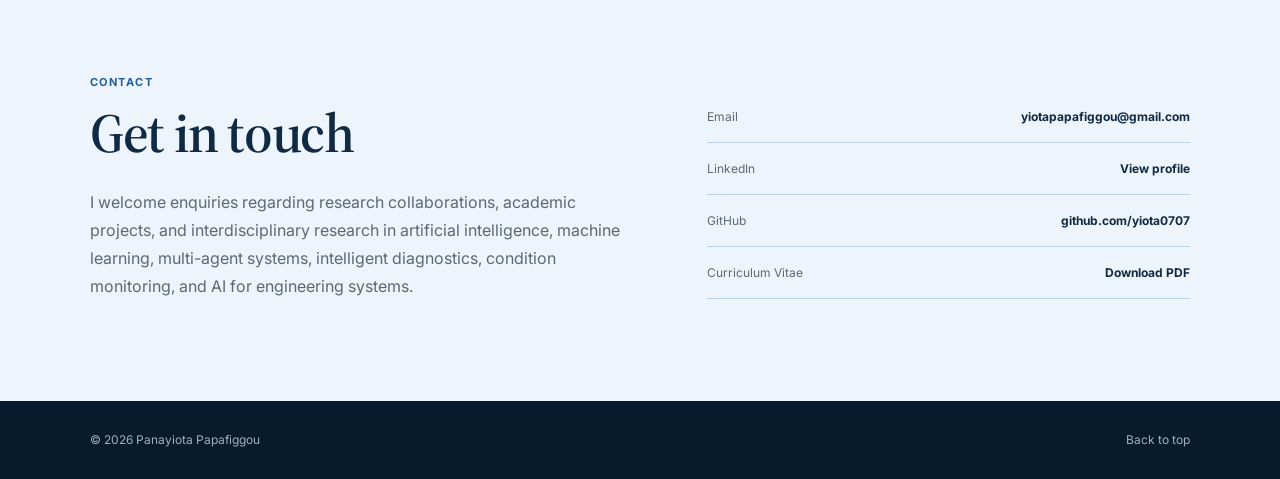
==== commit fefecec6: "Initial website" ====
--- a/index.html
+++ b/index.html
@@ -11,7 +11,7 @@
 
     <meta
         name="description"
-        content="Academic website of Panayiota Papafiggou, an EPSRC-funded PhD researcher at the University of Sheffield working on artificial intelligence for electric motor fault diagnosis and fleet-based condition monitoring."
+        content="Academic website of Panayiota Papafiggou, an MSc Computer Science student at the University of Warwick with research interests in artificial intelligence, reinforcement learning and multi-agent systems."
     >
 
     <meta
@@ -22,7 +22,7 @@
     <meta name="author" content="Panayiota Papafiggou">
 
     <title>
-        Panayiota Papafiggou | PhD Researcher, University of Sheffield
+        Panayiota Papafiggou | Artificial Intelligence Research
     </title>
 
     <link rel="preconnect" href="https://fonts.googleapis.com">
@@ -62,7 +62,7 @@
                     </strong>
 
                     <small>
-                        PhD Researcher · University of Sheffield
+                        Artificial Intelligence Research
                     </small>
 
                 </span>
@@ -113,7 +113,7 @@
 
                 <a
                     class="nav-cv"
-                    href="cv.html"
+                    href="cv.pdf"
                     target="_blank"
                     rel="noopener noreferrer"
                 >
@@ -139,7 +139,7 @@
                 <div class="hero-content reveal">
 
                     <p class="eyebrow">
-                        Intelligent Diagnostics · Machine Learning · Condition Monitoring
+                        Artificial Intelligence · Reinforcement Learning · Multi-Agent Systems
                     </p>
 
                     <h1>
@@ -147,17 +147,17 @@
                     </h1>
 
                     <p class="hero-role">
-                        EPSRC-funded PhD Researcher
-                        at the University of Sheffield
+                        MSc Computer Science Student
+                        at the University of Warwick
                     </p>
 
                     <p class="hero-summary">
-                        I am a PhD researcher in Electrical and Electronic Engineering
-                        at the University of Sheffield. My EPSRC-funded research
-                        investigates artificial intelligence for fault diagnosis
-                        and fleet-based condition monitoring of electric motors,
-                        including how knowledge can be transferred reliably
-                        between machines and operating conditions.
+                        I am a computer scientist interested in artificial
+                        intelligence, reinforcement learning and multi-agent
+                        systems. My current research examines how cooperation
+                        emerges between learning agents, with broader interests
+                        in intelligent decision-making, formal methods and
+                        machine learning for engineering applications.
                     </p>
 
                     <div class="hero-links">
@@ -171,7 +171,7 @@
 
                         <a
                             class="button button-secondary"
-                            href="cv.html"
+                            href="cv.pdf"
                             target="_blank"
                             rel="noopener noreferrer"
                         >
@@ -182,7 +182,7 @@
 
                     <div class="text-links">
 
-                        <a href="mailto:ppapafiggou1@sheffield.ac.uk">
+                        <a href="mailto:yiotapapafiggou@gmail.com">
                             Email
                         </a>
 
@@ -215,23 +215,23 @@
                     <ul class="research-interest-list">
 
                         <li>
-                            AI-Based Motor Fault Diagnosis
+                            Multi-Agent Reinforcement Learning
                         </li>
 
                         <li>
-                            Fleet-Based Condition Monitoring
+                            Cooperative Artificial Intelligence
                         </li>
 
                         <li>
-                            Transfer Learning Across Machines
+                            Intelligent Decision-Making
                         </li>
 
                         <li>
-                            Signal Processing and Machine Learning
+                            AI for Engineering Systems
                         </li>
 
                         <li>
-                            Reinforcement Learning and Multi-Agent Systems
+                            Formal Methods and Type Theory
                         </li>
 
                     </ul>
@@ -240,7 +240,7 @@
 
                         <p>
                             <strong>Institution</strong>
-                            University of Sheffield
+                            University of Warwick
                         </p>
 
                         <p>
@@ -281,9 +281,9 @@
                     <div class="about-introduction reveal">
 
                         <p>
-                            My research examines how machine learning and
-                            engineering knowledge can support reliable
-                            condition monitoring across fleets of electric motors.
+                            My academic interests centre on how intelligent
+                            systems learn, cooperate and make decisions in
+                            complex environments.
                         </p>
 
                     </div>
@@ -291,13 +291,11 @@
                     <div class="about-details reveal">
 
                         <p>
-                            I began an EPSRC-funded PhD at the University of
-                            Sheffield in October 2026, supervised by
-                            Dr Panos Panagiotou and Dr George Tsialiamanis.
-                            I completed an MSc in Computer Science at the
-                            University of Warwick in September 2026, following
-                            a BSc (Hons) in Computer Science at the
-                            University of Nottingham.
+                            I am currently completing an MSc in Computer
+                            Science at the University of Warwick. My academic
+                            background includes artificial intelligence,
+                            machine learning, formal methods, software
+                            engineering and data analysis.
                         </p>
 
                         <p>
@@ -328,17 +326,16 @@
                         </p>
 
                         <h3>
-                            AI-Based Diagnostics Across Electric Motor Fleets
+                            Cooperation in Multi-Agent Reinforcement Learning
                         </h3>
 
                     </div>
 
                     <p>
-                        My doctoral research explores population-based
-                        diagnostics and cross-motor learning with limited fault
-                        labels. Initial investigations use simulated induction
-                        motor data, current and search-coil signals, and
-                        spectral analysis across operating loads.
+                        My MSc dissertation investigates how assortative
+                        matching and partner-selection mechanisms influence
+                        cooperation between reinforcement learning agents in
+                        repeated social dilemmas.
                     </p>
 
                 </div>
@@ -366,29 +363,14 @@
                     </h2>
 
                     <p class="section-description">
-                        My current research focuses on electric motor diagnostics.
-                        Earlier work includes multi-agent reinforcement learning,
-                        maritime data analysis and formal verification.
+                        My work spans multi-agent reinforcement learning,
+                        maritime data analysis and formal mathematical
+                        methods.
                     </p>
 
                 </header>
 
                 
-
-                <article class="research-entry reveal">
-                    <div class="research-entry-meta">
-                        <p>PhD Research · Ongoing</p>
-                        <span>University of Sheffield</span>
-                        <span>2026–Present</span>
-                    </div>
-                    <div class="research-entry-content">
-                        <h3>AI-Based Diagnostics for Fleet-Based Condition Monitoring of Electric Vehicle Motors</h3>
-                        <p class="research-question">How can information from multiple motors improve fault diagnosis on machines with limited labelled fault data?</p>
-                        <p>My EPSRC-funded doctoral project investigates machine-learning approaches to electric motor condition monitoring, with an emphasis on populations of machines, cross-operating-condition robustness and transfer across motor fleets.</p>
-                        <p>Early-stage work includes analysis of simulated 4 kW induction motor signals under different loads and broken rotor bar conditions, using time-domain analysis, FFT and slip-related sideband investigation. Future work will evaluate cross-machine generalisation and the risk of negative transfer. These are ongoing research directions, not validated deployment results.</p>
-                        <div class="keyword-list"><span>Motor Fault Diagnosis</span><span>Population-Based Monitoring</span><span>Transfer Learning</span><span>Signal Processing</span></div>
-                    </div>
-                </article>
 
                 <article class="research-entry reveal">
 
@@ -403,7 +385,7 @@
                         </span>
 
                         <span>
-                            2025–2026
+                            2025–Present
                         </span>
 
                     </div>
@@ -649,13 +631,6 @@
                 <div class="project-grid">
 
                     <article class="project-box reveal">
-                        <p class="project-category">Research Software · In Development</p>
-                        <h3>AXIOM</h3>
-                        <p>An early-stage project exploring reproducible electric-motor signal analysis, experiment organisation and cross-motor diagnostic evaluation. The platform is under development and its diagnostic performance has not yet been validated.</p>
-                        <div class="keyword-list"><span>Research Software</span><span>Reproducibility</span><span>Diagnostics</span></div>
-                    </article>
-
-                    <article class="project-box reveal">
 
                         <p class="project-category">
                             Artificial Intelligence
@@ -795,17 +770,9 @@
                 <div class="experience-list">
 
                     <article class="experience-entry reveal">
-                        <p class="experience-date">Oct 2026–Present</p>
-                        <div><p class="experience-type">Doctoral Research</p>
-                        <h3>PhD Researcher, Electrical and Electronic Engineering</h3>
-                        <h4>University of Sheffield · EPSRC-funded</h4>
-                        <p>AI-based diagnostics for fleet-based condition monitoring of electric vehicle motors. Supervised by Dr Panos Panagiotou and Dr George Tsialiamanis.</p></div>
-                    </article>
-
-                    <article class="experience-entry reveal">
 
                         <p class="experience-date">
-                            Sep 2025–Sep 2026
+                            Sep 2025–Present
                         </p>
 
                         <div>
@@ -1096,14 +1063,14 @@
 
                 <div class="contact-details reveal">
 
-                    <a href="mailto:ppapafiggou1@sheffield.ac.uk">
+                    <a href="mailto:yiotapapafiggou@gmail.com">
 
                         <span>
                             Email
                         </span>
 
                         <strong>
-                            ppapafiggou1@sheffield.ac.uk
+                            yiotapapafiggou@gmail.com
                         </strong>
 
                     </a>
@@ -1141,7 +1108,7 @@
                     </a>
 
                     <a
-                        href="cv.html"
+                        href="cv.pdf"
                         target="_blank"
                         rel="noopener noreferrer"
                     >
@@ -1151,7 +1118,7 @@
                         </span>
 
                         <strong>
-                            View CV
+                            Download PDF
                         </strong>
 
                     </a>
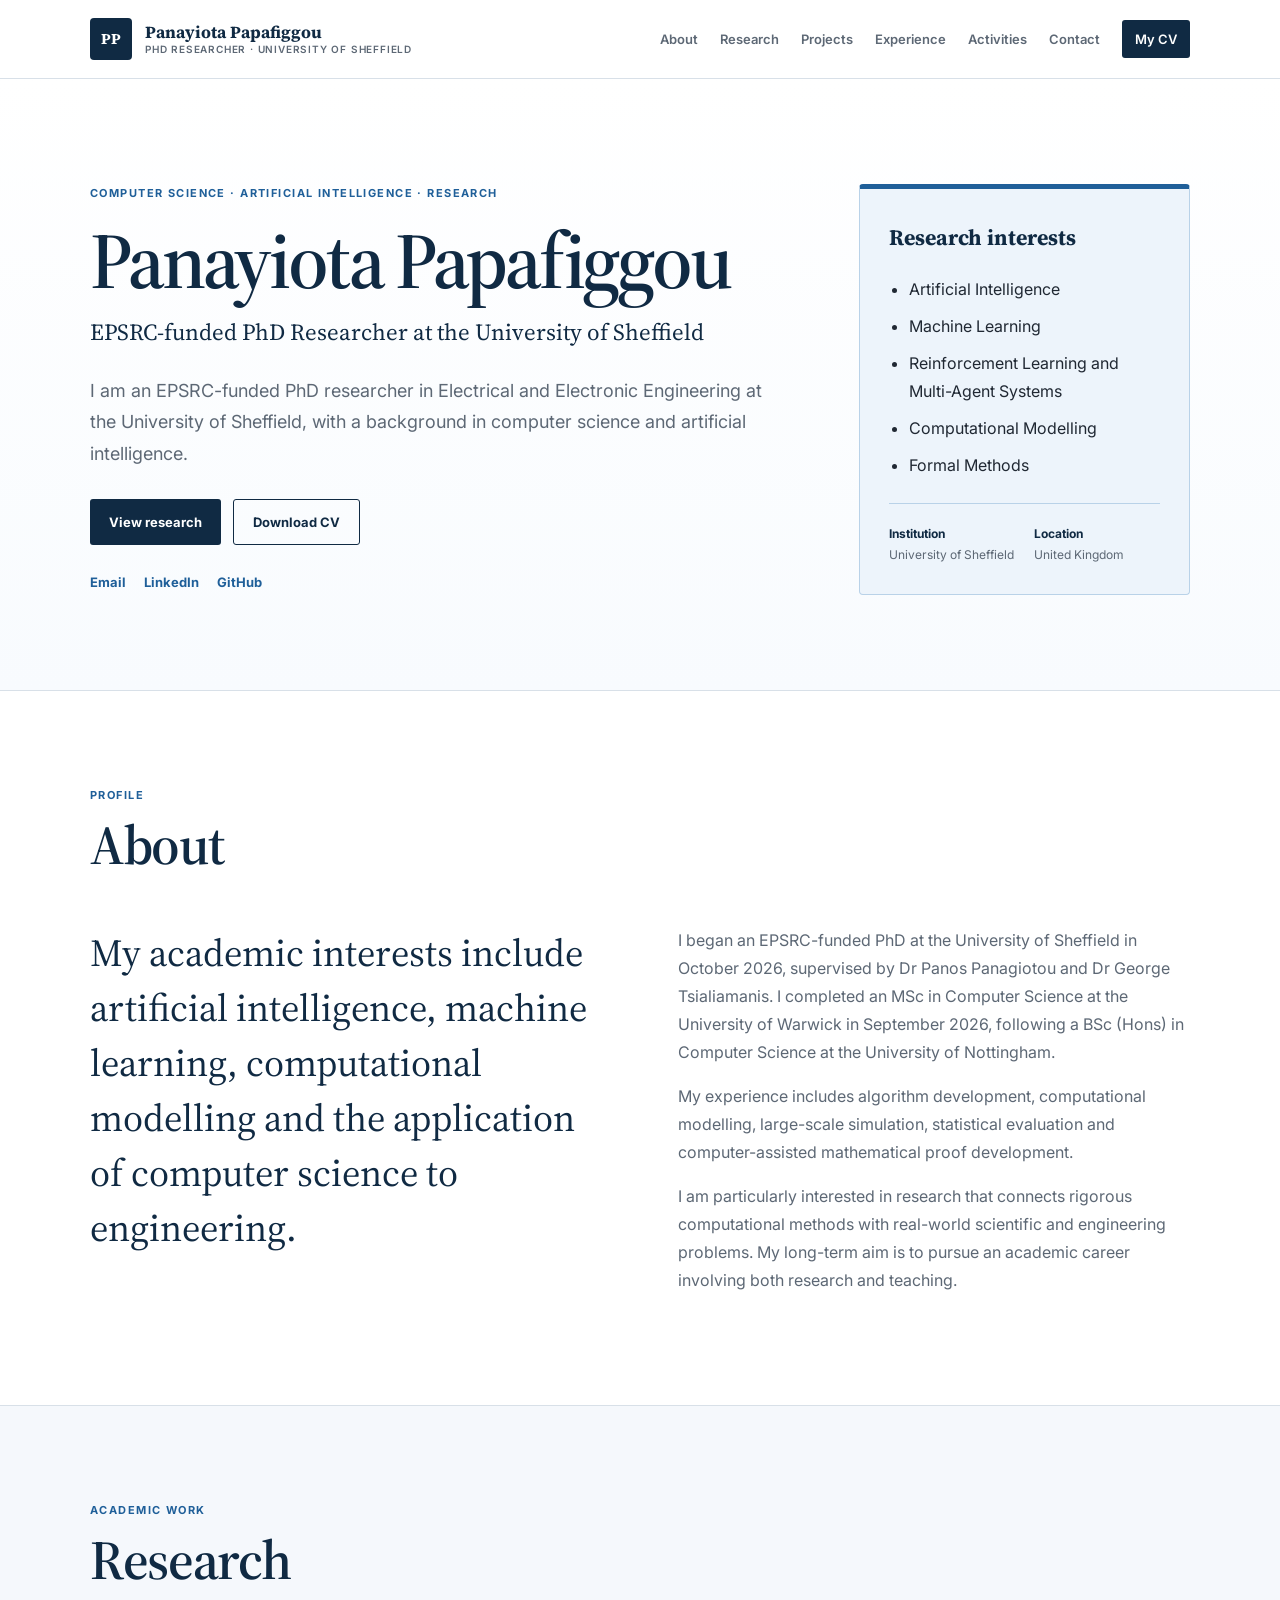
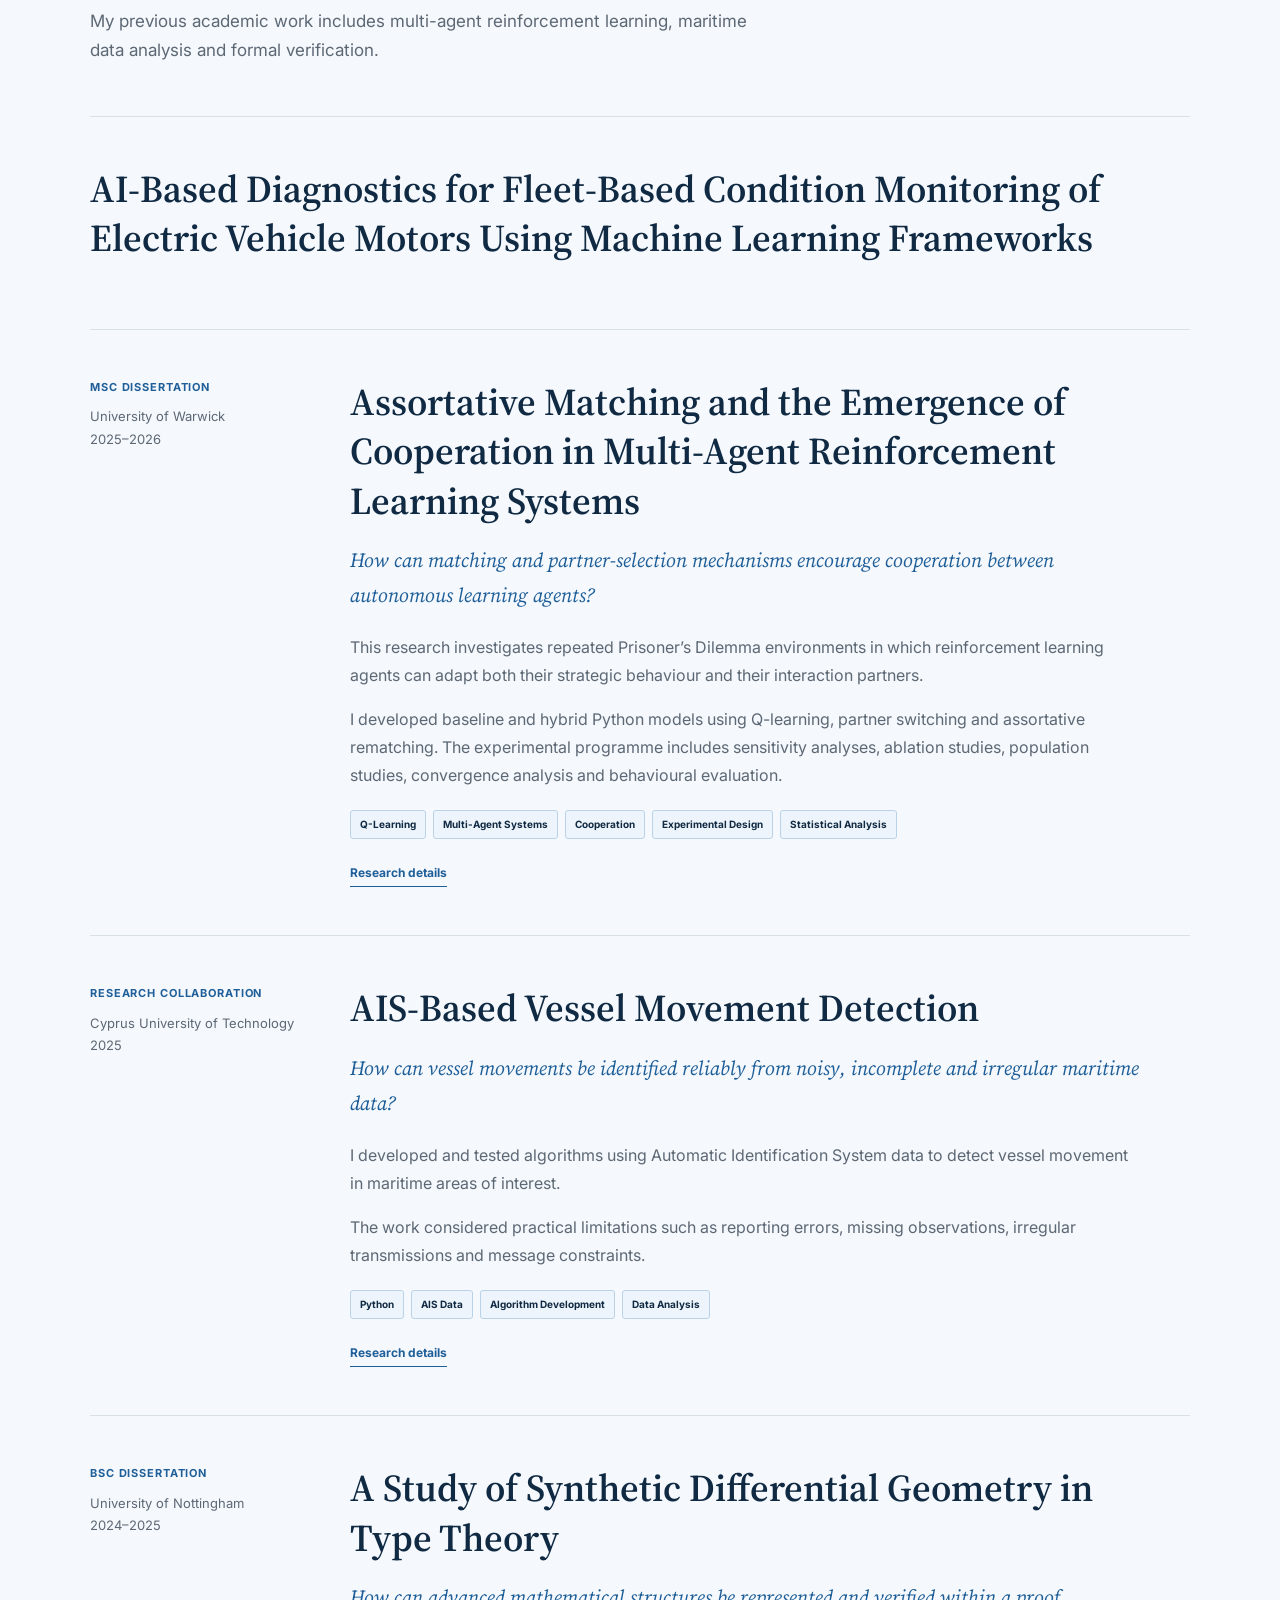
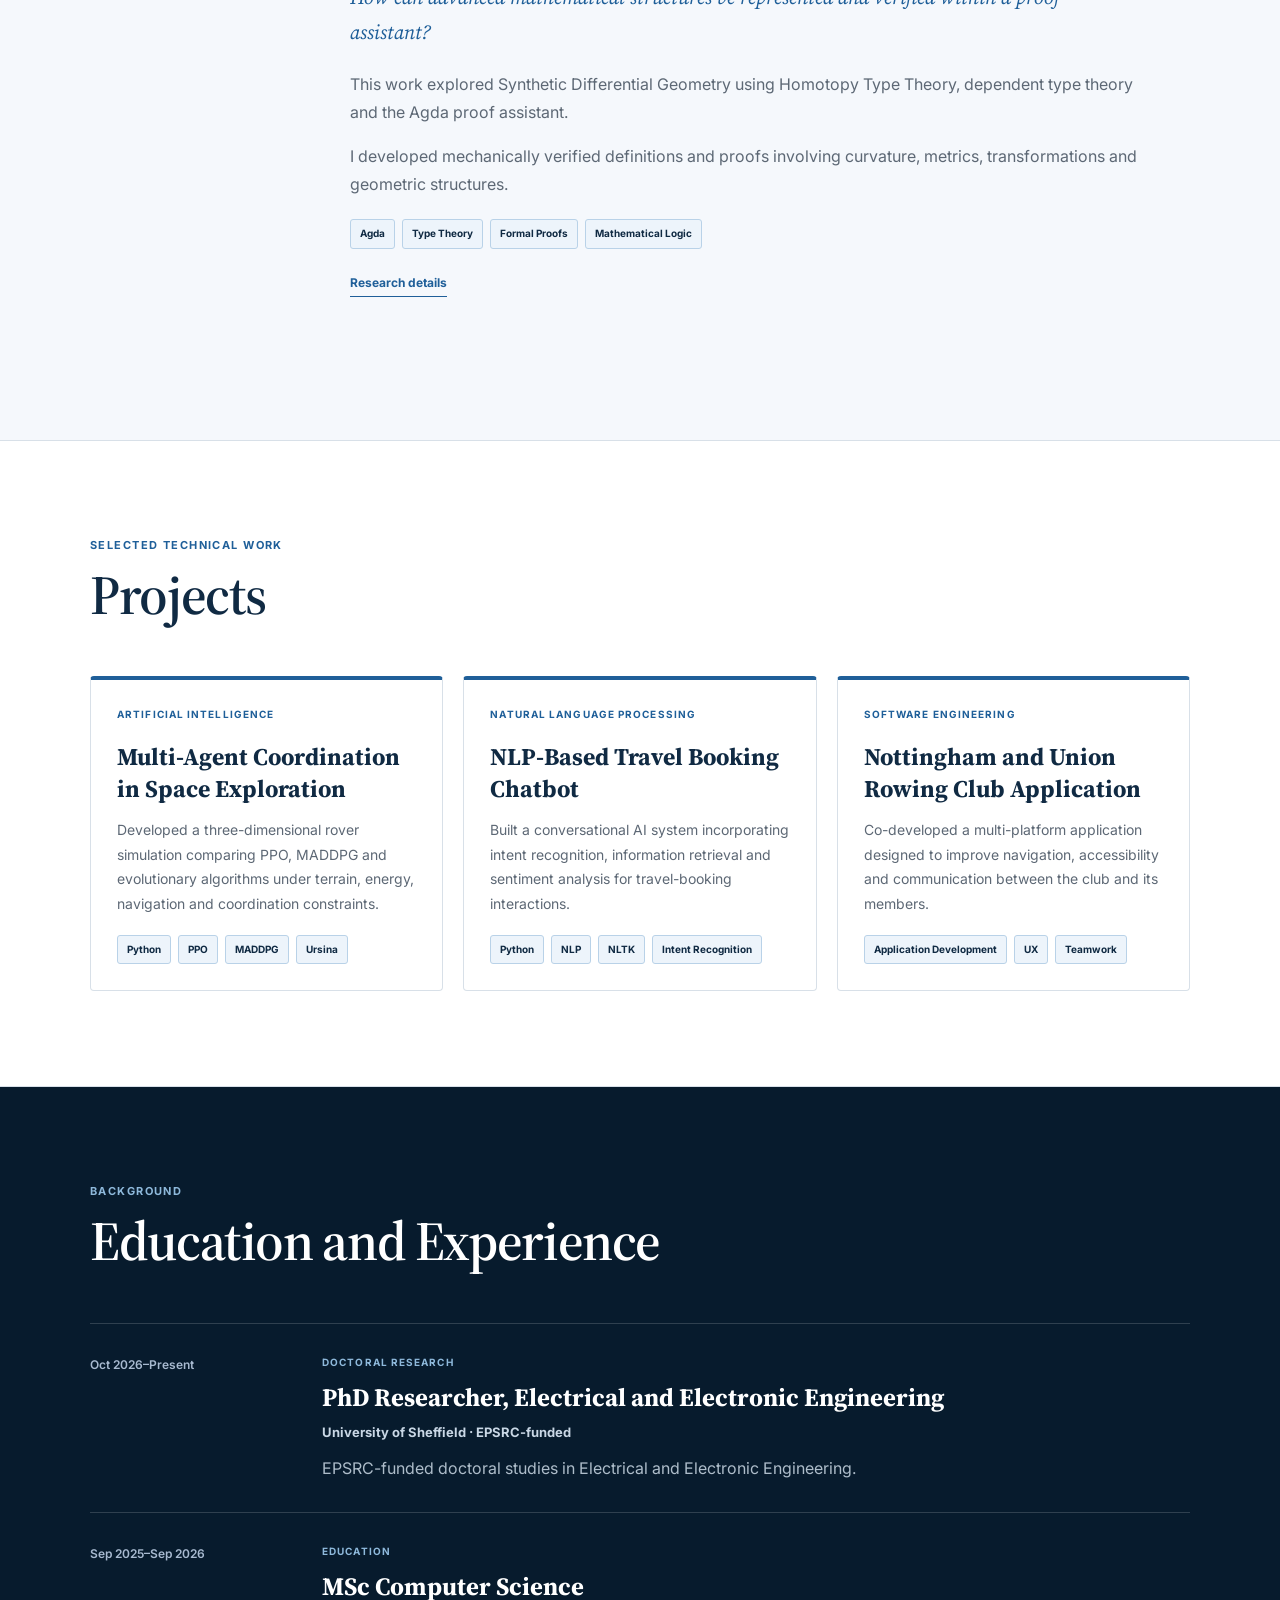
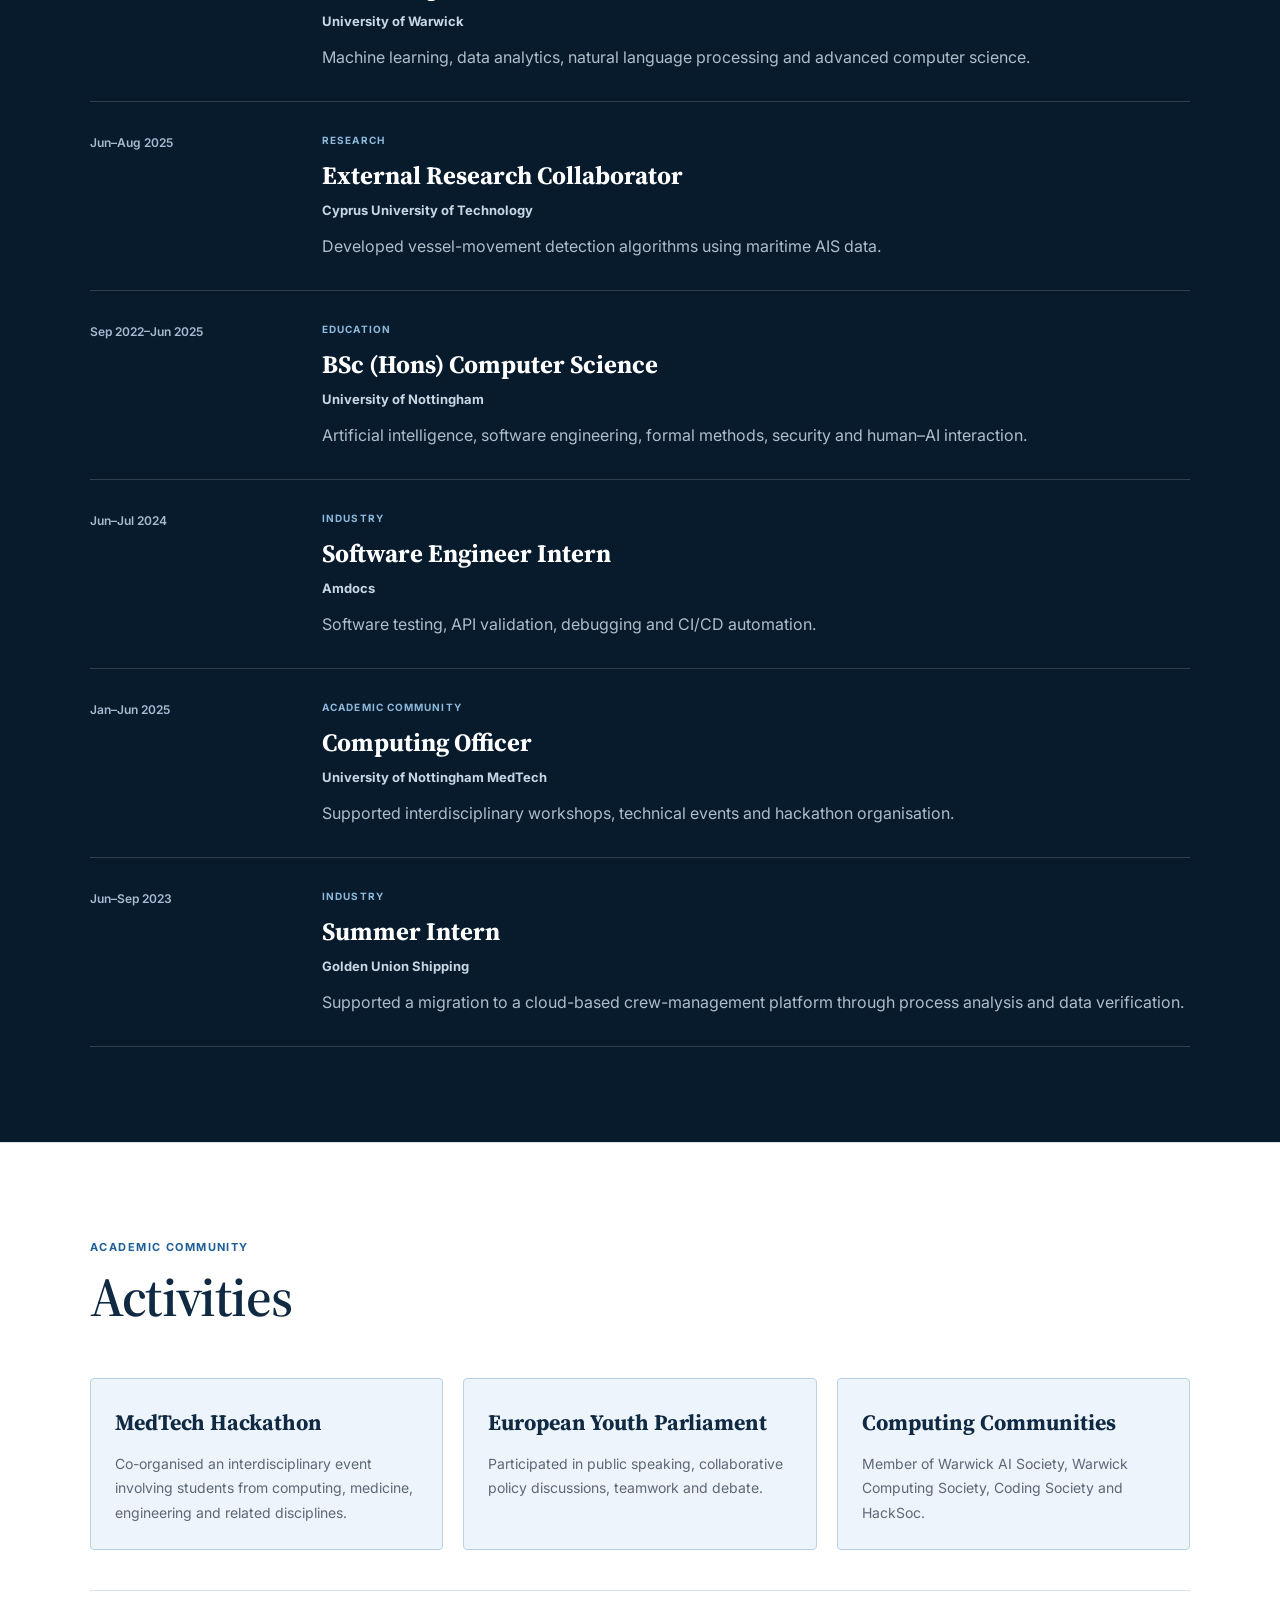
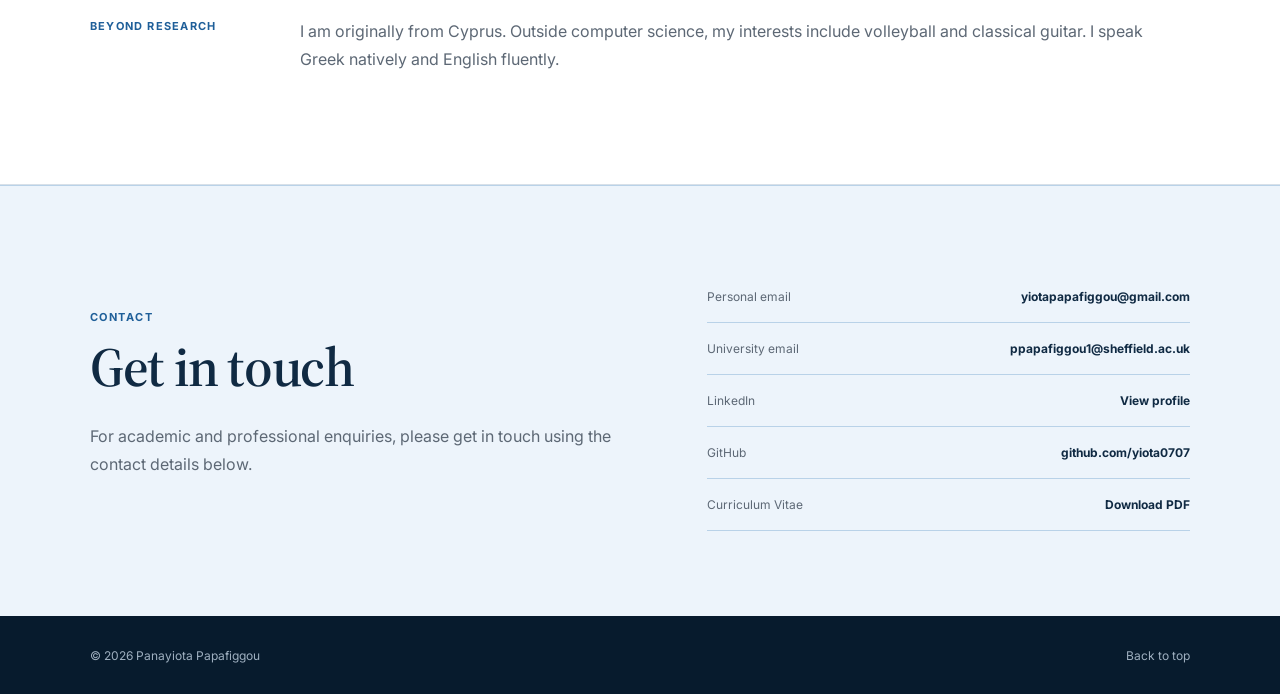
==== commit 1fb8ce8b: "Restore latest approved index.html after site rollback" ====
--- a/index.html
+++ b/index.html
@@ -11,7 +11,7 @@
 
     <meta
         name="description"
-        content="Academic website of Panayiota Papafiggou, an MSc Computer Science student at the University of Warwick with research interests in artificial intelligence, reinforcement learning and multi-agent systems."
+        content="Academic website of Panayiota Papafiggou, EPSRC-funded PhD researcher at the University of Sheffield."
     >
 
     <meta
@@ -22,7 +22,7 @@
     <meta name="author" content="Panayiota Papafiggou">
 
     <title>
-        Panayiota Papafiggou | Artificial Intelligence Research
+        Panayiota Papafiggou | PhD Researcher, University of Sheffield
     </title>
 
     <link rel="preconnect" href="https://fonts.googleapis.com">
@@ -62,7 +62,7 @@
                     </strong>
 
                     <small>
-                        Artificial Intelligence Research
+                        PhD Researcher · University of Sheffield
                     </small>
 
                 </span>
@@ -139,7 +139,7 @@
                 <div class="hero-content reveal">
 
                     <p class="eyebrow">
-                        Artificial Intelligence · Reinforcement Learning · Multi-Agent Systems
+                        Computer Science · Artificial Intelligence · Research
                     </p>
 
                     <h1>
@@ -147,17 +147,12 @@
                     </h1>
 
                     <p class="hero-role">
-                        MSc Computer Science Student
-                        at the University of Warwick
+                        EPSRC-funded PhD Researcher
+                        at the University of Sheffield
                     </p>
 
                     <p class="hero-summary">
-                        I am a computer scientist interested in artificial
-                        intelligence, reinforcement learning and multi-agent
-                        systems. My current research examines how cooperation
-                        emerges between learning agents, with broader interests
-                        in intelligent decision-making, formal methods and
-                        machine learning for engineering applications.
+                        I am an EPSRC-funded PhD researcher in Electrical and Electronic Engineering at the University of Sheffield, with a background in computer science and artificial intelligence.
                     </p>
 
                     <div class="hero-links">
@@ -182,7 +177,7 @@
 
                     <div class="text-links">
 
-                        <a href="mailto:yiotapapafiggou@gmail.com">
+                        <a href="mailto:ppapafiggou1@sheffield.ac.uk">
                             Email
                         </a>
 
@@ -214,25 +209,11 @@
 
                     <ul class="research-interest-list">
 
-                        <li>
-                            Multi-Agent Reinforcement Learning
-                        </li>
-
-                        <li>
-                            Cooperative Artificial Intelligence
-                        </li>
-
-                        <li>
-                            Intelligent Decision-Making
-                        </li>
-
-                        <li>
-                            AI for Engineering Systems
-                        </li>
-
-                        <li>
-                            Formal Methods and Type Theory
-                        </li>
+                        <li>Artificial Intelligence</li>
+                        <li>Machine Learning</li>
+                        <li>Reinforcement Learning and Multi-Agent Systems</li>
+                        <li>Computational Modelling</li>
+                        <li>Formal Methods</li>
 
                     </ul>
 
@@ -240,7 +221,7 @@
 
                         <p>
                             <strong>Institution</strong>
-                            University of Warwick
+                            University of Sheffield
                         </p>
 
                         <p>
@@ -281,9 +262,7 @@
                     <div class="about-introduction reveal">
 
                         <p>
-                            My academic interests centre on how intelligent
-                            systems learn, cooperate and make decisions in
-                            complex environments.
+                            My academic interests include artificial intelligence, machine learning, computational modelling and the application of computer science to engineering.
                         </p>
 
                     </div>
@@ -291,11 +270,13 @@
                     <div class="about-details reveal">
 
                         <p>
-                            I am currently completing an MSc in Computer
-                            Science at the University of Warwick. My academic
-                            background includes artificial intelligence,
-                            machine learning, formal methods, software
-                            engineering and data analysis.
+                            I began an EPSRC-funded PhD at the University of
+                            Sheffield in October 2026, supervised by
+                            Dr Panos Panagiotou and Dr George Tsialiamanis.
+                            I completed an MSc in Computer Science at the
+                            University of Warwick in September 2026, following
+                            a BSc (Hons) in Computer Science at the
+                            University of Nottingham.
                         </p>
 
                         <p>
@@ -317,28 +298,7 @@
 
                 </div>
 
-                <div class="blue-note reveal">
-
-                    <div>
-
-                        <p class="blue-note-label">
-                            Current focus
-                        </p>
-
-                        <h3>
-                            Cooperation in Multi-Agent Reinforcement Learning
-                        </h3>
-
-                    </div>
-
-                    <p>
-                        My MSc dissertation investigates how assortative
-                        matching and partner-selection mechanisms influence
-                        cooperation between reinforcement learning agents in
-                        repeated social dilemmas.
-                    </p>
-
-                </div>
+
 
             </div>
 
@@ -363,14 +323,17 @@
                     </h2>
 
                     <p class="section-description">
-                        My work spans multi-agent reinforcement learning,
-                        maritime data analysis and formal mathematical
-                        methods.
+                        My previous academic work includes multi-agent reinforcement learning,
+                        maritime data analysis and formal verification.
                     </p>
 
                 </header>
 
-                
+                <article class="research-entry research-entry-title-only reveal" style="display:block;width:100%;">
+                    <div class="research-entry-content" style="width:100%;max-width:none;">
+                        <h3 style="max-width:100%;width:100%;overflow-wrap:normal;">AI-Based Diagnostics for Fleet-Based Condition Monitoring of Electric Vehicle Motors Using Machine Learning Frameworks</h3>
+                    </div>
+                </article>
 
                 <article class="research-entry reveal">
 
@@ -385,7 +348,7 @@
                         </span>
 
                         <span>
-                            2025–Present
+                            2025–2026
                         </span>
 
                     </div>
@@ -770,9 +733,17 @@
                 <div class="experience-list">
 
                     <article class="experience-entry reveal">
+                        <p class="experience-date">Oct 2026–Present</p>
+                        <div><p class="experience-type">Doctoral Research</p>
+                        <h3>PhD Researcher, Electrical and Electronic Engineering</h3>
+                        <h4>University of Sheffield · EPSRC-funded</h4>
+                        <p>EPSRC-funded doctoral studies in Electrical and Electronic Engineering.</p></div>
+                    </article>
+
+                    <article class="experience-entry reveal">
 
                         <p class="experience-date">
-                            Sep 2025–Present
+                            Sep 2025–Sep 2026
                         </p>
 
                         <div>
@@ -1053,10 +1024,7 @@
                     </h2>
 
                     <p>
-                        I welcome enquiries regarding research collaborations, academic projects,
-    and interdisciplinary research in artificial intelligence, machine learning,
-    multi-agent systems, intelligent diagnostics, condition monitoring, and
-    AI for engineering systems.
+                        For academic and professional enquiries, please get in touch using the contact details below.
                     </p>
 
                 </div>
@@ -1064,13 +1032,18 @@
                 <div class="contact-details reveal">
 
                     <a href="mailto:yiotapapafiggou@gmail.com">
+                        <span>Personal email</span>
+                        <strong>yiotapapafiggou@gmail.com</strong>
+                    </a>
+
+                    <a href="mailto:ppapafiggou1@sheffield.ac.uk">
 
                         <span>
-                            Email
+                            University email
                         </span>
 
                         <strong>
-                            yiotapapafiggou@gmail.com
+                            ppapafiggou1@sheffield.ac.uk
                         </strong>
 
                     </a>
